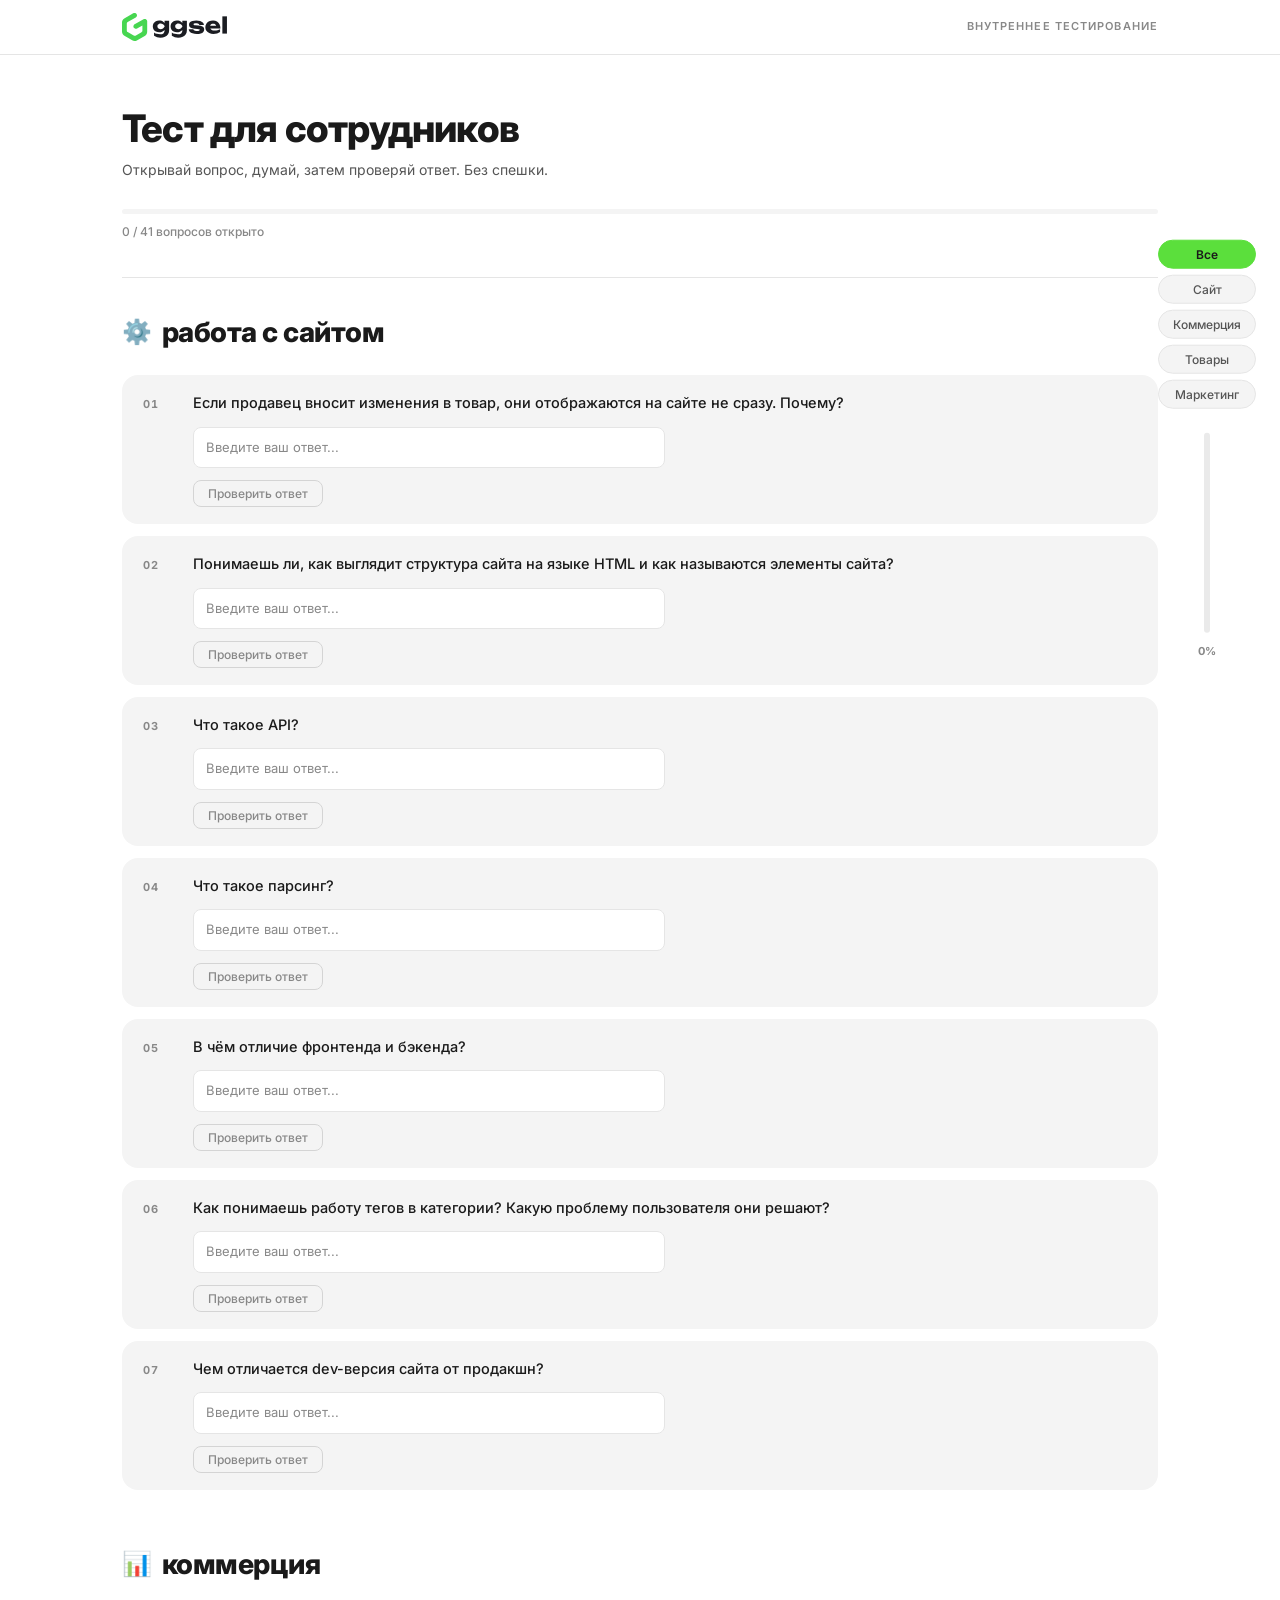
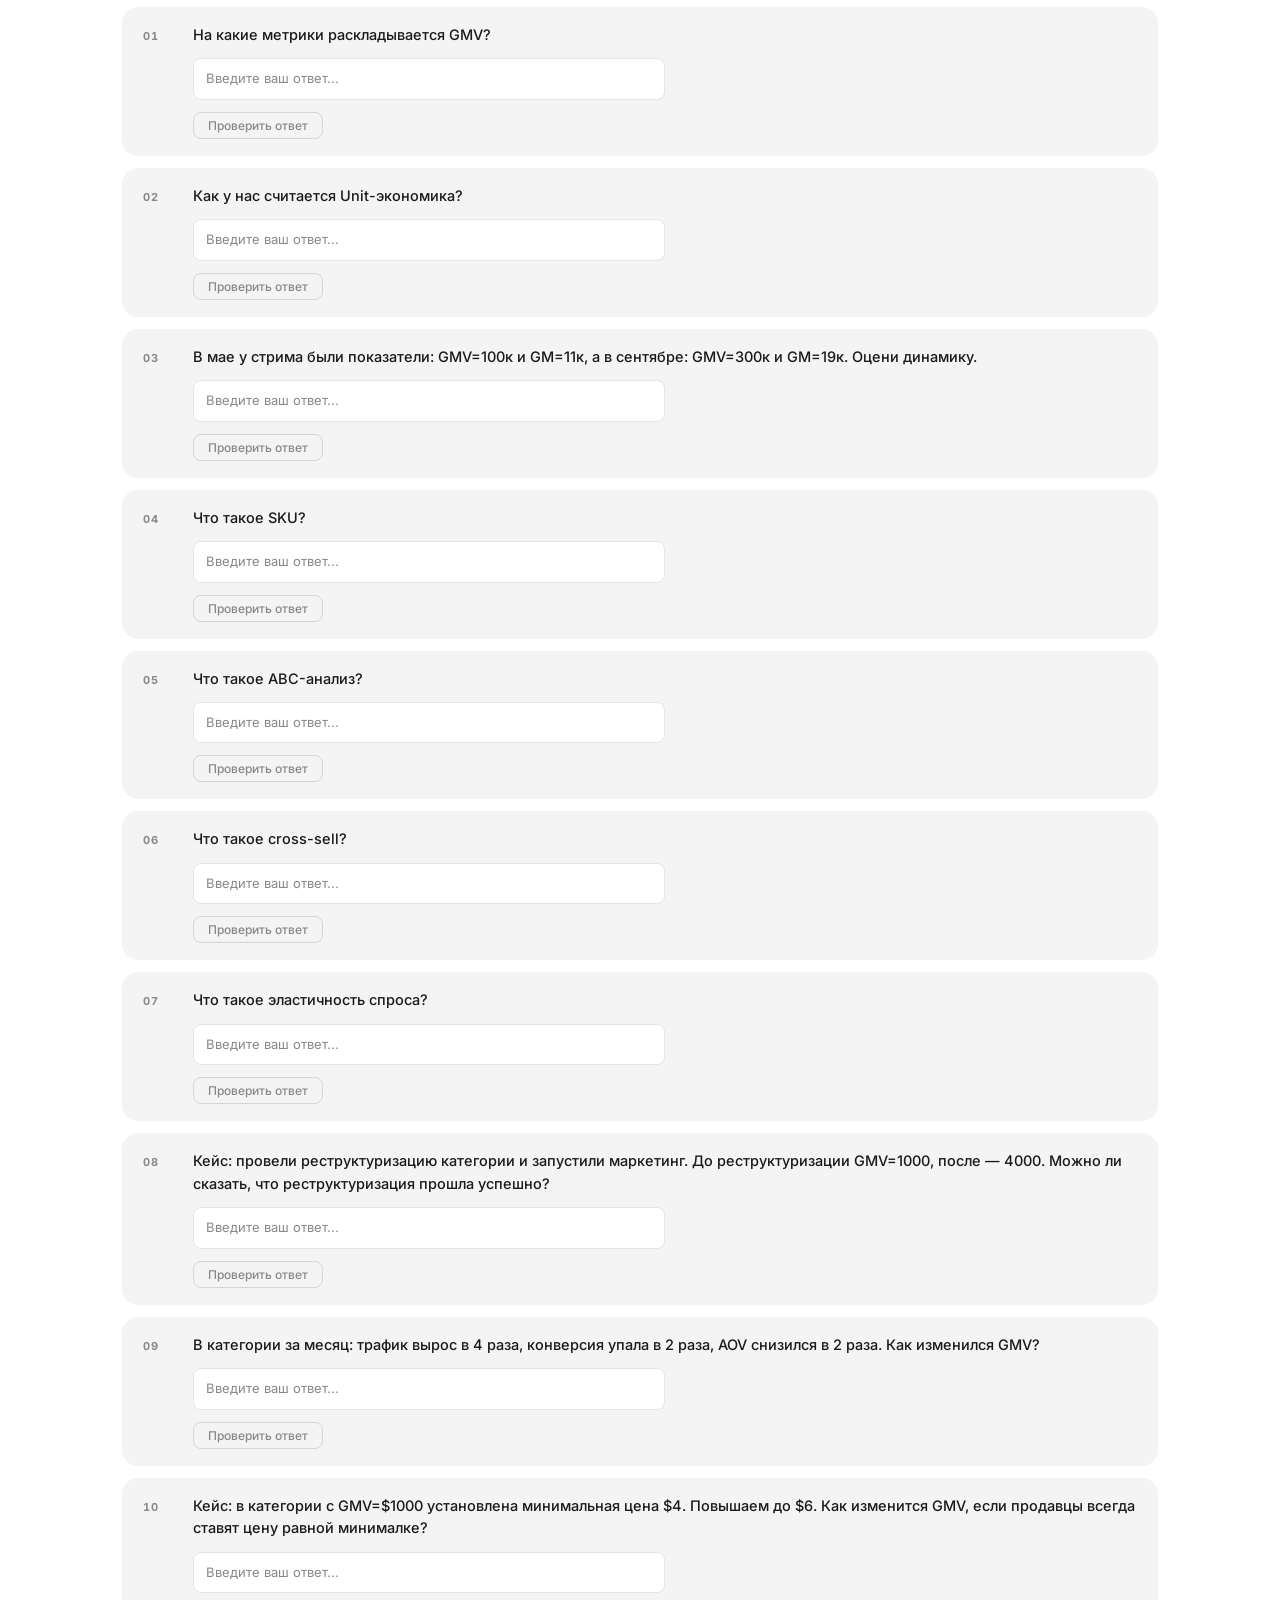
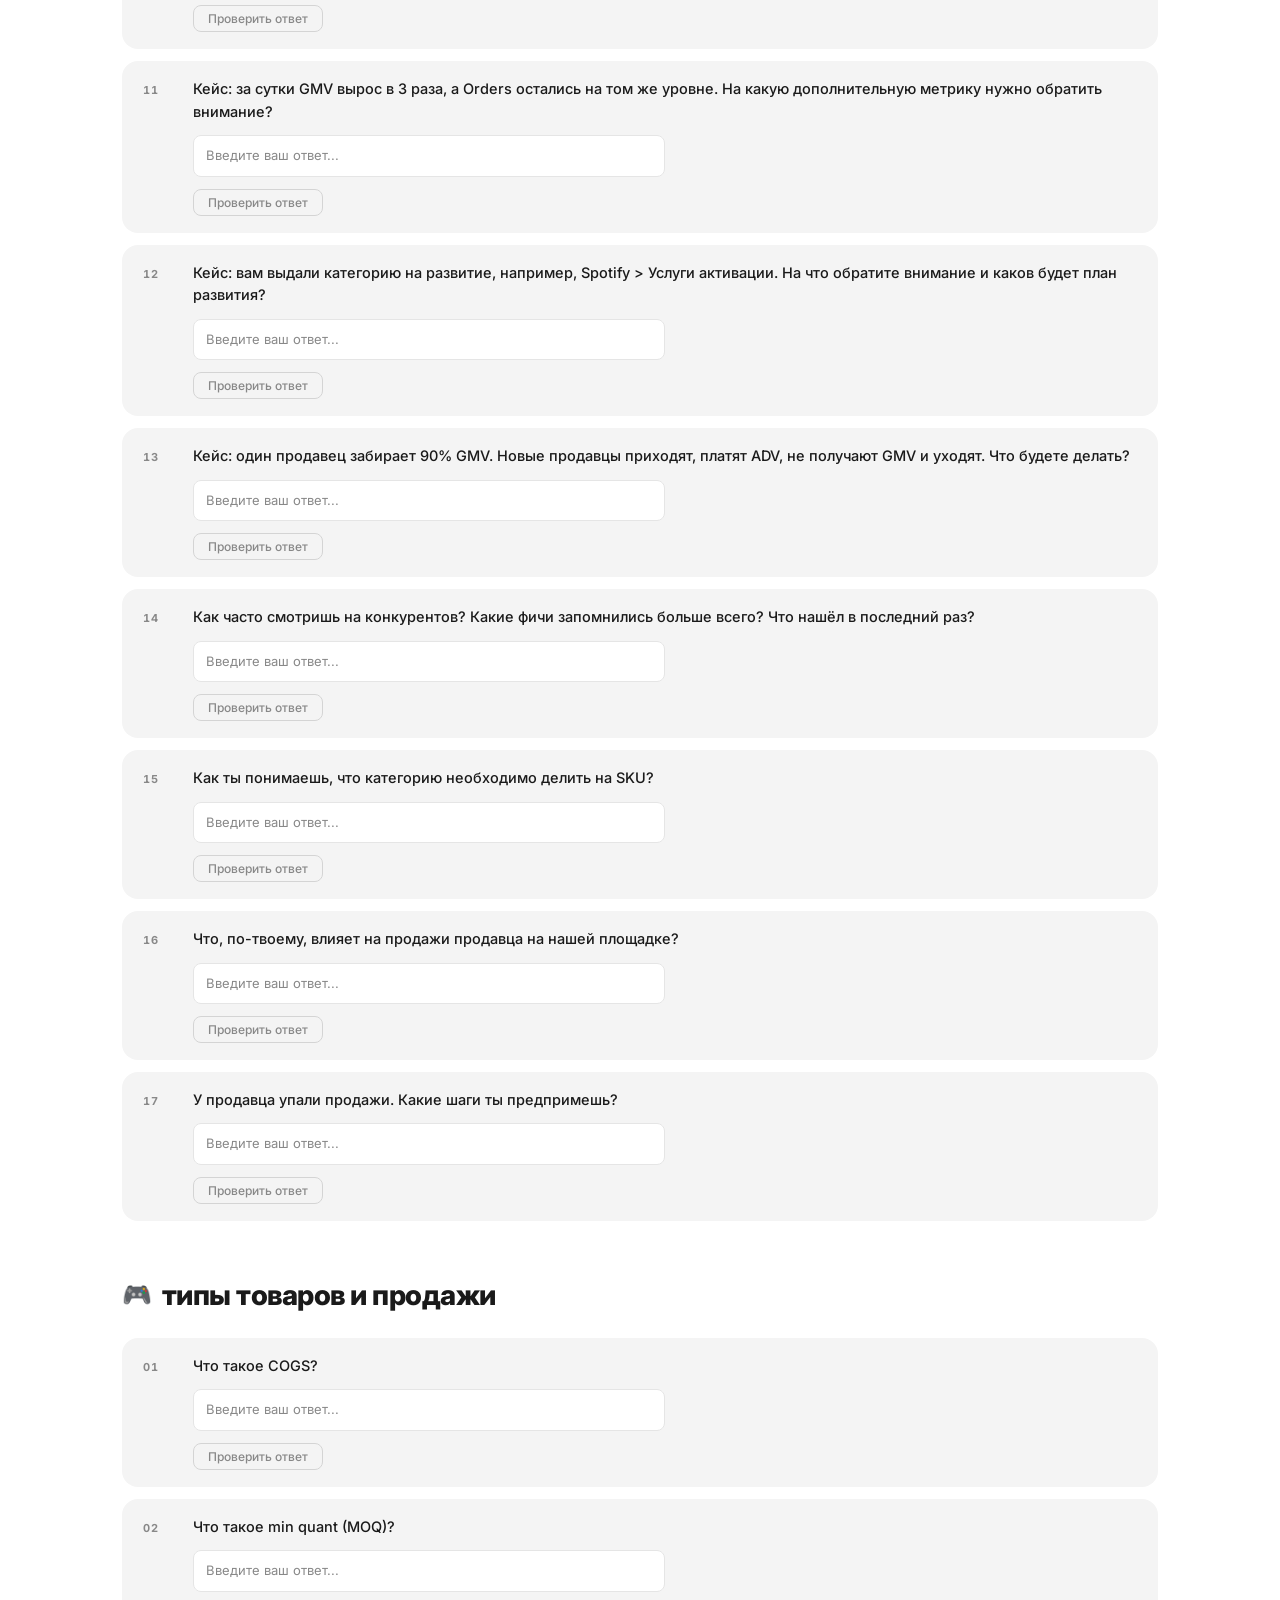
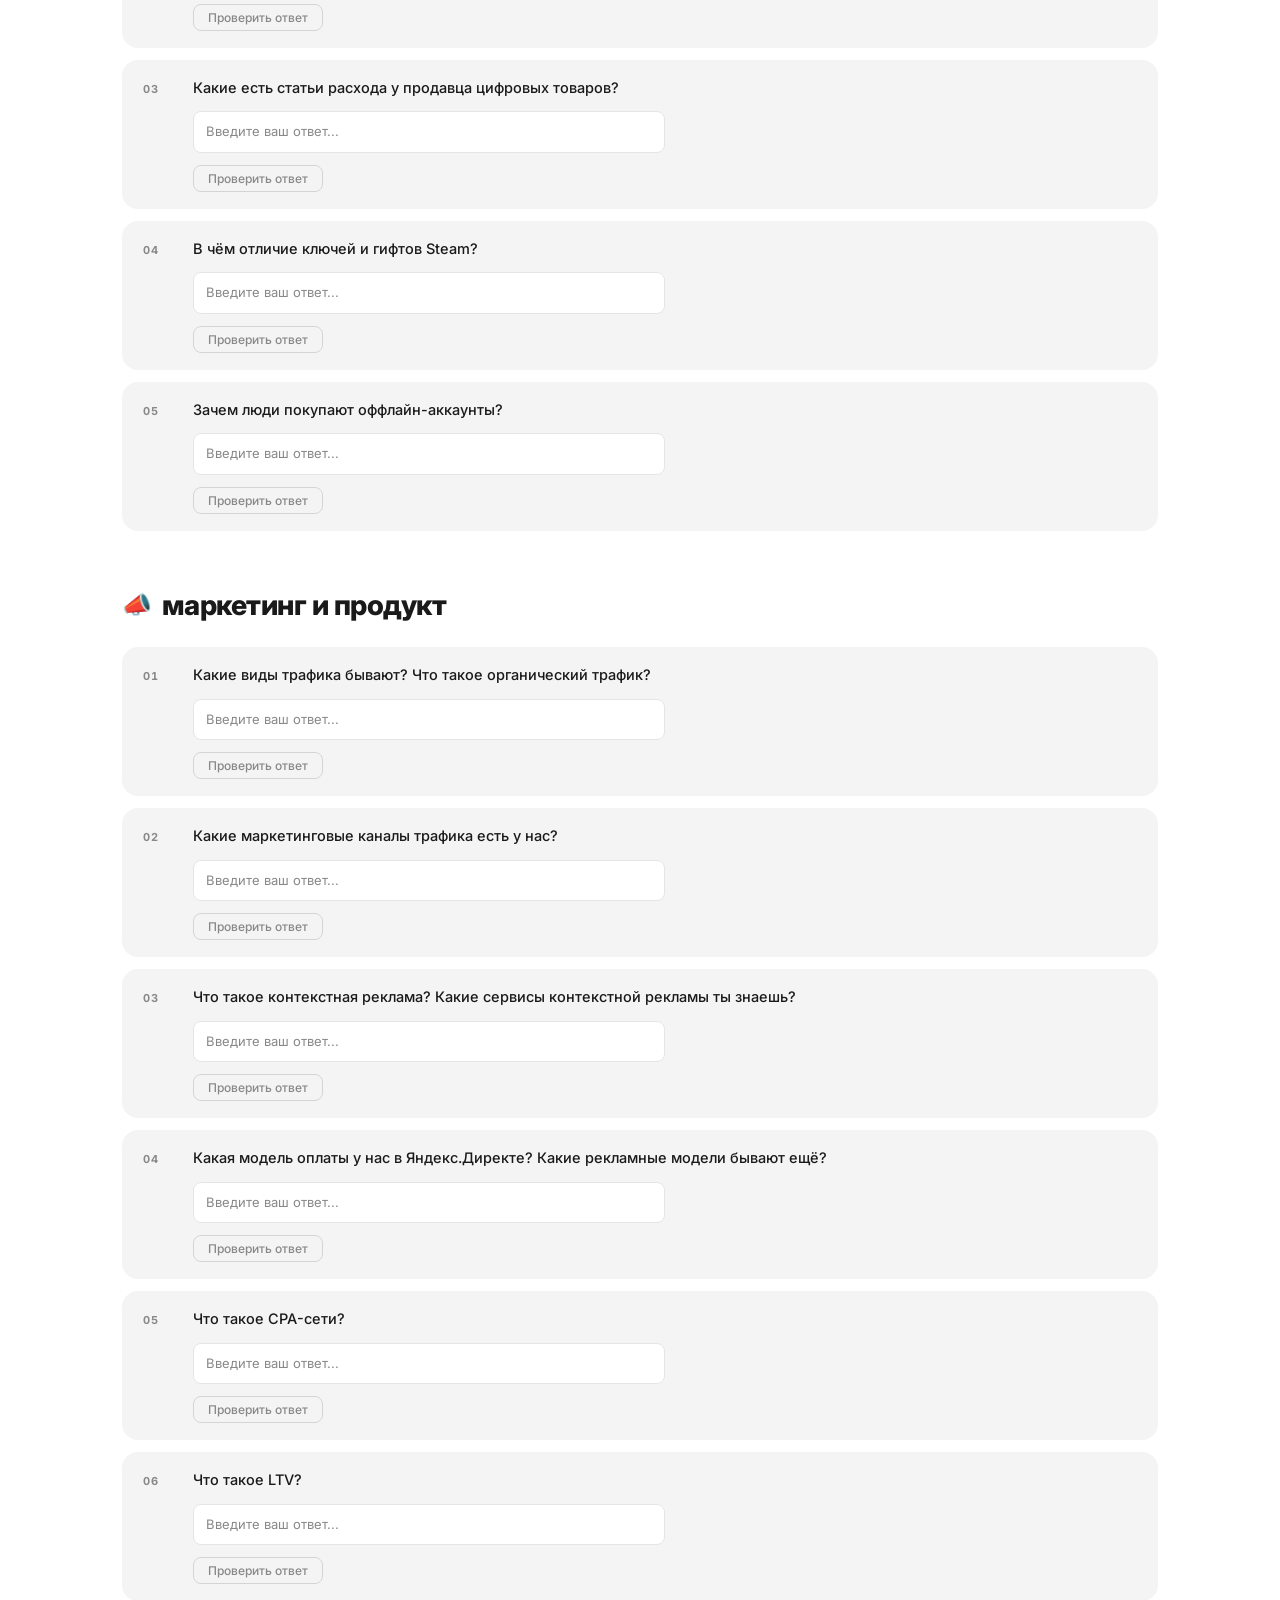
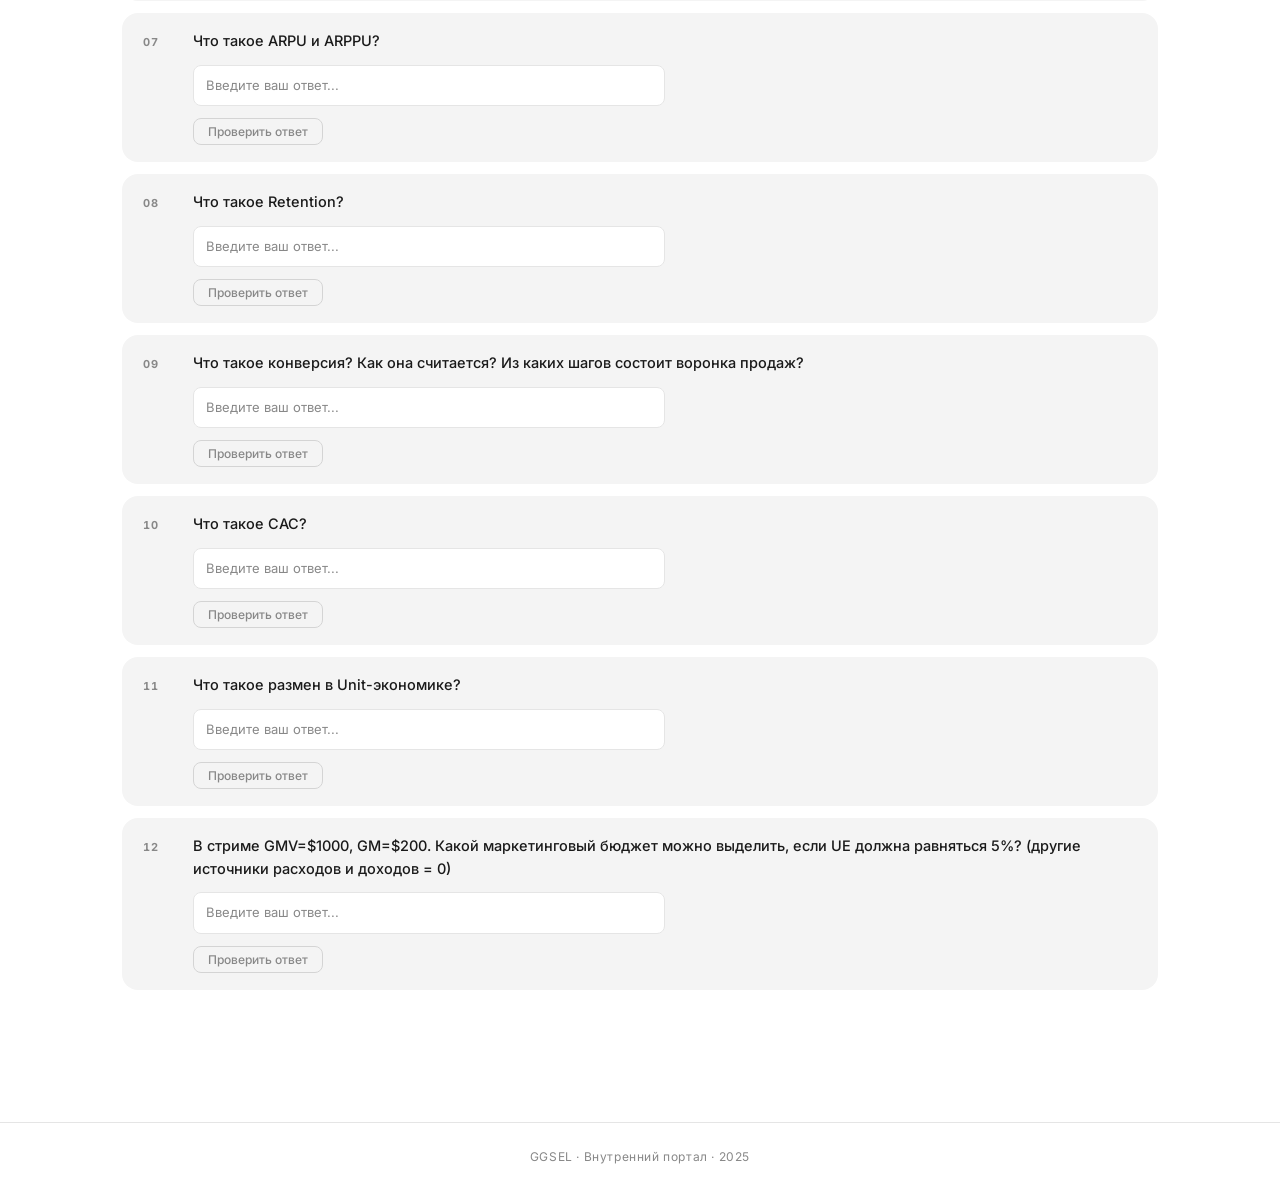
==== index.html @ d3e9d36c "Initial commit: GGSEL employee quiz site Co-Authored-By: Claude Opus 4.6 <noreply@anthropic.com>" ====
<!DOCTYPE html>
<html lang="ru">
<head>
  <meta charset="UTF-8" />
  <meta name="viewport" content="width=device-width, initial-scale=1.0" />
  <title>GGSEL — Тест для сотрудников</title>
  <link rel="stylesheet" href="style.css" />
</head>
<body>

  <header class="site-header">
    <div class="header-inner">
      <a class="logo" href="/"><img src="logo-ggsel.svg" alt="GGSEL" height="28" /></a>
      <div class="header-meta">Внутреннее тестирование</div>
    </div>
  </header>

  <main class="container">

    <section class="hero">
      <h1>Тест для сотрудников</h1>
      <p class="hero-sub">Открывай вопрос, думай, затем проверяй ответ. Без спешки.</p>
      <div class="progress-bar-wrap">
        <div class="progress-bar" id="progressBar"></div>
      </div>
      <div class="progress-label" id="progressLabel">0 / 0 вопросов открыто</div>
    </section>

    <!-- Навигация перенесена в боковую панель -->

    <!-- Раздел: Работа с сайтом -->
    <section class="question-section" data-section="web">
      <h2 class="section-title"><span class="section-icon">⚙️</span> Работа с сайтом</h2>
      <div class="questions-grid">

        <div class="card" data-section="web">
          <div class="card-number">01</div>
          <div class="card-body">
            <p class="question-text">Если продавец вносит изменения в товар, они отображаются на сайте не сразу. Почему?</p>
            <div class="answer-block hidden">
              <p class="answer-placeholder">✏️ Ответ ещё не добавлен</p>
            </div>
            <button class="toggle-btn">Проверить ответ</button>
          </div>
        </div>

        <div class="card" data-section="web">
          <div class="card-number">02</div>
          <div class="card-body">
            <p class="question-text">Понимаешь ли, как выглядит структура сайта на языке HTML и как называются элементы сайта?</p>
            <div class="answer-block hidden">
              <p class="answer-placeholder">✏️ Ответ ещё не добавлен</p>
            </div>
            <button class="toggle-btn">Проверить ответ</button>
          </div>
        </div>

        <div class="card" data-section="web">
          <div class="card-number">03</div>
          <div class="card-body">
            <p class="question-text">Что такое API?</p>
            <div class="answer-block hidden">
              <p class="answer-placeholder">✏️ Ответ ещё не добавлен</p>
            </div>
            <button class="toggle-btn">Проверить ответ</button>
          </div>
        </div>

        <div class="card" data-section="web">
          <div class="card-number">04</div>
          <div class="card-body">
            <p class="question-text">Что такое парсинг?</p>
            <div class="answer-block hidden">
              <p class="answer-placeholder">✏️ Ответ ещё не добавлен</p>
            </div>
            <button class="toggle-btn">Проверить ответ</button>
          </div>
        </div>

        <div class="card" data-section="web">
          <div class="card-number">05</div>
          <div class="card-body">
            <p class="question-text">В чём отличие фронтенда и бэкенда?</p>
            <div class="answer-block hidden">
              <p class="answer-placeholder">✏️ Ответ ещё не добавлен</p>
            </div>
            <button class="toggle-btn">Проверить ответ</button>
          </div>
        </div>

        <div class="card" data-section="web">
          <div class="card-number">06</div>
          <div class="card-body">
            <p class="question-text">Как понимаешь работу тегов в категории? Какую проблему пользователя они решают?</p>
            <div class="answer-block hidden">
              <p class="answer-placeholder">✏️ Ответ ещё не добавлен</p>
            </div>
            <button class="toggle-btn">Проверить ответ</button>
          </div>
        </div>

        <div class="card" data-section="web">
          <div class="card-number">07</div>
          <div class="card-body">
            <p class="question-text">Чем отличается dev-версия сайта от продакшн?</p>
            <div class="answer-block hidden">
              <p class="answer-placeholder">✏️ Ответ ещё не добавлен</p>
            </div>
            <button class="toggle-btn">Проверить ответ</button>
          </div>
        </div>

      </div>
    </section>

    <!-- Раздел: Коммерция -->
    <section class="question-section" data-section="commerce">
      <h2 class="section-title"><span class="section-icon">📊</span> Коммерция</h2>
      <div class="questions-grid">

        <div class="card" data-section="commerce">
          <div class="card-number">01</div>
          <div class="card-body">
            <p class="question-text">На какие метрики раскладывается GMV?</p>
            <div class="answer-block hidden"><p class="answer-placeholder">✏️ Ответ ещё не добавлен</p></div>
            <button class="toggle-btn">Проверить ответ</button>
          </div>
        </div>

        <div class="card" data-section="commerce">
          <div class="card-number">02</div>
          <div class="card-body">
            <p class="question-text">Как у нас считается Unit-экономика?</p>
            <div class="answer-block hidden"><p class="answer-placeholder">✏️ Ответ ещё не добавлен</p></div>
            <button class="toggle-btn">Проверить ответ</button>
          </div>
        </div>

        <div class="card" data-section="commerce">
          <div class="card-number">03</div>
          <div class="card-body">
            <p class="question-text">В мае у стрима были показатели: GMV=100к и GM=11к, а в сентябре: GMV=300к и GM=19к. Оцени динамику.</p>
            <div class="answer-block hidden"><p class="answer-placeholder">✏️ Ответ ещё не добавлен</p></div>
            <button class="toggle-btn">Проверить ответ</button>
          </div>
        </div>

        <div class="card" data-section="commerce">
          <div class="card-number">04</div>
          <div class="card-body">
            <p class="question-text">Что такое SKU?</p>
            <div class="answer-block hidden"><p class="answer-placeholder">✏️ Ответ ещё не добавлен</p></div>
            <button class="toggle-btn">Проверить ответ</button>
          </div>
        </div>

        <div class="card" data-section="commerce">
          <div class="card-number">05</div>
          <div class="card-body">
            <p class="question-text">Что такое ABC-анализ?</p>
            <div class="answer-block hidden"><p class="answer-placeholder">✏️ Ответ ещё не добавлен</p></div>
            <button class="toggle-btn">Проверить ответ</button>
          </div>
        </div>

        <div class="card" data-section="commerce">
          <div class="card-number">06</div>
          <div class="card-body">
            <p class="question-text">Что такое cross-sell?</p>
            <div class="answer-block hidden"><p class="answer-placeholder">✏️ Ответ ещё не добавлен</p></div>
            <button class="toggle-btn">Проверить ответ</button>
          </div>
        </div>

        <div class="card" data-section="commerce">
          <div class="card-number">07</div>
          <div class="card-body">
            <p class="question-text">Что такое эластичность спроса?</p>
            <div class="answer-block hidden"><p class="answer-placeholder">✏️ Ответ ещё не добавлен</p></div>
            <button class="toggle-btn">Проверить ответ</button>
          </div>
        </div>

        <div class="card" data-section="commerce">
          <div class="card-number">08</div>
          <div class="card-body">
            <p class="question-text">Кейс: провели реструктуризацию категории и запустили маркетинг. До реструктуризации GMV=1000, после — 4000. Можно ли сказать, что реструктуризация прошла успешно?</p>
            <div class="answer-block hidden"><p class="answer-placeholder">✏️ Ответ ещё не добавлен</p></div>
            <button class="toggle-btn">Проверить ответ</button>
          </div>
        </div>

        <div class="card" data-section="commerce">
          <div class="card-number">09</div>
          <div class="card-body">
            <p class="question-text">В категории за месяц: трафик вырос в 4 раза, конверсия упала в 2 раза, AOV снизился в 2 раза. Как изменился GMV?</p>
            <div class="answer-block hidden"><p class="answer-placeholder">✏️ Ответ ещё не добавлен</p></div>
            <button class="toggle-btn">Проверить ответ</button>
          </div>
        </div>

        <div class="card" data-section="commerce">
          <div class="card-number">10</div>
          <div class="card-body">
            <p class="question-text">Кейс: в категории с GMV=$1000 установлена минимальная цена $4. Повышаем до $6. Как изменится GMV, если продавцы всегда ставят цену равной минималке?</p>
            <div class="answer-block hidden"><p class="answer-placeholder">✏️ Ответ ещё не добавлен</p></div>
            <button class="toggle-btn">Проверить ответ</button>
          </div>
        </div>

        <div class="card" data-section="commerce">
          <div class="card-number">11</div>
          <div class="card-body">
            <p class="question-text">Кейс: за сутки GMV вырос в 3 раза, а Orders остались на том же уровне. На какую дополнительную метрику нужно обратить внимание?</p>
            <div class="answer-block hidden"><p class="answer-placeholder">✏️ Ответ ещё не добавлен</p></div>
            <button class="toggle-btn">Проверить ответ</button>
          </div>
        </div>

        <div class="card" data-section="commerce">
          <div class="card-number">12</div>
          <div class="card-body">
            <p class="question-text">Кейс: вам выдали категорию на развитие, например, Spotify > Услуги активации. На что обратите внимание и каков будет план развития?</p>
            <div class="answer-block hidden"><p class="answer-placeholder">✏️ Ответ ещё не добавлен</p></div>
            <button class="toggle-btn">Проверить ответ</button>
          </div>
        </div>

        <div class="card" data-section="commerce">
          <div class="card-number">13</div>
          <div class="card-body">
            <p class="question-text">Кейс: один продавец забирает 90% GMV. Новые продавцы приходят, платят ADV, не получают GMV и уходят. Что будете делать?</p>
            <div class="answer-block hidden"><p class="answer-placeholder">✏️ Ответ ещё не добавлен</p></div>
            <button class="toggle-btn">Проверить ответ</button>
          </div>
        </div>

        <div class="card" data-section="commerce">
          <div class="card-number">14</div>
          <div class="card-body">
            <p class="question-text">Как часто смотришь на конкурентов? Какие фичи запомнились больше всего? Что нашёл в последний раз?</p>
            <div class="answer-block hidden"><p class="answer-placeholder">✏️ Ответ ещё не добавлен</p></div>
            <button class="toggle-btn">Проверить ответ</button>
          </div>
        </div>

        <div class="card" data-section="commerce">
          <div class="card-number">15</div>
          <div class="card-body">
            <p class="question-text">Как ты понимаешь, что категорию необходимо делить на SKU?</p>
            <div class="answer-block hidden"><p class="answer-placeholder">✏️ Ответ ещё не добавлен</p></div>
            <button class="toggle-btn">Проверить ответ</button>
          </div>
        </div>

        <div class="card" data-section="commerce">
          <div class="card-number">16</div>
          <div class="card-body">
            <p class="question-text">Что, по-твоему, влияет на продажи продавца на нашей площадке?</p>
            <div class="answer-block hidden"><p class="answer-placeholder">✏️ Ответ ещё не добавлен</p></div>
            <button class="toggle-btn">Проверить ответ</button>
          </div>
        </div>

        <div class="card" data-section="commerce">
          <div class="card-number">17</div>
          <div class="card-body">
            <p class="question-text">У продавца упали продажи. Какие шаги ты предпримешь?</p>
            <div class="answer-block hidden"><p class="answer-placeholder">✏️ Ответ ещё не добавлен</p></div>
            <button class="toggle-btn">Проверить ответ</button>
          </div>
        </div>

      </div>
    </section>

    <!-- Раздел: Типы товаров -->
    <section class="question-section" data-section="goods">
      <h2 class="section-title"><span class="section-icon">🎮</span> Типы товаров и продажи</h2>
      <div class="questions-grid">

        <div class="card" data-section="goods">
          <div class="card-number">01</div>
          <div class="card-body">
            <p class="question-text">Что такое COGS?</p>
            <div class="answer-block hidden"><p class="answer-placeholder">✏️ Ответ ещё не добавлен</p></div>
            <button class="toggle-btn">Проверить ответ</button>
          </div>
        </div>

        <div class="card" data-section="goods">
          <div class="card-number">02</div>
          <div class="card-body">
            <p class="question-text">Что такое min quant (MOQ)?</p>
            <div class="answer-block hidden"><p class="answer-placeholder">✏️ Ответ ещё не добавлен</p></div>
            <button class="toggle-btn">Проверить ответ</button>
          </div>
        </div>

        <div class="card" data-section="goods">
          <div class="card-number">03</div>
          <div class="card-body">
            <p class="question-text">Какие есть статьи расхода у продавца цифровых товаров?</p>
            <div class="answer-block hidden"><p class="answer-placeholder">✏️ Ответ ещё не добавлен</p></div>
            <button class="toggle-btn">Проверить ответ</button>
          </div>
        </div>

        <div class="card" data-section="goods">
          <div class="card-number">04</div>
          <div class="card-body">
            <p class="question-text">В чём отличие ключей и гифтов Steam?</p>
            <div class="answer-block hidden"><p class="answer-placeholder">✏️ Ответ ещё не добавлен</p></div>
            <button class="toggle-btn">Проверить ответ</button>
          </div>
        </div>

        <div class="card" data-section="goods">
          <div class="card-number">05</div>
          <div class="card-body">
            <p class="question-text">Зачем люди покупают оффлайн-аккаунты?</p>
            <div class="answer-block hidden"><p class="answer-placeholder">✏️ Ответ ещё не добавлен</p></div>
            <button class="toggle-btn">Проверить ответ</button>
          </div>
        </div>

      </div>
    </section>

    <!-- Раздел: Маркетинг -->
    <section class="question-section" data-section="marketing">
      <h2 class="section-title"><span class="section-icon">📣</span> Маркетинг и продукт</h2>
      <div class="questions-grid">

        <div class="card" data-section="marketing">
          <div class="card-number">01</div>
          <div class="card-body">
            <p class="question-text">Какие виды трафика бывают? Что такое органический трафик?</p>
            <div class="answer-block hidden"><p class="answer-placeholder">✏️ Ответ ещё не добавлен</p></div>
            <button class="toggle-btn">Проверить ответ</button>
          </div>
        </div>

        <div class="card" data-section="marketing">
          <div class="card-number">02</div>
          <div class="card-body">
            <p class="question-text">Какие маркетинговые каналы трафика есть у нас?</p>
            <div class="answer-block hidden"><p class="answer-placeholder">✏️ Ответ ещё не добавлен</p></div>
            <button class="toggle-btn">Проверить ответ</button>
          </div>
        </div>

        <div class="card" data-section="marketing">
          <div class="card-number">03</div>
          <div class="card-body">
            <p class="question-text">Что такое контекстная реклама? Какие сервисы контекстной рекламы ты знаешь?</p>
            <div class="answer-block hidden"><p class="answer-placeholder">✏️ Ответ ещё не добавлен</p></div>
            <button class="toggle-btn">Проверить ответ</button>
          </div>
        </div>

        <div class="card" data-section="marketing">
          <div class="card-number">04</div>
          <div class="card-body">
            <p class="question-text">Какая модель оплаты у нас в Яндекс.Директе? Какие рекламные модели бывают ещё?</p>
            <div class="answer-block hidden"><p class="answer-placeholder">✏️ Ответ ещё не добавлен</p></div>
            <button class="toggle-btn">Проверить ответ</button>
          </div>
        </div>

        <div class="card" data-section="marketing">
          <div class="card-number">05</div>
          <div class="card-body">
            <p class="question-text">Что такое CPA-сети?</p>
            <div class="answer-block hidden"><p class="answer-placeholder">✏️ Ответ ещё не добавлен</p></div>
            <button class="toggle-btn">Проверить ответ</button>
          </div>
        </div>

        <div class="card" data-section="marketing">
          <div class="card-number">06</div>
          <div class="card-body">
            <p class="question-text">Что такое LTV?</p>
            <div class="answer-block hidden"><p class="answer-placeholder">✏️ Ответ ещё не добавлен</p></div>
            <button class="toggle-btn">Проверить ответ</button>
          </div>
        </div>

        <div class="card" data-section="marketing">
          <div class="card-number">07</div>
          <div class="card-body">
            <p class="question-text">Что такое ARPU и ARPPU?</p>
            <div class="answer-block hidden"><p class="answer-placeholder">✏️ Ответ ещё не добавлен</p></div>
            <button class="toggle-btn">Проверить ответ</button>
          </div>
        </div>

        <div class="card" data-section="marketing">
          <div class="card-number">08</div>
          <div class="card-body">
            <p class="question-text">Что такое Retention?</p>
            <div class="answer-block hidden"><p class="answer-placeholder">✏️ Ответ ещё не добавлен</p></div>
            <button class="toggle-btn">Проверить ответ</button>
          </div>
        </div>

        <div class="card" data-section="marketing">
          <div class="card-number">09</div>
          <div class="card-body">
            <p class="question-text">Что такое конверсия? Как она считается? Из каких шагов состоит воронка продаж?</p>
            <div class="answer-block hidden"><p class="answer-placeholder">✏️ Ответ ещё не добавлен</p></div>
            <button class="toggle-btn">Проверить ответ</button>
          </div>
        </div>

        <div class="card" data-section="marketing">
          <div class="card-number">10</div>
          <div class="card-body">
            <p class="question-text">Что такое CAC?</p>
            <div class="answer-block hidden"><p class="answer-placeholder">✏️ Ответ ещё не добавлен</p></div>
            <button class="toggle-btn">Проверить ответ</button>
          </div>
        </div>

        <div class="card" data-section="marketing">
          <div class="card-number">11</div>
          <div class="card-body">
            <p class="question-text">Что такое размен в Unit-экономике?</p>
            <div class="answer-block hidden"><p class="answer-placeholder">✏️ Ответ ещё не добавлен</p></div>
            <button class="toggle-btn">Проверить ответ</button>
          </div>
        </div>

        <div class="card" data-section="marketing">
          <div class="card-number">12</div>
          <div class="card-body">
            <p class="question-text">В стриме GMV=$1000, GM=$200. Какой маркетинговый бюджет можно выделить, если UE должна равняться 5%? (другие источники расходов и доходов = 0)</p>
            <div class="answer-block hidden"><p class="answer-placeholder">✏️ Ответ ещё не добавлен</p></div>
            <button class="toggle-btn">Проверить ответ</button>
          </div>
        </div>

      </div>
    </section>

  </main>

  <footer class="site-footer">
    <p>GGSEL · Внутренний портал · 2025</p>
  </footer>

  <aside class="side-panel">
    <nav class="side-nav" id="filterNav">
      <button class="filter-btn active" data-filter="all">Все</button>
      <button class="filter-btn" data-filter="web">Сайт</button>
      <button class="filter-btn" data-filter="commerce">Коммерция</button>
      <button class="filter-btn" data-filter="goods">Товары</button>
      <button class="filter-btn" data-filter="marketing">Маркетинг</button>
    </nav>
    <div class="side-progress">
      <div class="side-progress-track">
        <div class="side-progress-fill" id="sideProgressBar"></div>
      </div>
      <div class="side-progress-label" id="sideProgressLabel">0%</div>
    </div>
  </aside>

  <script src="script.js"></script>
</body>
</html>
---- style.css ----
/* ===========================
   CSS-переменные — айдентика GGSEL (светлая тема)
   =========================== */
@import url('https://fonts.googleapis.com/css2?family=Inter:wght@400;500;600;700;800&display=swap');

:root {
  --bg:          #ffffff;
  --surface:     #f4f4f4;
  --surface-2:   #eaeaea;
  --border:      #e5e5e5;
  --border-2:    #d4d4d4;
  --accent:      #5bdf3c;
  --accent-hover:#4bcf2e;
  --accent-dim:  rgba(91, 223, 60, 0.08);
  --accent-glow: rgba(91, 223, 60, 0.18);
  --text:        #1a1a1a;
  --text-muted:  #888888;
  --text-dim:    #555555;
  --radius:      16px;
  --radius-sm:   8px;
  --transition:  0.18s ease;
}

*, *::before, *::after { box-sizing: border-box; margin: 0; padding: 0; }
html { scroll-behavior: smooth; }

body {
  background-color: var(--bg);
  color: var(--text);
  font-family: 'Inter', sans-serif;
  font-size: 15px;
  line-height: 1.6;
  min-height: 100vh;
}

.site-header {
  position: sticky;
  top: 0;
  z-index: 100;
  background: rgba(255, 255, 255, 0.92);
  backdrop-filter: blur(14px);
  border-bottom: 1px solid var(--border);
  padding: 13px 0;
}

.header-inner {
  max-width: 1100px;
  margin: 0 auto;
  padding: 0 32px;
  display: flex;
  align-items: center;
  justify-content: space-between;
}

.logo {
  display: flex;
  align-items: center;
}
.logo img {
  display: block;
  height: 28px;
  width: auto;
}

.header-meta {
  font-size: 11px;
  font-weight: 600;
  letter-spacing: 0.1em;
  text-transform: uppercase;
  color: var(--text-muted);
}

.container {
  max-width: 1100px;
  margin: 0 auto;
  padding: 0 32px 80px;
}

.hero {
  padding: 52px 0 36px;
  border-bottom: 1px solid var(--border);
  margin-bottom: 32px;
}

.hero h1 {
  font-weight: 800;
  font-size: clamp(26px, 4.5vw, 38px);
  letter-spacing: -0.8px;
  line-height: 1.15;
  color: var(--text);
  margin-bottom: 8px;
}

.hero-sub {
  color: var(--text-dim);
  font-size: 14px;
  margin-bottom: 28px;
}

.progress-bar-wrap {
  background: var(--surface);
  border-radius: 99px;
  height: 5px;
  overflow: hidden;
  margin-bottom: 8px;
}

.progress-bar {
  height: 100%;
  background: var(--accent);
  border-radius: 99px;
  width: 0%;
  transition: width 0.4s cubic-bezier(.4,0,.2,1);
}

.progress-label {
  font-size: 12px;
  color: var(--text-muted);
  font-weight: 500;
}

/* --- Боковая панель (навигация + прогресс) --- */
.side-panel {
  position: fixed;
  right: 24px;
  top: 50%;
  transform: translateY(-50%);
  display: flex;
  flex-direction: column;
  align-items: center;
  gap: 24px;
  z-index: 90;
}

.side-nav {
  display: flex;
  flex-direction: column;
  gap: 6px;
}

.filter-btn {
  background: var(--surface);
  border: 1px solid var(--border);
  color: var(--text-dim);
  font-family: 'Inter', sans-serif;
  font-weight: 500;
  font-size: 12px;
  padding: 6px 14px;
  border-radius: 99px;
  cursor: pointer;
  transition: all var(--transition);
  white-space: nowrap;
  text-align: center;
}

.filter-btn:hover {
  border-color: var(--border-2);
  color: var(--text);
  background: var(--surface-2);
}

.filter-btn.active {
  background: var(--accent);
  border-color: var(--accent);
  color: #1a1a1a;
  font-weight: 600;
}

.question-section { margin-bottom: 52px; }
.question-section.hidden { display: none; }

.section-title {
  font-size: 28px;
  font-weight: 800;
  letter-spacing: -0.5px;
  text-transform: lowercase;
  color: var(--text);
  margin-bottom: 20px;
  display: flex;
  align-items: center;
  gap: 10px;
}

.section-icon { font-size: 24px; }

.questions-grid {
  display: grid;
  grid-template-columns: 1fr;
  gap: 12px;
}

.card {
  background: var(--surface);
  border: 1px solid transparent;
  border-radius: var(--radius);
  display: flex;
  flex-direction: row;
  overflow: hidden;
  transition: border-color var(--transition), background var(--transition), box-shadow var(--transition);
  animation: fadeIn 0.25s ease both;
}

.card:hover {
  border-color: var(--border-2);
  background: var(--surface-2);
}

.card.is-open {
  border-color: var(--accent);
  background: var(--surface-2);
  box-shadow: 0 0 0 1px var(--accent);
}

.card-number {
  font-size: 11px;
  font-weight: 700;
  color: var(--text-muted);
  letter-spacing: 0.06em;
  padding: 20px 14px 20px 20px;
  min-width: 50px;
  display: flex;
  align-items: flex-start;
  transition: color var(--transition);
  font-variant-numeric: tabular-nums;
}

.card.is-open .card-number { color: var(--accent-hover); }

.card-body {
  padding: 16px 20px;
  flex: 1;
  display: flex;
  flex-direction: column;
  gap: 12px;
}

.question-text {
  color: var(--text);
  font-size: 14.5px;
  font-weight: 500;
  line-height: 1.55;
}

.answer-block {
  background: var(--accent-dim);
  border-left: 2px solid var(--accent);
  border-radius: 0 var(--radius-sm) var(--radius-sm) 0;
  padding: 12px 14px;
  font-size: 14px;
  color: var(--text-dim);
  animation: slideDown 0.18s ease;
}

.answer-block.hidden { display: none; }

.answer-placeholder {
  color: var(--text-muted);
  font-style: italic;
  font-size: 13px;
}

.user-answer {
  width: 50%;
  background: var(--bg);
  border: 1px solid var(--border);
  border-radius: var(--radius-sm);
  padding: 10px 12px;
  font-family: 'Inter', sans-serif;
  font-size: 13px;
  line-height: 1.5;
  color: var(--text);
  transition: border-color var(--transition);
}

.user-answer::placeholder {
  color: var(--text-muted);
}

.user-answer:focus {
  outline: none;
  border-color: var(--accent);
}

.toggle-btn {
  align-self: flex-start;
  background: transparent;
  border: 1px solid var(--border-2);
  color: var(--text-muted);
  font-family: 'Inter', sans-serif;
  font-weight: 500;
  font-size: 12px;
  padding: 5px 14px;
  border-radius: var(--radius-sm);
  cursor: pointer;
  transition: all var(--transition);
  margin-top: auto;
}

.toggle-btn:hover {
  border-color: var(--accent);
  color: var(--accent-hover);
  background: var(--accent-dim);
}

.card.is-open .toggle-btn {
  background: var(--accent-dim);
  border-color: var(--accent);
  color: var(--accent-hover);
}

.site-footer {
  text-align: center;
  padding: 24px;
  border-top: 1px solid var(--border);
  color: var(--text-muted);
  font-size: 12px;
  letter-spacing: 0.05em;
}

.side-progress {
  display: flex;
  flex-direction: column;
  align-items: center;
  gap: 10px;
}

.side-progress-track {
  width: 6px;
  height: 200px;
  background: var(--surface-2);
  border-radius: 99px;
  overflow: hidden;
  display: flex;
  flex-direction: column;
  justify-content: flex-end;
}

.side-progress-fill {
  width: 100%;
  height: 0%;
  background: var(--accent);
  border-radius: 99px;
  transition: height 0.4s cubic-bezier(.4,0,.2,1);
}

.side-progress-label {
  font-size: 11px;
  font-weight: 700;
  color: var(--text-muted);
  white-space: nowrap;
}

@keyframes fadeIn {
  from { opacity: 0; transform: translateY(5px); }
  to   { opacity: 1; transform: translateY(0); }
}

@keyframes slideDown {
  from { opacity: 0; transform: translateY(-3px); }
  to   { opacity: 1; transform: translateY(0); }
}

@media (max-width: 600px) {
  .side-panel { display: none; }
  .card-number { padding: 16px 16px 0 16px; }
  .card-body   { padding: 6px 16px 16px; }
  .hero h1     { font-size: 24px; }
  .section-title { font-size: 22px; }
}
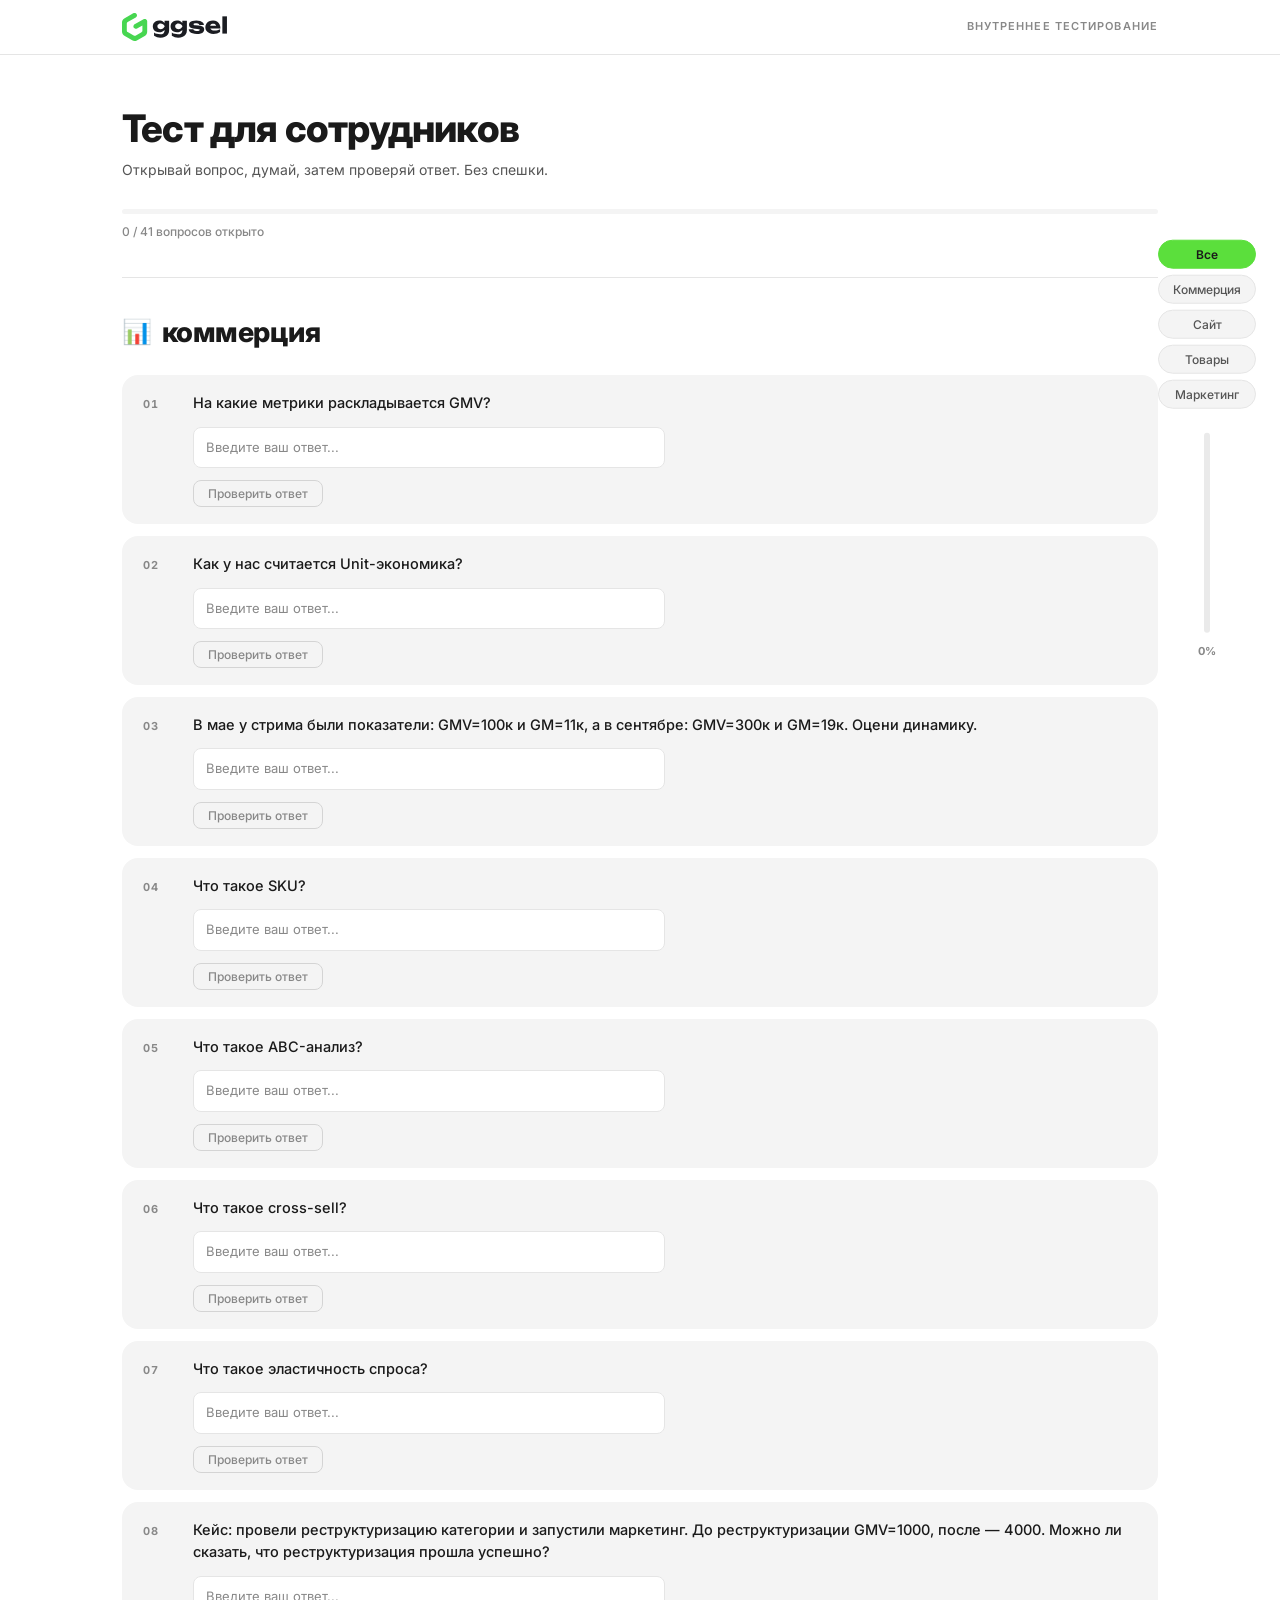
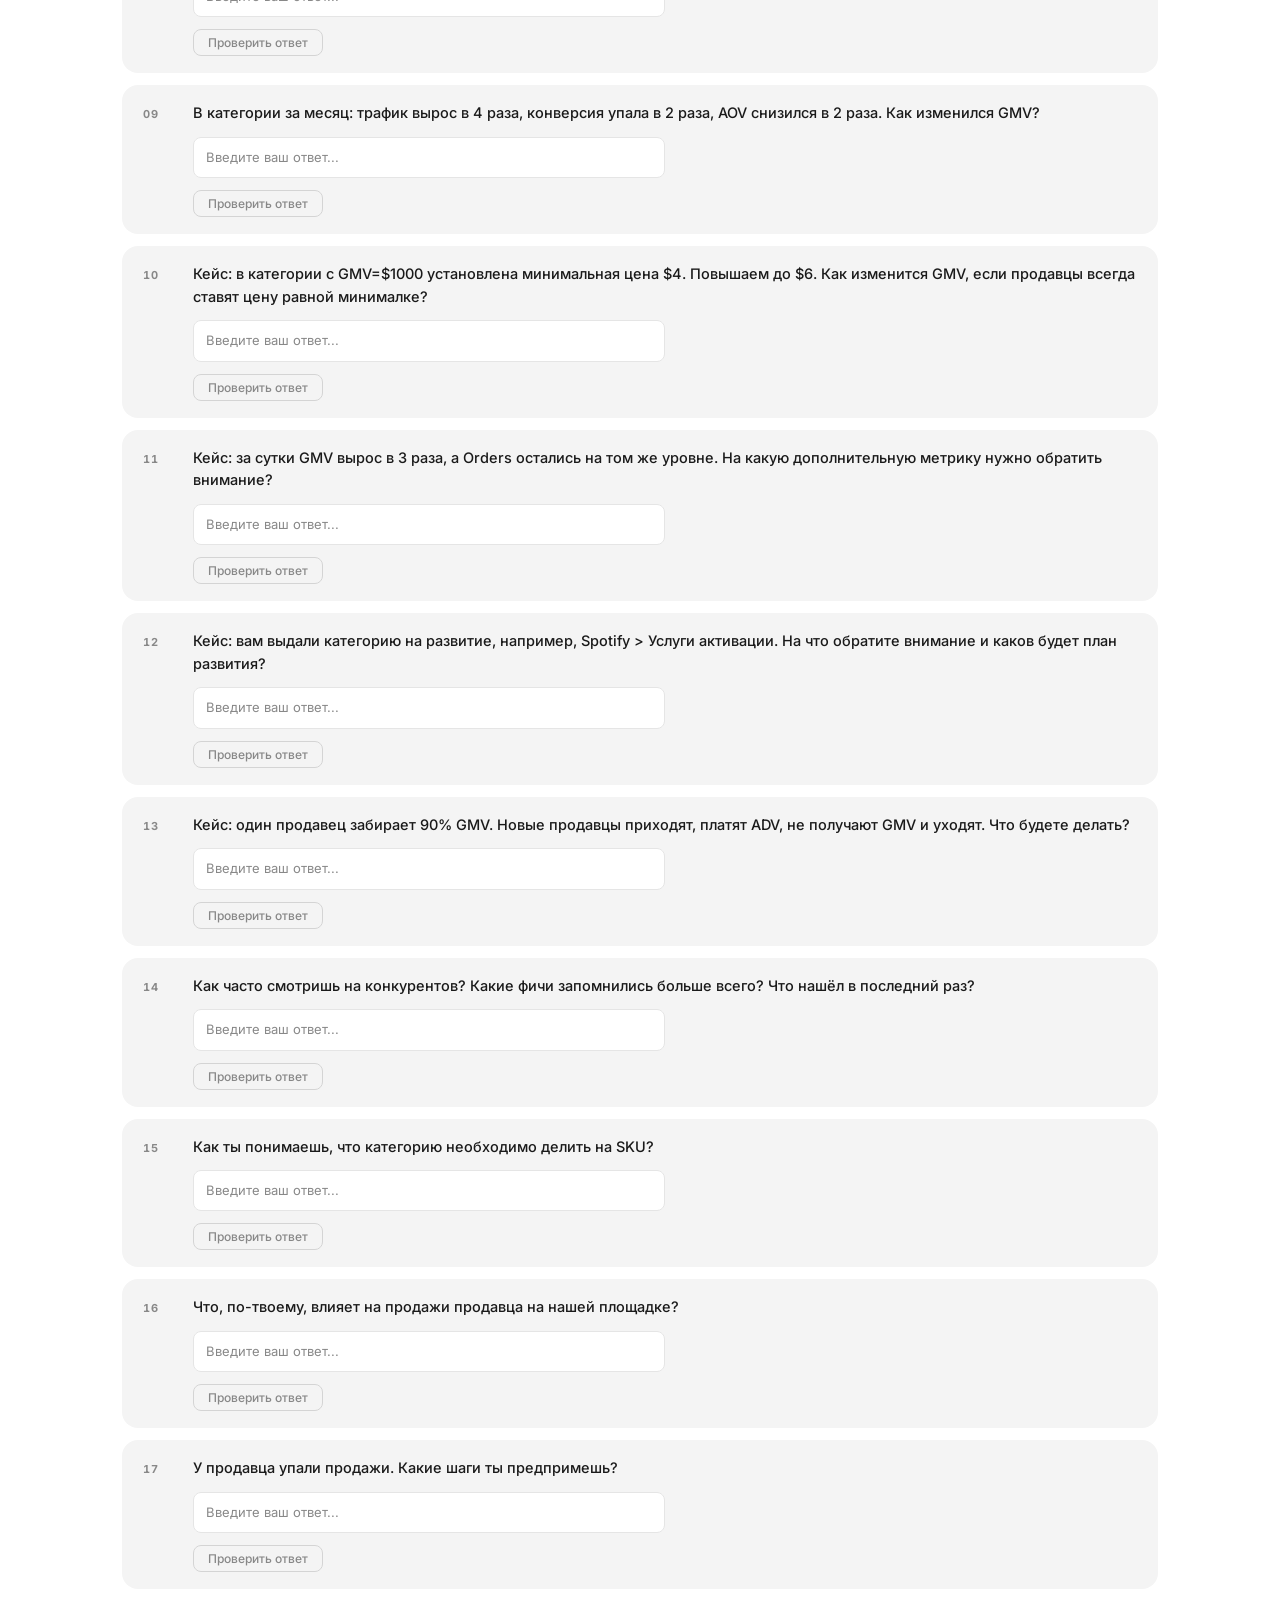
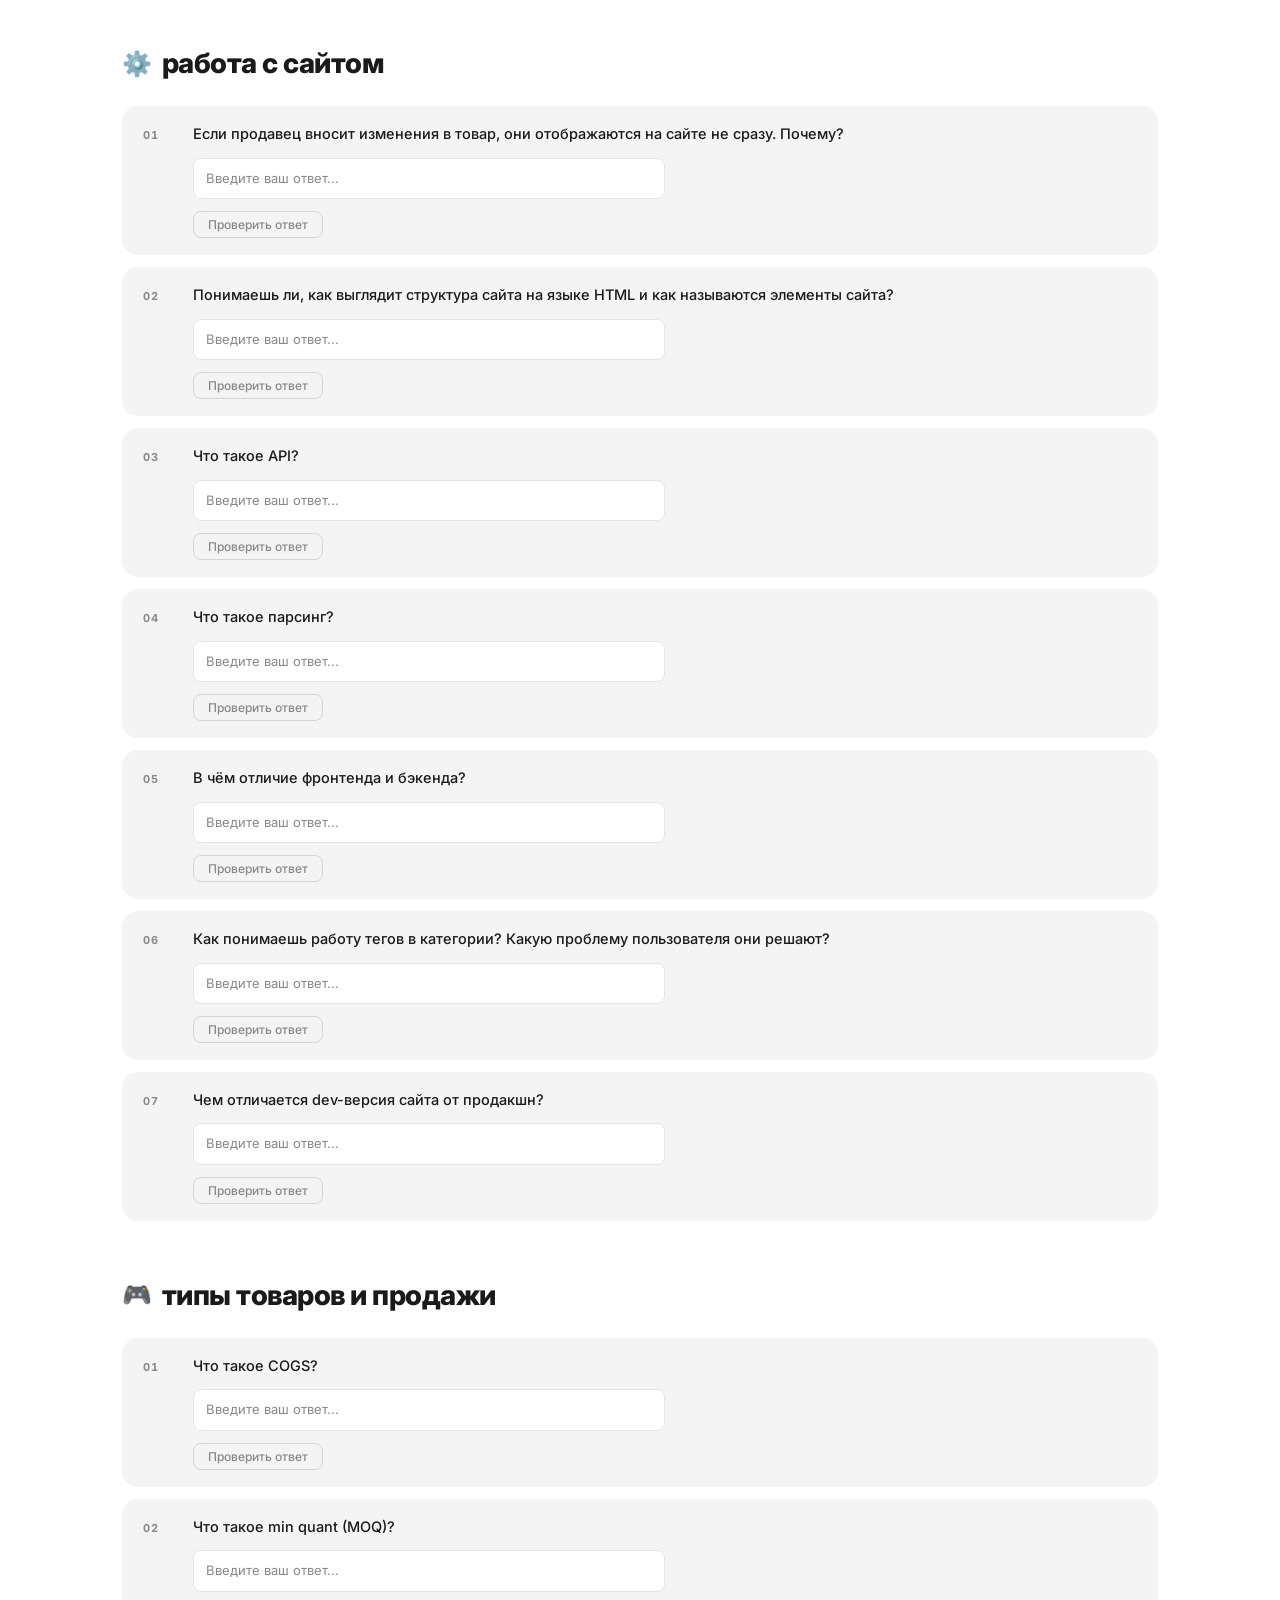
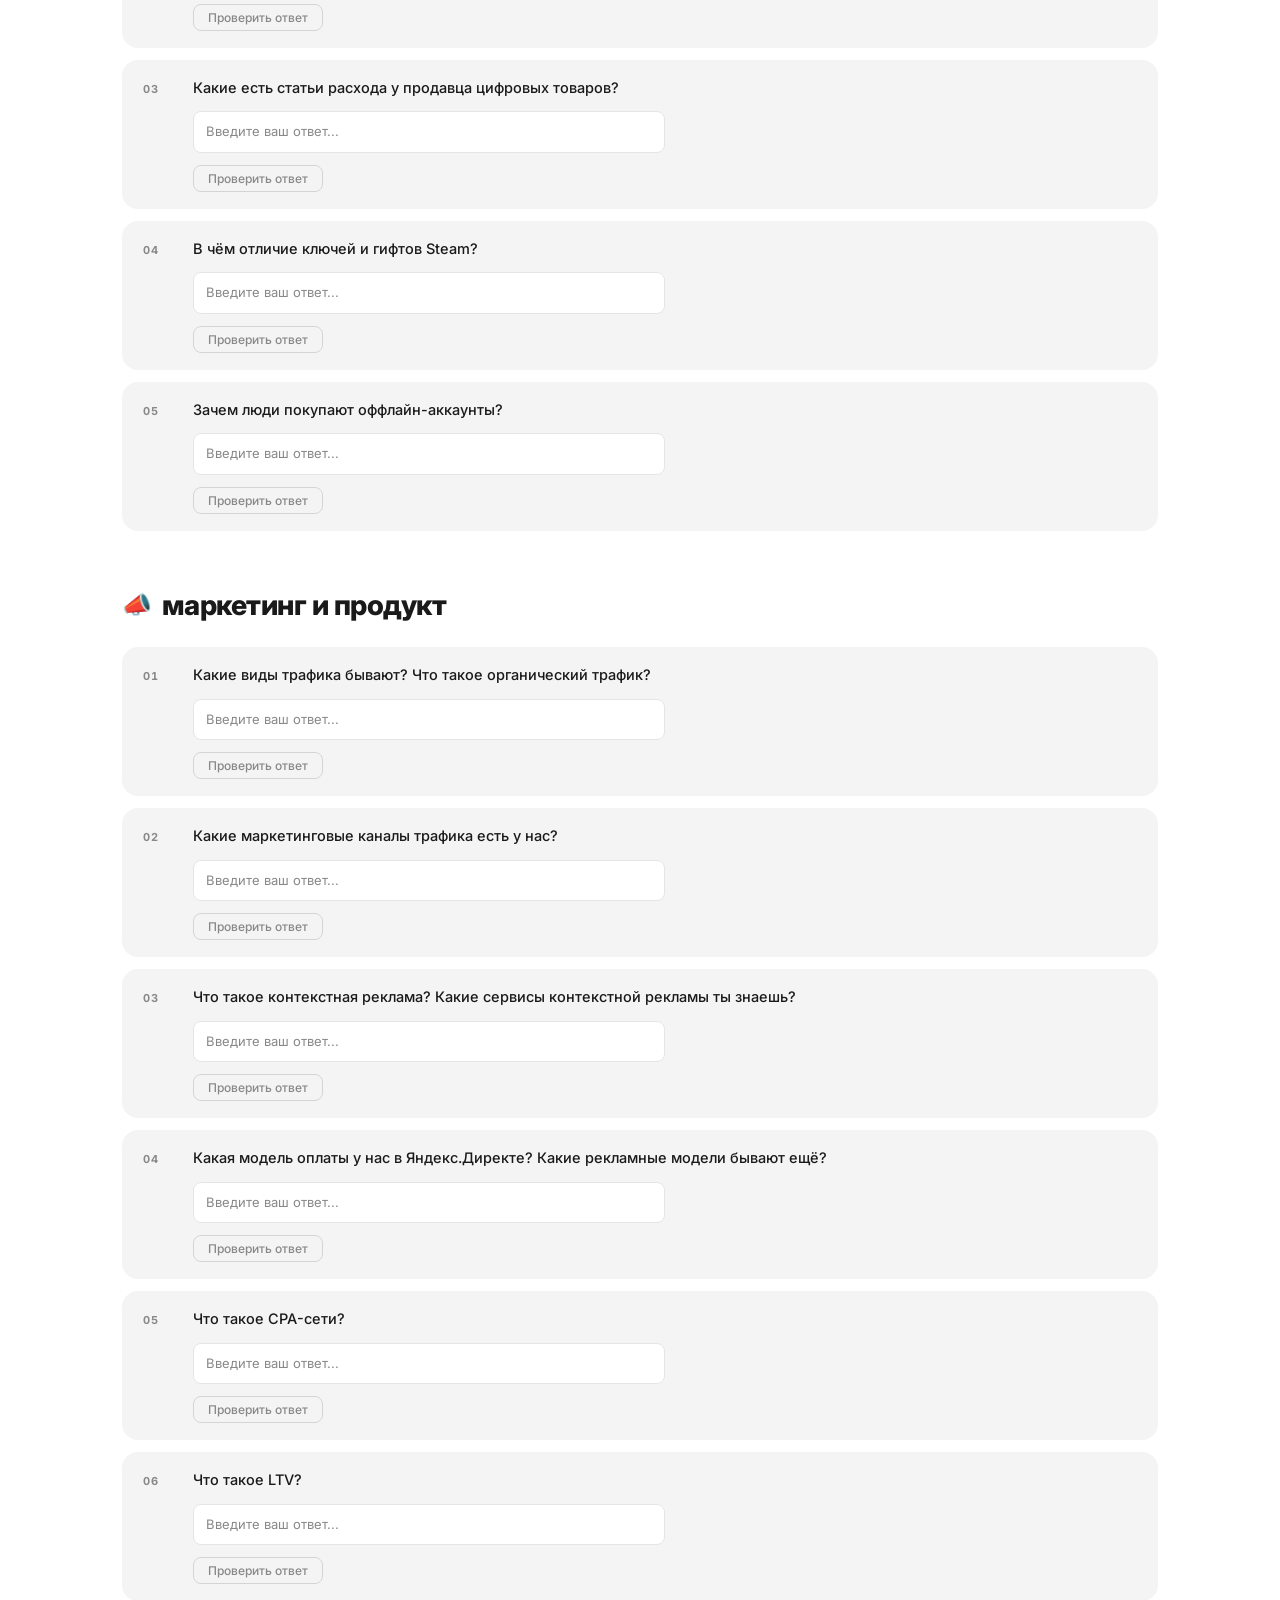
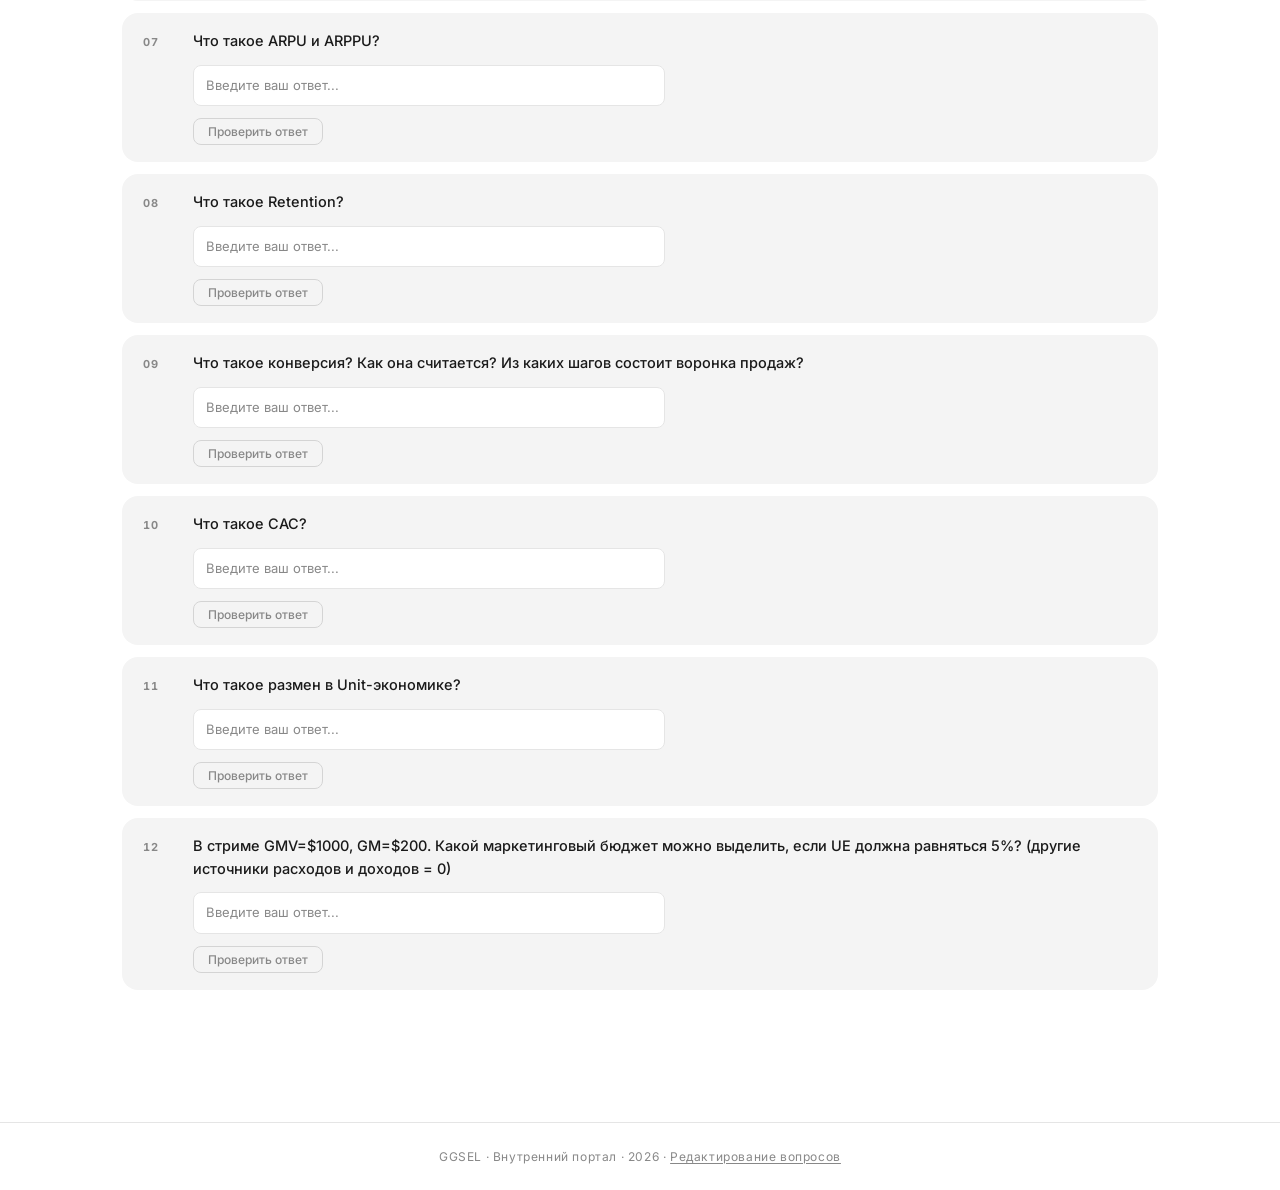
==== commit a92675ae: "Добавлены data/questions.json, рендер теста из JSON и локальная админка Made-with: Cursor" ====
--- a/index.html
+++ b/index.html
@@ -26,437 +26,17 @@
       <div class="progress-label" id="progressLabel">0 / 0 вопросов открыто</div>
     </section>
 
-    <!-- Навигация перенесена в боковую панель -->
-
-    <!-- Раздел: Работа с сайтом -->
-    <section class="question-section" data-section="web">
-      <h2 class="section-title"><span class="section-icon">⚙️</span> Работа с сайтом</h2>
-      <div class="questions-grid">
-
-        <div class="card" data-section="web">
-          <div class="card-number">01</div>
-          <div class="card-body">
-            <p class="question-text">Если продавец вносит изменения в товар, они отображаются на сайте не сразу. Почему?</p>
-            <div class="answer-block hidden">
-              <p class="answer-placeholder">✏️ Ответ ещё не добавлен</p>
-            </div>
-            <button class="toggle-btn">Проверить ответ</button>
-          </div>
-        </div>
-
-        <div class="card" data-section="web">
-          <div class="card-number">02</div>
-          <div class="card-body">
-            <p class="question-text">Понимаешь ли, как выглядит структура сайта на языке HTML и как называются элементы сайта?</p>
-            <div class="answer-block hidden">
-              <p class="answer-placeholder">✏️ Ответ ещё не добавлен</p>
-            </div>
-            <button class="toggle-btn">Проверить ответ</button>
-          </div>
-        </div>
-
-        <div class="card" data-section="web">
-          <div class="card-number">03</div>
-          <div class="card-body">
-            <p class="question-text">Что такое API?</p>
-            <div class="answer-block hidden">
-              <p class="answer-placeholder">✏️ Ответ ещё не добавлен</p>
-            </div>
-            <button class="toggle-btn">Проверить ответ</button>
-          </div>
-        </div>
-
-        <div class="card" data-section="web">
-          <div class="card-number">04</div>
-          <div class="card-body">
-            <p class="question-text">Что такое парсинг?</p>
-            <div class="answer-block hidden">
-              <p class="answer-placeholder">✏️ Ответ ещё не добавлен</p>
-            </div>
-            <button class="toggle-btn">Проверить ответ</button>
-          </div>
-        </div>
-
-        <div class="card" data-section="web">
-          <div class="card-number">05</div>
-          <div class="card-body">
-            <p class="question-text">В чём отличие фронтенда и бэкенда?</p>
-            <div class="answer-block hidden">
-              <p class="answer-placeholder">✏️ Ответ ещё не добавлен</p>
-            </div>
-            <button class="toggle-btn">Проверить ответ</button>
-          </div>
-        </div>
-
-        <div class="card" data-section="web">
-          <div class="card-number">06</div>
-          <div class="card-body">
-            <p class="question-text">Как понимаешь работу тегов в категории? Какую проблему пользователя они решают?</p>
-            <div class="answer-block hidden">
-              <p class="answer-placeholder">✏️ Ответ ещё не добавлен</p>
-            </div>
-            <button class="toggle-btn">Проверить ответ</button>
-          </div>
-        </div>
-
-        <div class="card" data-section="web">
-          <div class="card-number">07</div>
-          <div class="card-body">
-            <p class="question-text">Чем отличается dev-версия сайта от продакшн?</p>
-            <div class="answer-block hidden">
-              <p class="answer-placeholder">✏️ Ответ ещё не добавлен</p>
-            </div>
-            <button class="toggle-btn">Проверить ответ</button>
-          </div>
-        </div>
-
-      </div>
-    </section>
-
-    <!-- Раздел: Коммерция -->
-    <section class="question-section" data-section="commerce">
-      <h2 class="section-title"><span class="section-icon">📊</span> Коммерция</h2>
-      <div class="questions-grid">
-
-        <div class="card" data-section="commerce">
-          <div class="card-number">01</div>
-          <div class="card-body">
-            <p class="question-text">На какие метрики раскладывается GMV?</p>
-            <div class="answer-block hidden"><p class="answer-placeholder">✏️ Ответ ещё не добавлен</p></div>
-            <button class="toggle-btn">Проверить ответ</button>
-          </div>
-        </div>
-
-        <div class="card" data-section="commerce">
-          <div class="card-number">02</div>
-          <div class="card-body">
-            <p class="question-text">Как у нас считается Unit-экономика?</p>
-            <div class="answer-block hidden"><p class="answer-placeholder">✏️ Ответ ещё не добавлен</p></div>
-            <button class="toggle-btn">Проверить ответ</button>
-          </div>
-        </div>
-
-        <div class="card" data-section="commerce">
-          <div class="card-number">03</div>
-          <div class="card-body">
-            <p class="question-text">В мае у стрима были показатели: GMV=100к и GM=11к, а в сентябре: GMV=300к и GM=19к. Оцени динамику.</p>
-            <div class="answer-block hidden"><p class="answer-placeholder">✏️ Ответ ещё не добавлен</p></div>
-            <button class="toggle-btn">Проверить ответ</button>
-          </div>
-        </div>
-
-        <div class="card" data-section="commerce">
-          <div class="card-number">04</div>
-          <div class="card-body">
-            <p class="question-text">Что такое SKU?</p>
-            <div class="answer-block hidden"><p class="answer-placeholder">✏️ Ответ ещё не добавлен</p></div>
-            <button class="toggle-btn">Проверить ответ</button>
-          </div>
-        </div>
-
-        <div class="card" data-section="commerce">
-          <div class="card-number">05</div>
-          <div class="card-body">
-            <p class="question-text">Что такое ABC-анализ?</p>
-            <div class="answer-block hidden"><p class="answer-placeholder">✏️ Ответ ещё не добавлен</p></div>
-            <button class="toggle-btn">Проверить ответ</button>
-          </div>
-        </div>
-
-        <div class="card" data-section="commerce">
-          <div class="card-number">06</div>
-          <div class="card-body">
-            <p class="question-text">Что такое cross-sell?</p>
-            <div class="answer-block hidden"><p class="answer-placeholder">✏️ Ответ ещё не добавлен</p></div>
-            <button class="toggle-btn">Проверить ответ</button>
-          </div>
-        </div>
-
-        <div class="card" data-section="commerce">
-          <div class="card-number">07</div>
-          <div class="card-body">
-            <p class="question-text">Что такое эластичность спроса?</p>
-            <div class="answer-block hidden"><p class="answer-placeholder">✏️ Ответ ещё не добавлен</p></div>
-            <button class="toggle-btn">Проверить ответ</button>
-          </div>
-        </div>
-
-        <div class="card" data-section="commerce">
-          <div class="card-number">08</div>
-          <div class="card-body">
-            <p class="question-text">Кейс: провели реструктуризацию категории и запустили маркетинг. До реструктуризации GMV=1000, после — 4000. Можно ли сказать, что реструктуризация прошла успешно?</p>
-            <div class="answer-block hidden"><p class="answer-placeholder">✏️ Ответ ещё не добавлен</p></div>
-            <button class="toggle-btn">Проверить ответ</button>
-          </div>
-        </div>
-
-        <div class="card" data-section="commerce">
-          <div class="card-number">09</div>
-          <div class="card-body">
-            <p class="question-text">В категории за месяц: трафик вырос в 4 раза, конверсия упала в 2 раза, AOV снизился в 2 раза. Как изменился GMV?</p>
-            <div class="answer-block hidden"><p class="answer-placeholder">✏️ Ответ ещё не добавлен</p></div>
-            <button class="toggle-btn">Проверить ответ</button>
-          </div>
-        </div>
-
-        <div class="card" data-section="commerce">
-          <div class="card-number">10</div>
-          <div class="card-body">
-            <p class="question-text">Кейс: в категории с GMV=$1000 установлена минимальная цена $4. Повышаем до $6. Как изменится GMV, если продавцы всегда ставят цену равной минималке?</p>
-            <div class="answer-block hidden"><p class="answer-placeholder">✏️ Ответ ещё не добавлен</p></div>
-            <button class="toggle-btn">Проверить ответ</button>
-          </div>
-        </div>
-
-        <div class="card" data-section="commerce">
-          <div class="card-number">11</div>
-          <div class="card-body">
-            <p class="question-text">Кейс: за сутки GMV вырос в 3 раза, а Orders остались на том же уровне. На какую дополнительную метрику нужно обратить внимание?</p>
-            <div class="answer-block hidden"><p class="answer-placeholder">✏️ Ответ ещё не добавлен</p></div>
-            <button class="toggle-btn">Проверить ответ</button>
-          </div>
-        </div>
-
-        <div class="card" data-section="commerce">
-          <div class="card-number">12</div>
-          <div class="card-body">
-            <p class="question-text">Кейс: вам выдали категорию на развитие, например, Spotify > Услуги активации. На что обратите внимание и каков будет план развития?</p>
-            <div class="answer-block hidden"><p class="answer-placeholder">✏️ Ответ ещё не добавлен</p></div>
-            <button class="toggle-btn">Проверить ответ</button>
-          </div>
-        </div>
-
-        <div class="card" data-section="commerce">
-          <div class="card-number">13</div>
-          <div class="card-body">
-            <p class="question-text">Кейс: один продавец забирает 90% GMV. Новые продавцы приходят, платят ADV, не получают GMV и уходят. Что будете делать?</p>
-            <div class="answer-block hidden"><p class="answer-placeholder">✏️ Ответ ещё не добавлен</p></div>
-            <button class="toggle-btn">Проверить ответ</button>
-          </div>
-        </div>
-
-        <div class="card" data-section="commerce">
-          <div class="card-number">14</div>
-          <div class="card-body">
-            <p class="question-text">Как часто смотришь на конкурентов? Какие фичи запомнились больше всего? Что нашёл в последний раз?</p>
-            <div class="answer-block hidden"><p class="answer-placeholder">✏️ Ответ ещё не добавлен</p></div>
-            <button class="toggle-btn">Проверить ответ</button>
-          </div>
-        </div>
-
-        <div class="card" data-section="commerce">
-          <div class="card-number">15</div>
-          <div class="card-body">
-            <p class="question-text">Как ты понимаешь, что категорию необходимо делить на SKU?</p>
-            <div class="answer-block hidden"><p class="answer-placeholder">✏️ Ответ ещё не добавлен</p></div>
-            <button class="toggle-btn">Проверить ответ</button>
-          </div>
-        </div>
-
-        <div class="card" data-section="commerce">
-          <div class="card-number">16</div>
-          <div class="card-body">
-            <p class="question-text">Что, по-твоему, влияет на продажи продавца на нашей площадке?</p>
-            <div class="answer-block hidden"><p class="answer-placeholder">✏️ Ответ ещё не добавлен</p></div>
-            <button class="toggle-btn">Проверить ответ</button>
-          </div>
-        </div>
-
-        <div class="card" data-section="commerce">
-          <div class="card-number">17</div>
-          <div class="card-body">
-            <p class="question-text">У продавца упали продажи. Какие шаги ты предпримешь?</p>
-            <div class="answer-block hidden"><p class="answer-placeholder">✏️ Ответ ещё не добавлен</p></div>
-            <button class="toggle-btn">Проверить ответ</button>
-          </div>
-        </div>
-
-      </div>
-    </section>
-
-    <!-- Раздел: Типы товаров -->
-    <section class="question-section" data-section="goods">
-      <h2 class="section-title"><span class="section-icon">🎮</span> Типы товаров и продажи</h2>
-      <div class="questions-grid">
-
-        <div class="card" data-section="goods">
-          <div class="card-number">01</div>
-          <div class="card-body">
-            <p class="question-text">Что такое COGS?</p>
-            <div class="answer-block hidden"><p class="answer-placeholder">✏️ Ответ ещё не добавлен</p></div>
-            <button class="toggle-btn">Проверить ответ</button>
-          </div>
-        </div>
-
-        <div class="card" data-section="goods">
-          <div class="card-number">02</div>
-          <div class="card-body">
-            <p class="question-text">Что такое min quant (MOQ)?</p>
-            <div class="answer-block hidden"><p class="answer-placeholder">✏️ Ответ ещё не добавлен</p></div>
-            <button class="toggle-btn">Проверить ответ</button>
-          </div>
-        </div>
-
-        <div class="card" data-section="goods">
-          <div class="card-number">03</div>
-          <div class="card-body">
-            <p class="question-text">Какие есть статьи расхода у продавца цифровых товаров?</p>
-            <div class="answer-block hidden"><p class="answer-placeholder">✏️ Ответ ещё не добавлен</p></div>
-            <button class="toggle-btn">Проверить ответ</button>
-          </div>
-        </div>
-
-        <div class="card" data-section="goods">
-          <div class="card-number">04</div>
-          <div class="card-body">
-            <p class="question-text">В чём отличие ключей и гифтов Steam?</p>
-            <div class="answer-block hidden"><p class="answer-placeholder">✏️ Ответ ещё не добавлен</p></div>
-            <button class="toggle-btn">Проверить ответ</button>
-          </div>
-        </div>
-
-        <div class="card" data-section="goods">
-          <div class="card-number">05</div>
-          <div class="card-body">
-            <p class="question-text">Зачем люди покупают оффлайн-аккаунты?</p>
-            <div class="answer-block hidden"><p class="answer-placeholder">✏️ Ответ ещё не добавлен</p></div>
-            <button class="toggle-btn">Проверить ответ</button>
-          </div>
-        </div>
-
-      </div>
-    </section>
-
-    <!-- Раздел: Маркетинг -->
-    <section class="question-section" data-section="marketing">
-      <h2 class="section-title"><span class="section-icon">📣</span> Маркетинг и продукт</h2>
-      <div class="questions-grid">
-
-        <div class="card" data-section="marketing">
-          <div class="card-number">01</div>
-          <div class="card-body">
-            <p class="question-text">Какие виды трафика бывают? Что такое органический трафик?</p>
-            <div class="answer-block hidden"><p class="answer-placeholder">✏️ Ответ ещё не добавлен</p></div>
-            <button class="toggle-btn">Проверить ответ</button>
-          </div>
-        </div>
-
-        <div class="card" data-section="marketing">
-          <div class="card-number">02</div>
-          <div class="card-body">
-            <p class="question-text">Какие маркетинговые каналы трафика есть у нас?</p>
-            <div class="answer-block hidden"><p class="answer-placeholder">✏️ Ответ ещё не добавлен</p></div>
-            <button class="toggle-btn">Проверить ответ</button>
-          </div>
-        </div>
-
-        <div class="card" data-section="marketing">
-          <div class="card-number">03</div>
-          <div class="card-body">
-            <p class="question-text">Что такое контекстная реклама? Какие сервисы контекстной рекламы ты знаешь?</p>
-            <div class="answer-block hidden"><p class="answer-placeholder">✏️ Ответ ещё не добавлен</p></div>
-            <button class="toggle-btn">Проверить ответ</button>
-          </div>
-        </div>
-
-        <div class="card" data-section="marketing">
-          <div class="card-number">04</div>
-          <div class="card-body">
-            <p class="question-text">Какая модель оплаты у нас в Яндекс.Директе? Какие рекламные модели бывают ещё?</p>
-            <div class="answer-block hidden"><p class="answer-placeholder">✏️ Ответ ещё не добавлен</p></div>
-            <button class="toggle-btn">Проверить ответ</button>
-          </div>
-        </div>
-
-        <div class="card" data-section="marketing">
-          <div class="card-number">05</div>
-          <div class="card-body">
-            <p class="question-text">Что такое CPA-сети?</p>
-            <div class="answer-block hidden"><p class="answer-placeholder">✏️ Ответ ещё не добавлен</p></div>
-            <button class="toggle-btn">Проверить ответ</button>
-          </div>
-        </div>
-
-        <div class="card" data-section="marketing">
-          <div class="card-number">06</div>
-          <div class="card-body">
-            <p class="question-text">Что такое LTV?</p>
-            <div class="answer-block hidden"><p class="answer-placeholder">✏️ Ответ ещё не добавлен</p></div>
-            <button class="toggle-btn">Проверить ответ</button>
-          </div>
-        </div>
-
-        <div class="card" data-section="marketing">
-          <div class="card-number">07</div>
-          <div class="card-body">
-            <p class="question-text">Что такое ARPU и ARPPU?</p>
-            <div class="answer-block hidden"><p class="answer-placeholder">✏️ Ответ ещё не добавлен</p></div>
-            <button class="toggle-btn">Проверить ответ</button>
-          </div>
-        </div>
-
-        <div class="card" data-section="marketing">
-          <div class="card-number">08</div>
-          <div class="card-body">
-            <p class="question-text">Что такое Retention?</p>
-            <div class="answer-block hidden"><p class="answer-placeholder">✏️ Ответ ещё не добавлен</p></div>
-            <button class="toggle-btn">Проверить ответ</button>
-          </div>
-        </div>
-
-        <div class="card" data-section="marketing">
-          <div class="card-number">09</div>
-          <div class="card-body">
-            <p class="question-text">Что такое конверсия? Как она считается? Из каких шагов состоит воронка продаж?</p>
-            <div class="answer-block hidden"><p class="answer-placeholder">✏️ Ответ ещё не добавлен</p></div>
-            <button class="toggle-btn">Проверить ответ</button>
-          </div>
-        </div>
-
-        <div class="card" data-section="marketing">
-          <div class="card-number">10</div>
-          <div class="card-body">
-            <p class="question-text">Что такое CAC?</p>
-            <div class="answer-block hidden"><p class="answer-placeholder">✏️ Ответ ещё не добавлен</p></div>
-            <button class="toggle-btn">Проверить ответ</button>
-          </div>
-        </div>
-
-        <div class="card" data-section="marketing">
-          <div class="card-number">11</div>
-          <div class="card-body">
-            <p class="question-text">Что такое размен в Unit-экономике?</p>
-            <div class="answer-block hidden"><p class="answer-placeholder">✏️ Ответ ещё не добавлен</p></div>
-            <button class="toggle-btn">Проверить ответ</button>
-          </div>
-        </div>
-
-        <div class="card" data-section="marketing">
-          <div class="card-number">12</div>
-          <div class="card-body">
-            <p class="question-text">В стриме GMV=$1000, GM=$200. Какой маркетинговый бюджет можно выделить, если UE должна равняться 5%? (другие источники расходов и доходов = 0)</p>
-            <div class="answer-block hidden"><p class="answer-placeholder">✏️ Ответ ещё не добавлен</p></div>
-            <button class="toggle-btn">Проверить ответ</button>
-          </div>
-        </div>
-
-      </div>
-    </section>
+    <p id="quizError" class="quiz-error" hidden></p>
+    <div id="quizSections"></div>
 
   </main>
 
   <footer class="site-footer">
-    <p>GGSEL · Внутренний портал · 2025</p>
+    <p>GGSEL · Внутренний портал · 2026 · <a class="footer-link" href="admin.html">Редактирование вопросов</a></p>
   </footer>
 
   <aside class="side-panel">
-    <nav class="side-nav" id="filterNav">
-      <button class="filter-btn active" data-filter="all">Все</button>
-      <button class="filter-btn" data-filter="web">Сайт</button>
-      <button class="filter-btn" data-filter="commerce">Коммерция</button>
-      <button class="filter-btn" data-filter="goods">Товары</button>
-      <button class="filter-btn" data-filter="marketing">Маркетинг</button>
-    </nav>
+    <nav class="side-nav" id="filterNav"></nav>
     <div class="side-progress">
       <div class="side-progress-track">
         <div class="side-progress-fill" id="sideProgressBar"></div>
--- a/style.css
+++ b/style.css
@@ -259,6 +259,32 @@
   font-size: 13px;
 }
 
+.answer-text {
+  font-size: 14px;
+  color: var(--text-dim);
+  line-height: 1.55;
+}
+
+.quiz-error {
+  color: #b42318;
+  font-size: 14px;
+  padding: 16px;
+  background: #fef3f2;
+  border: 1px solid #fecdca;
+  border-radius: var(--radius-sm);
+  margin-bottom: 24px;
+}
+
+.footer-link {
+  color: inherit;
+  text-decoration: underline;
+  text-underline-offset: 2px;
+}
+
+.footer-link:hover {
+  color: var(--accent-hover);
+}
+
 .user-answer {
   width: 50%;
   background: var(--bg);
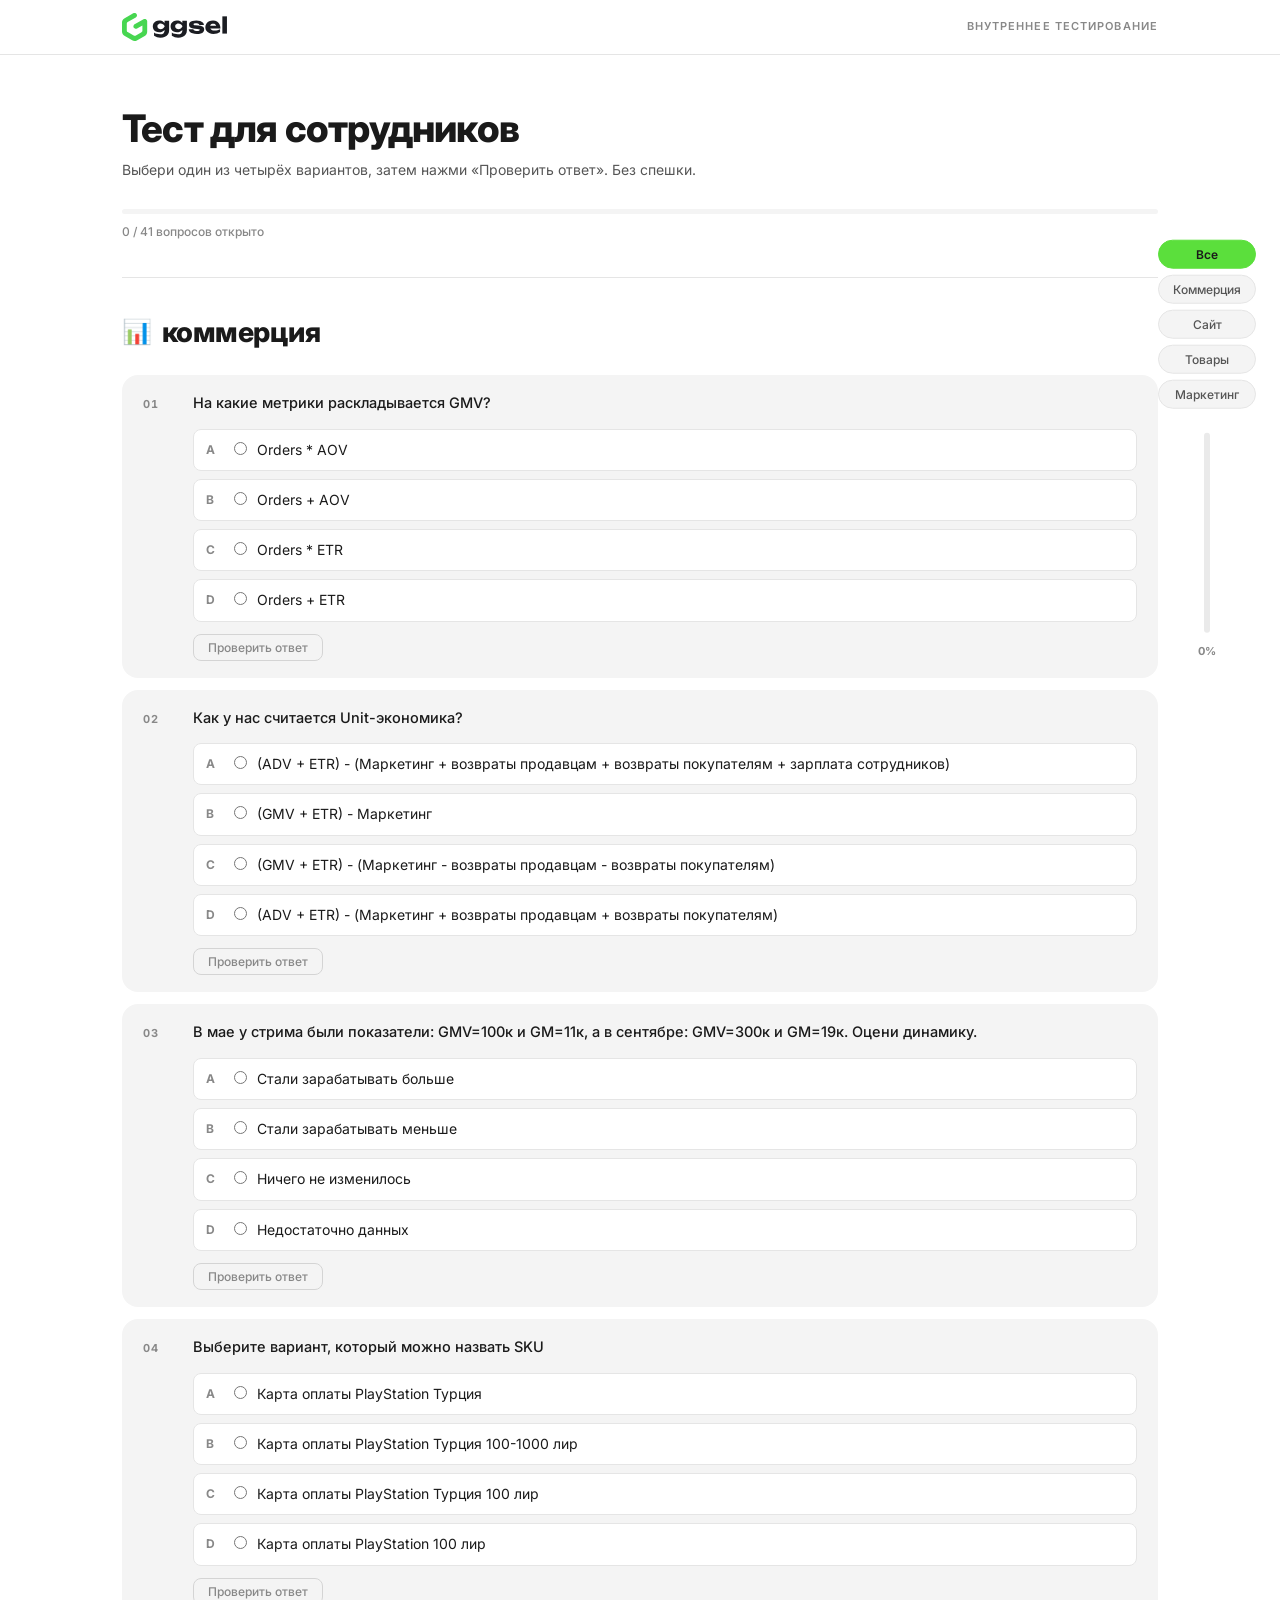
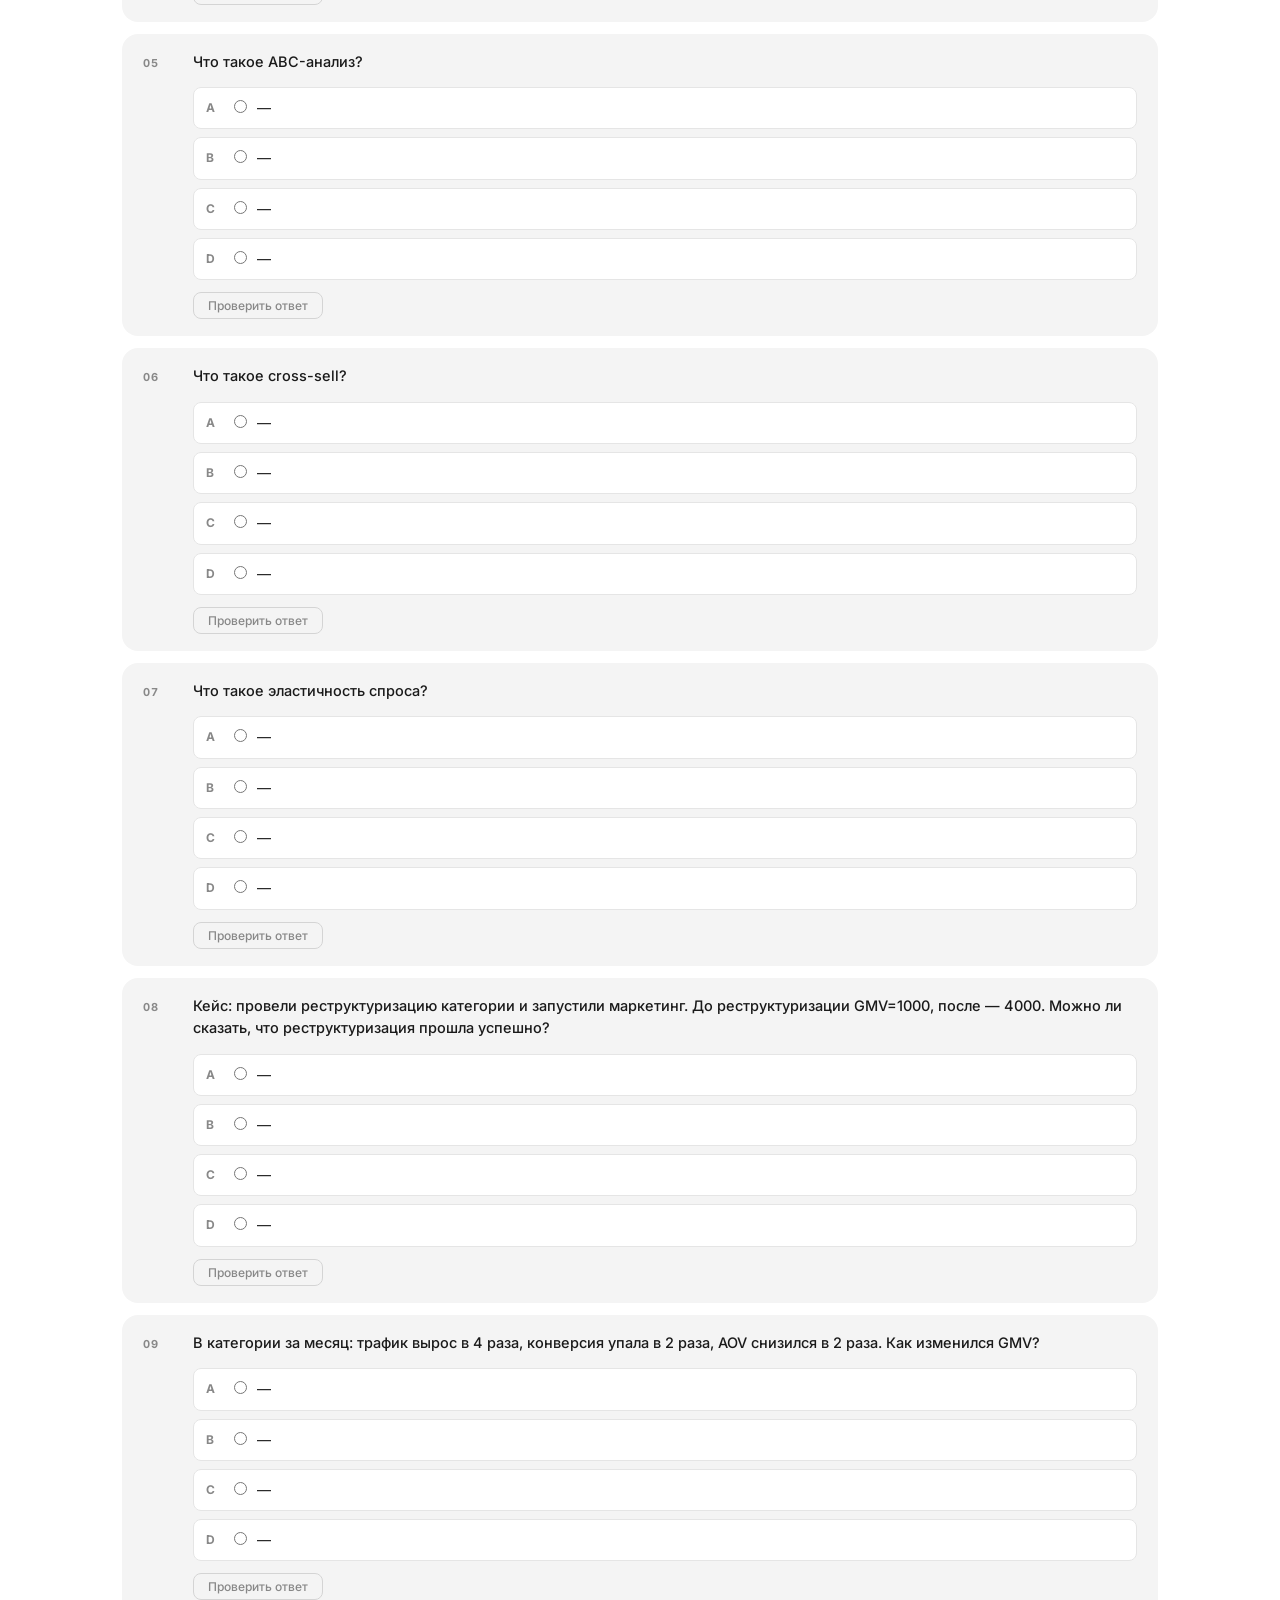
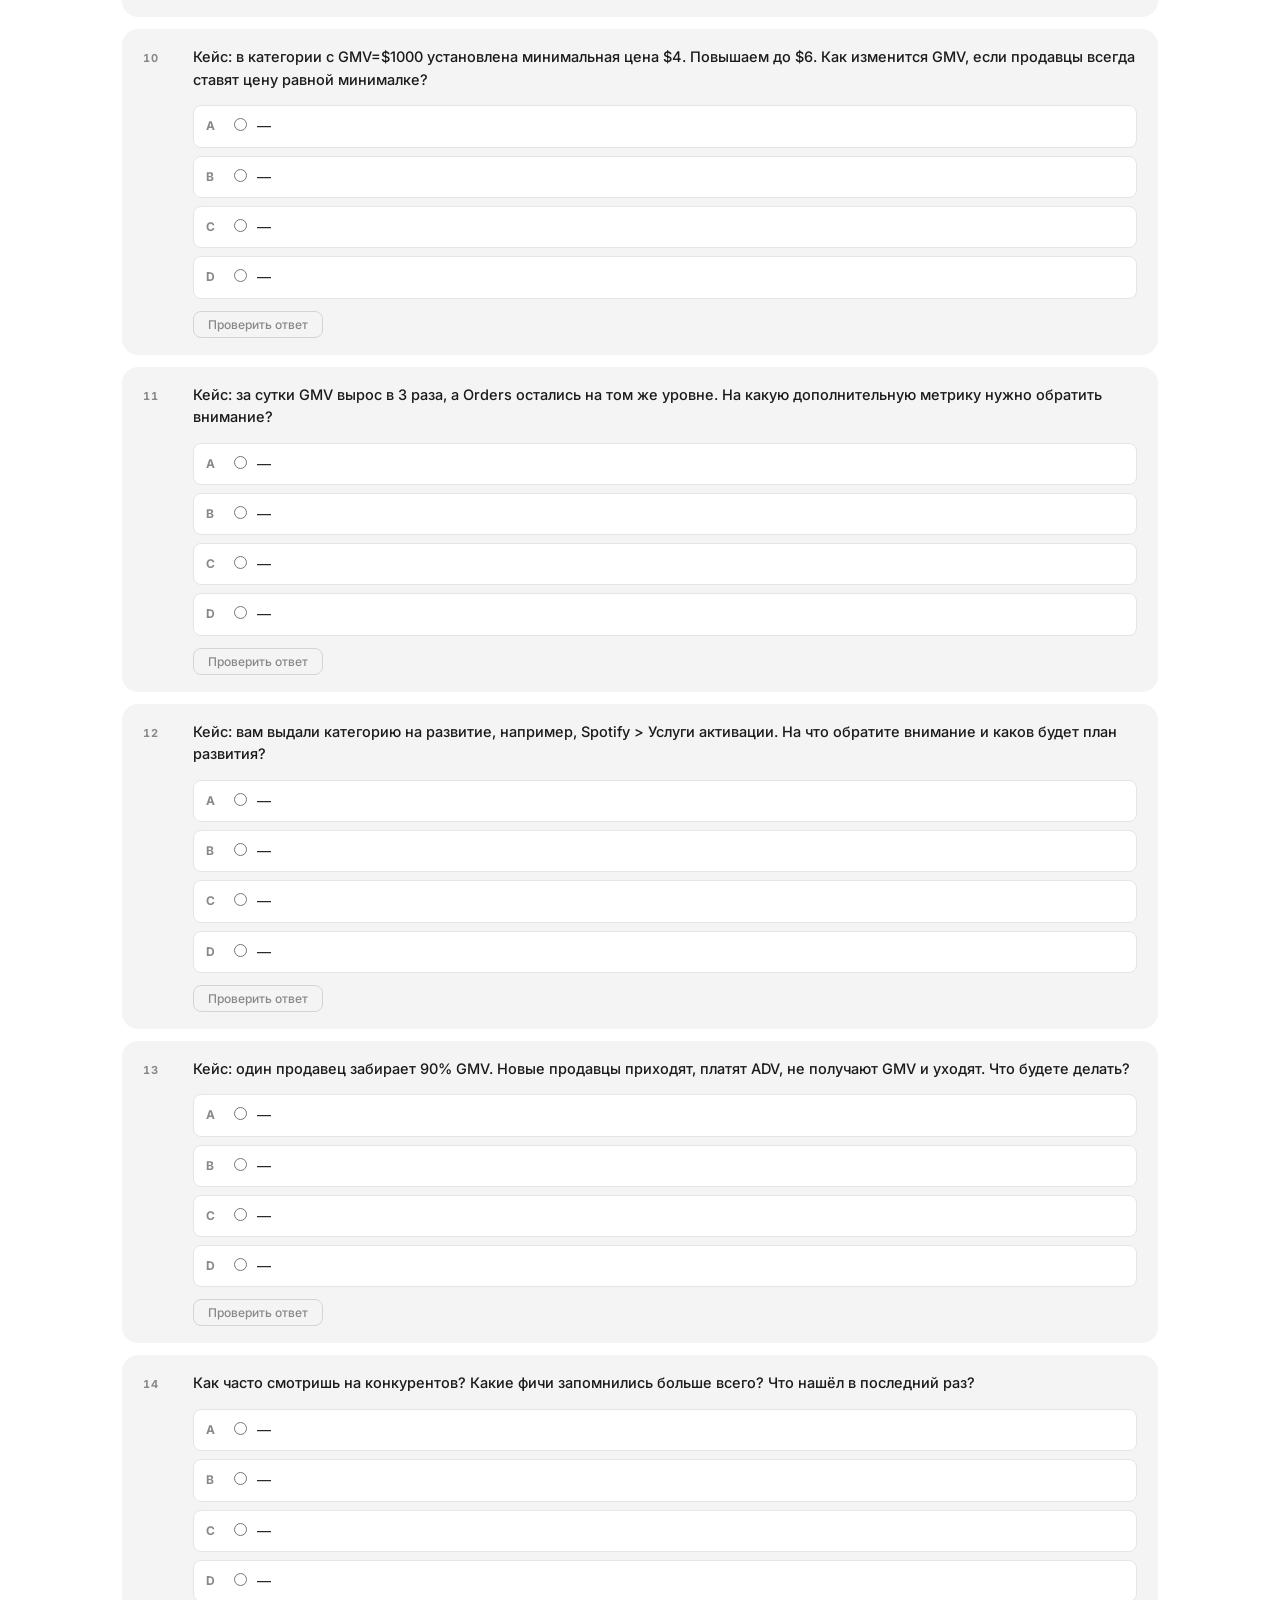
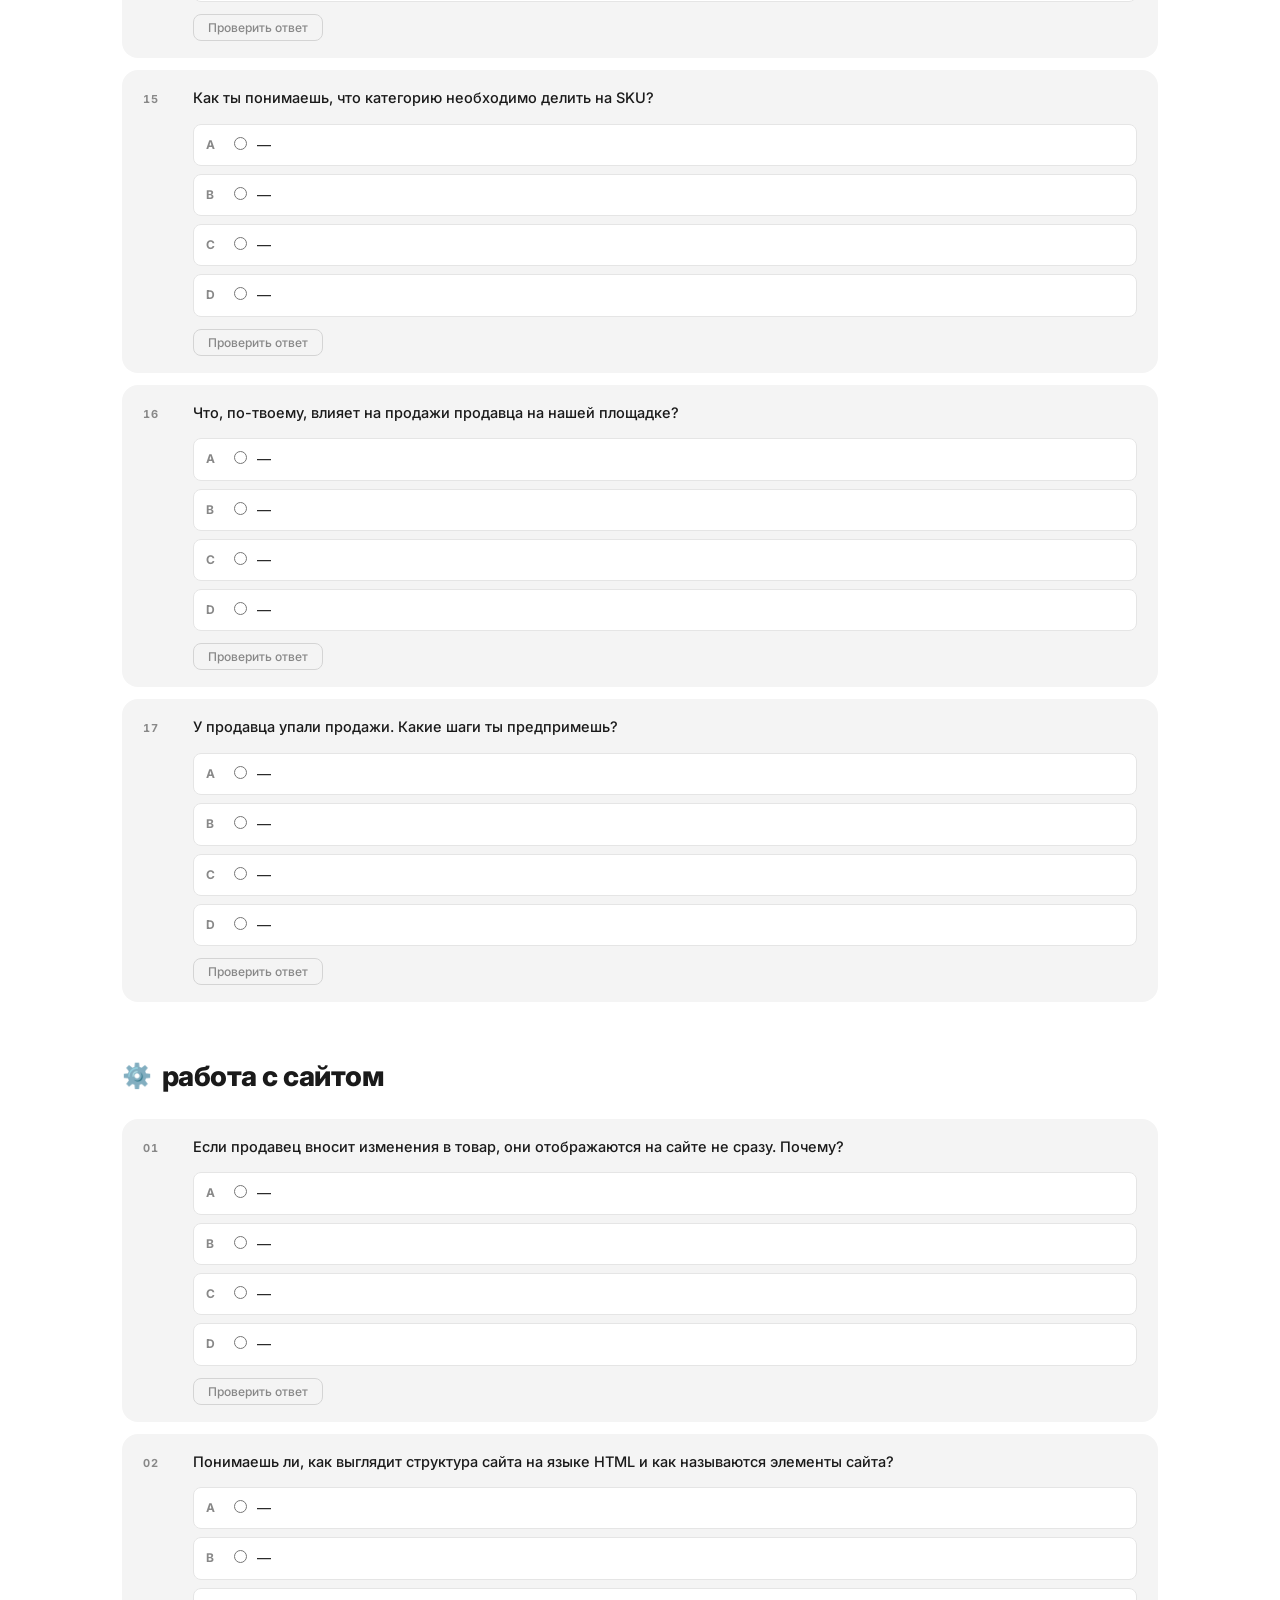
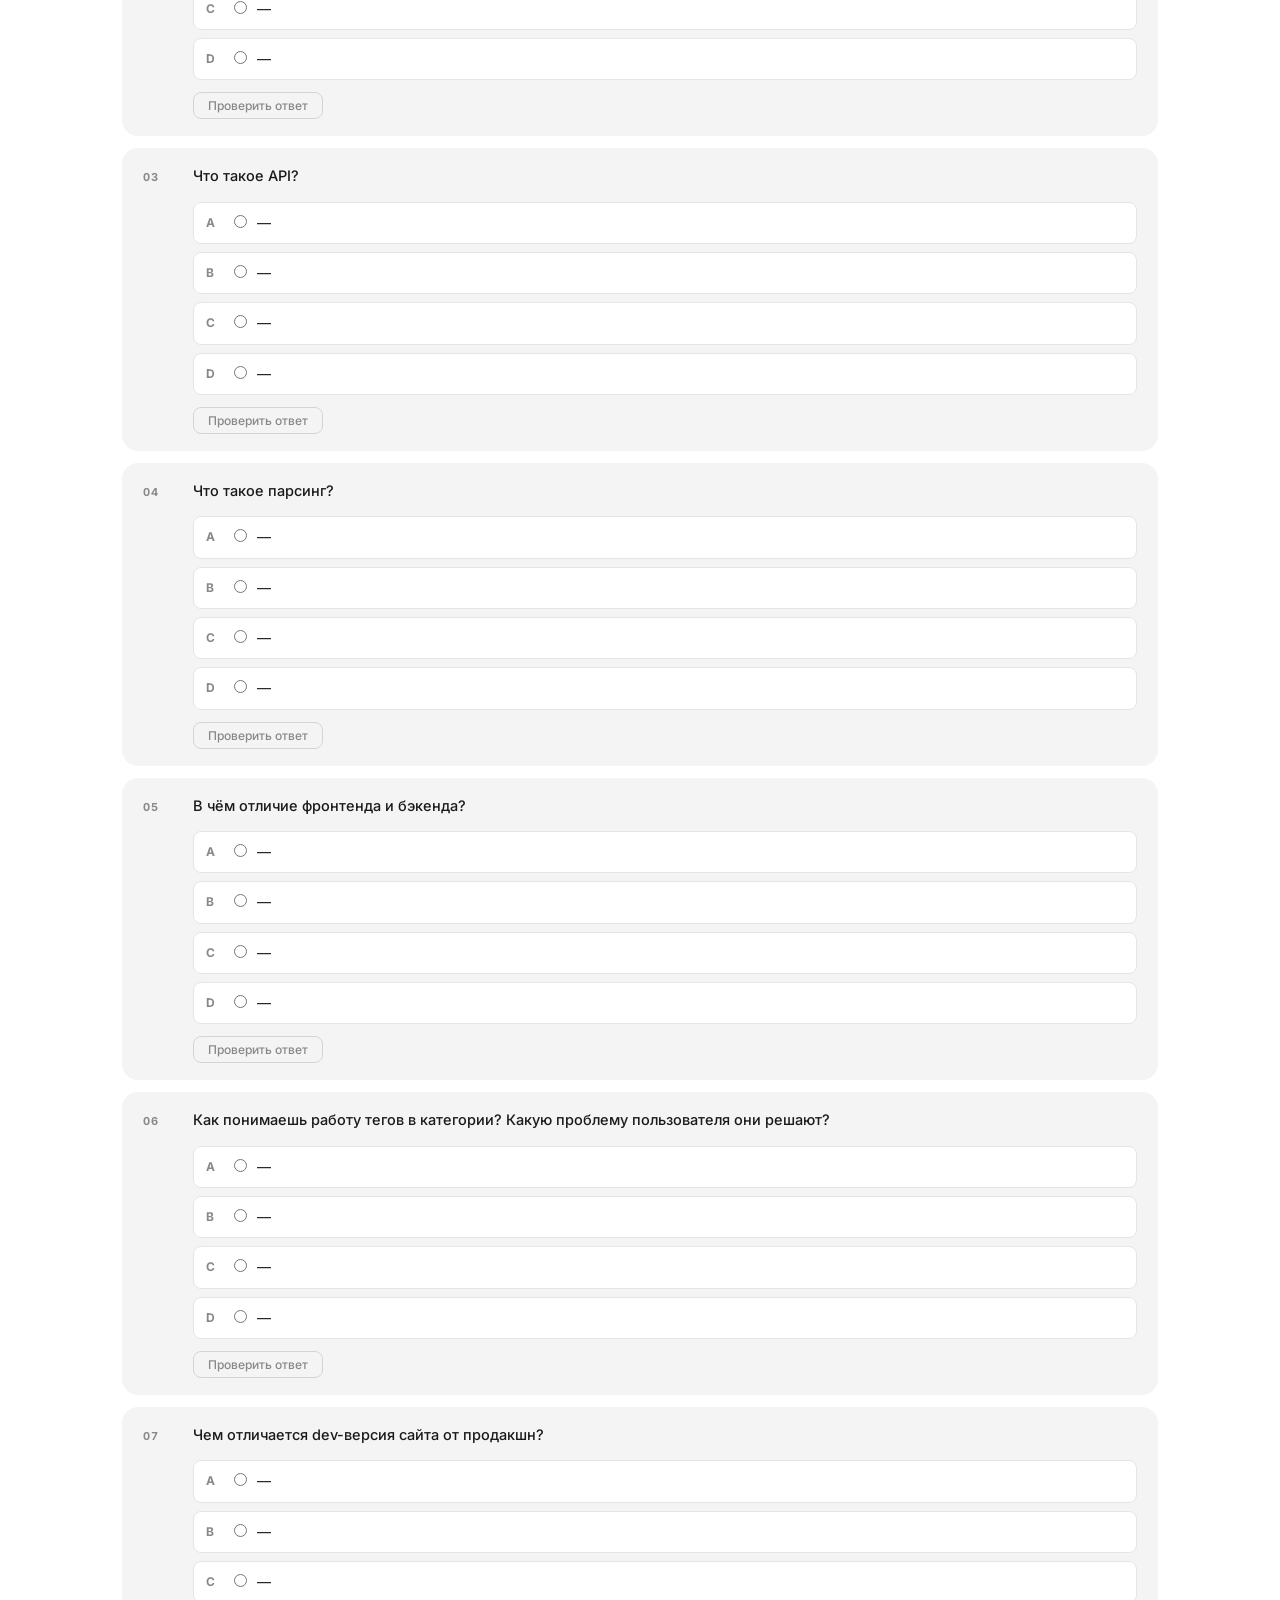
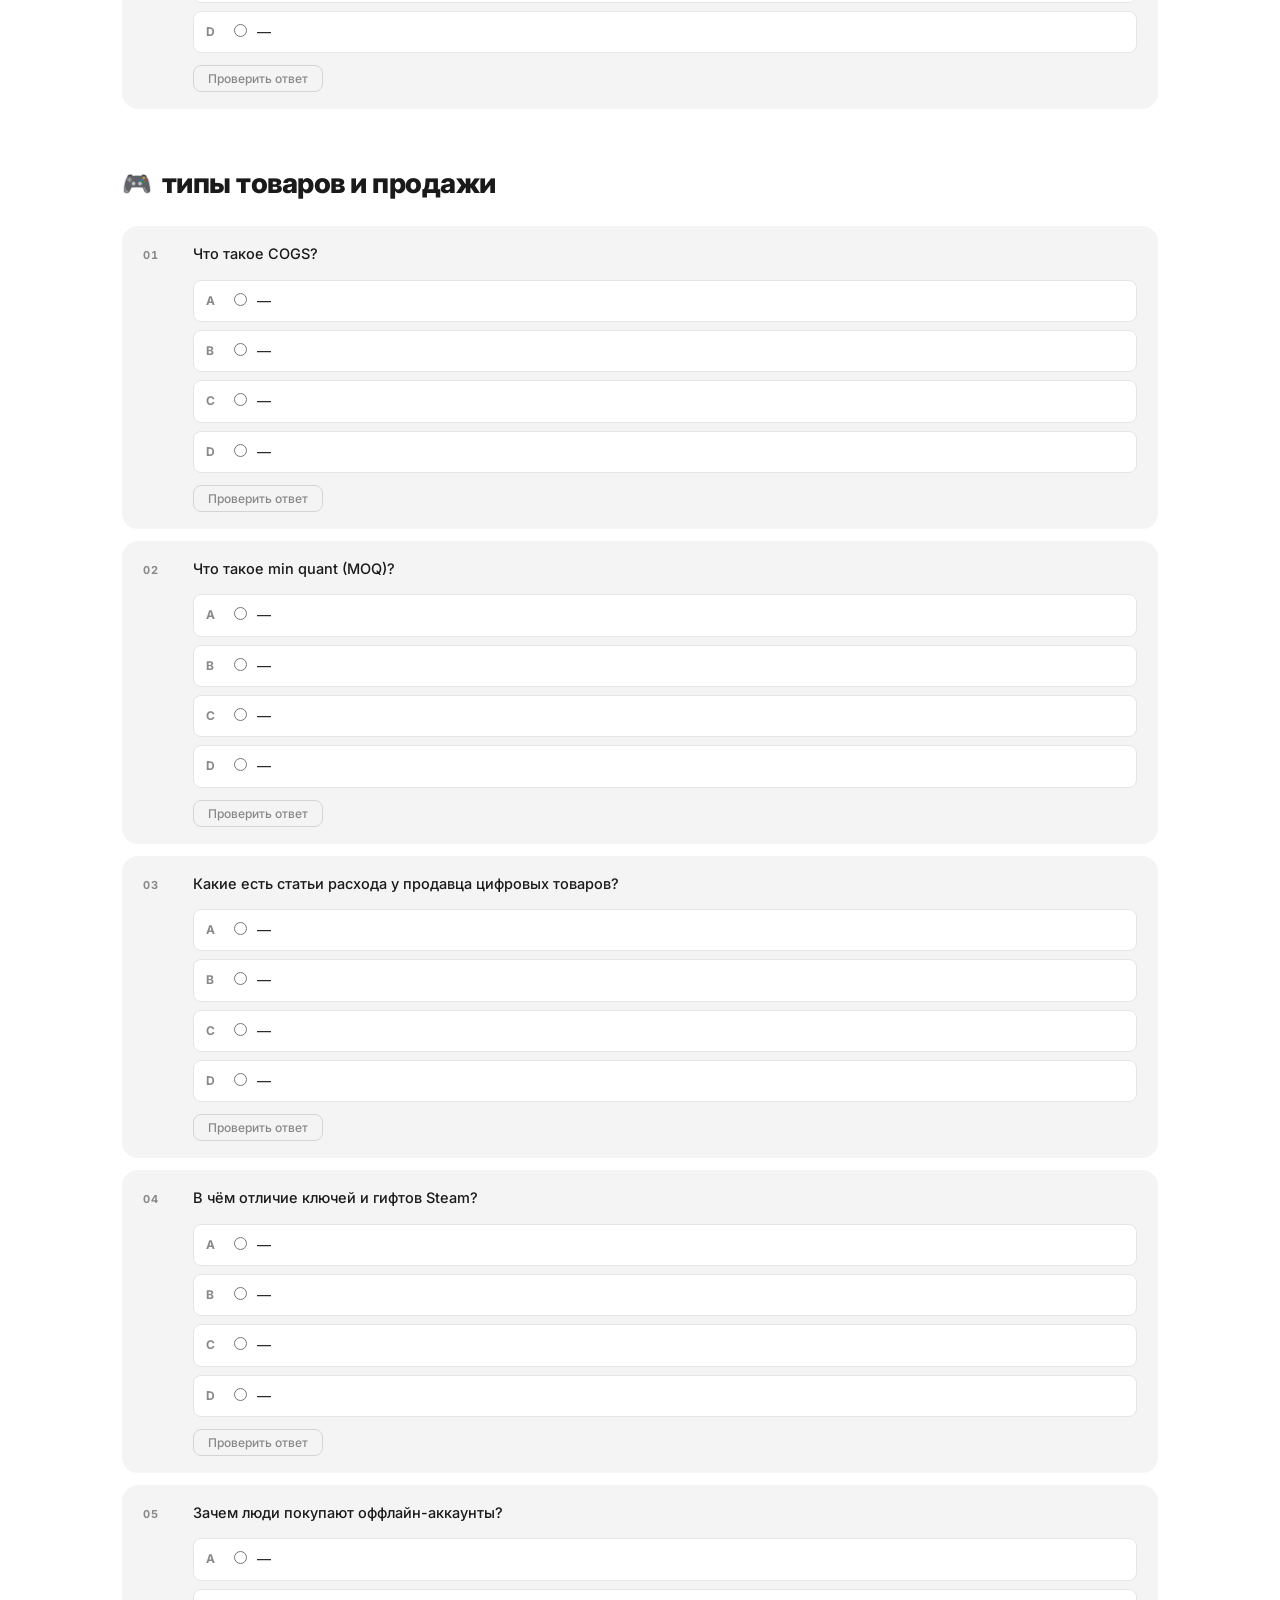
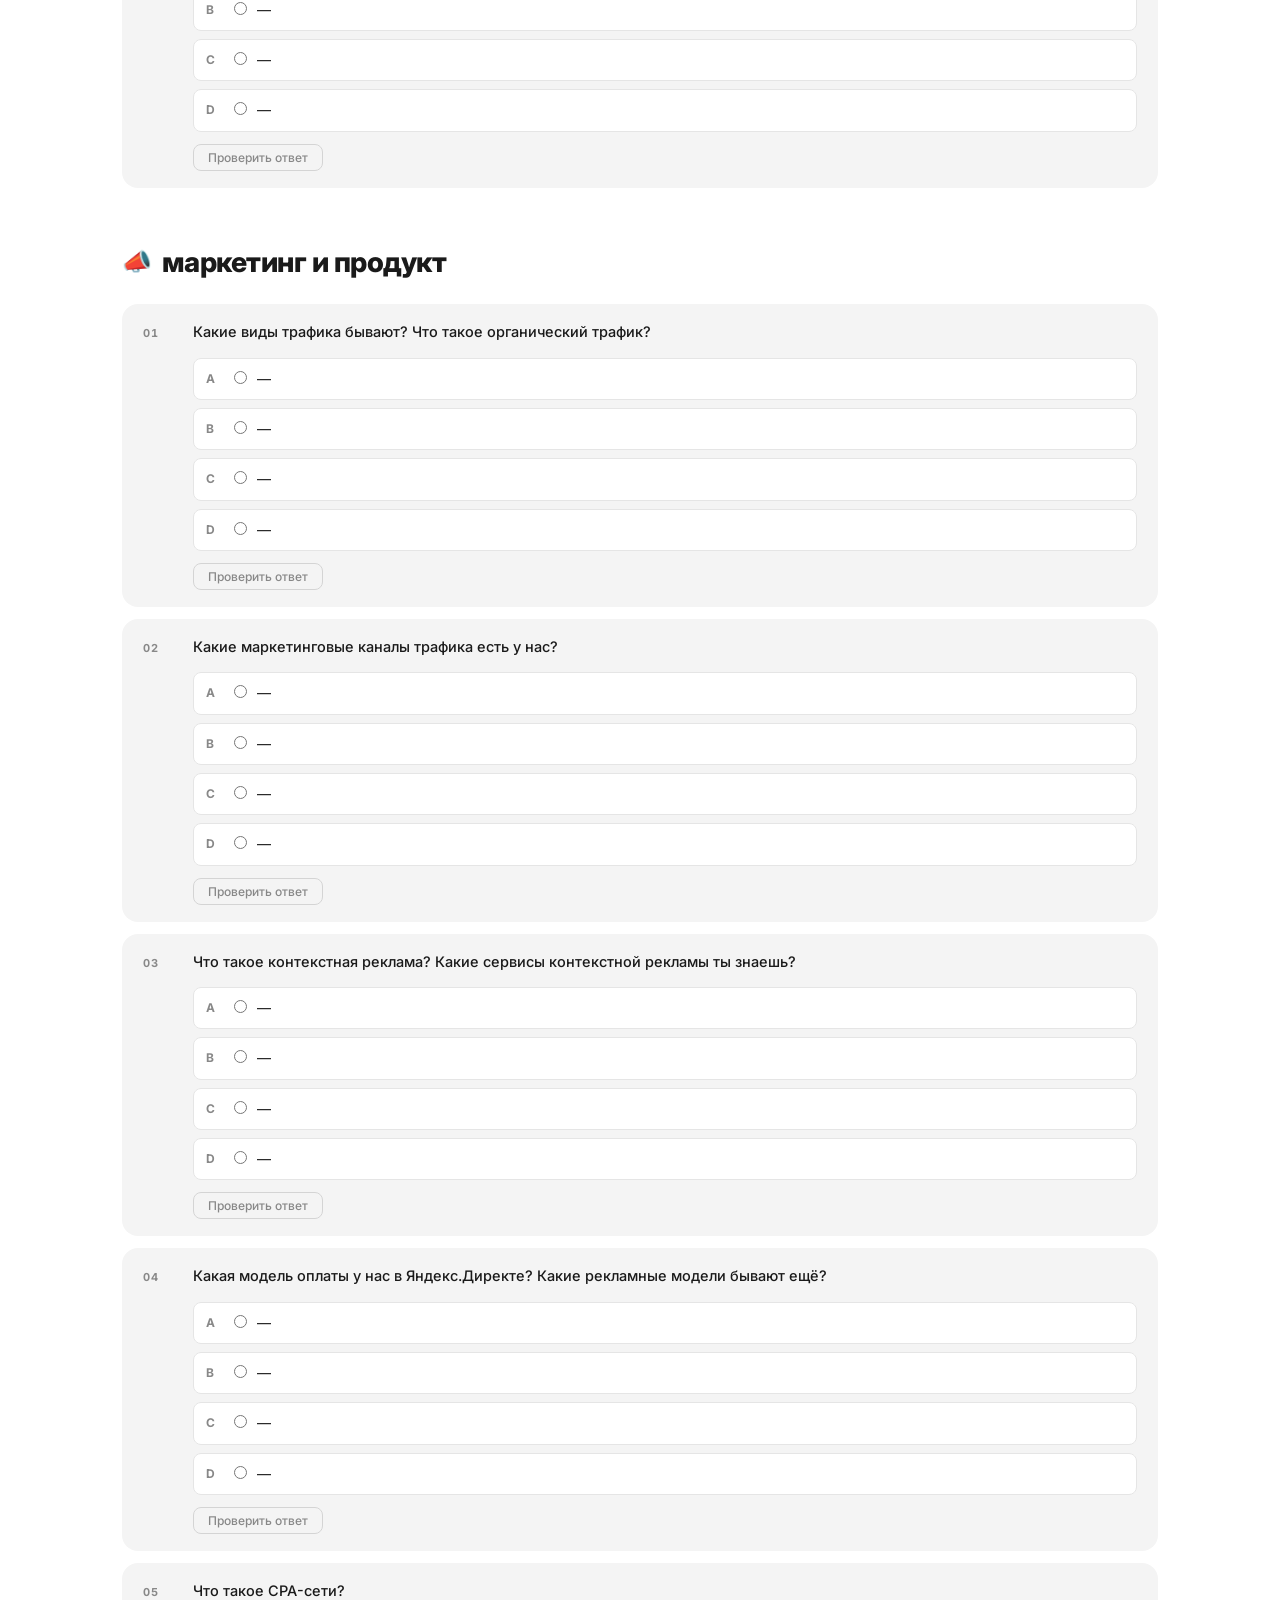
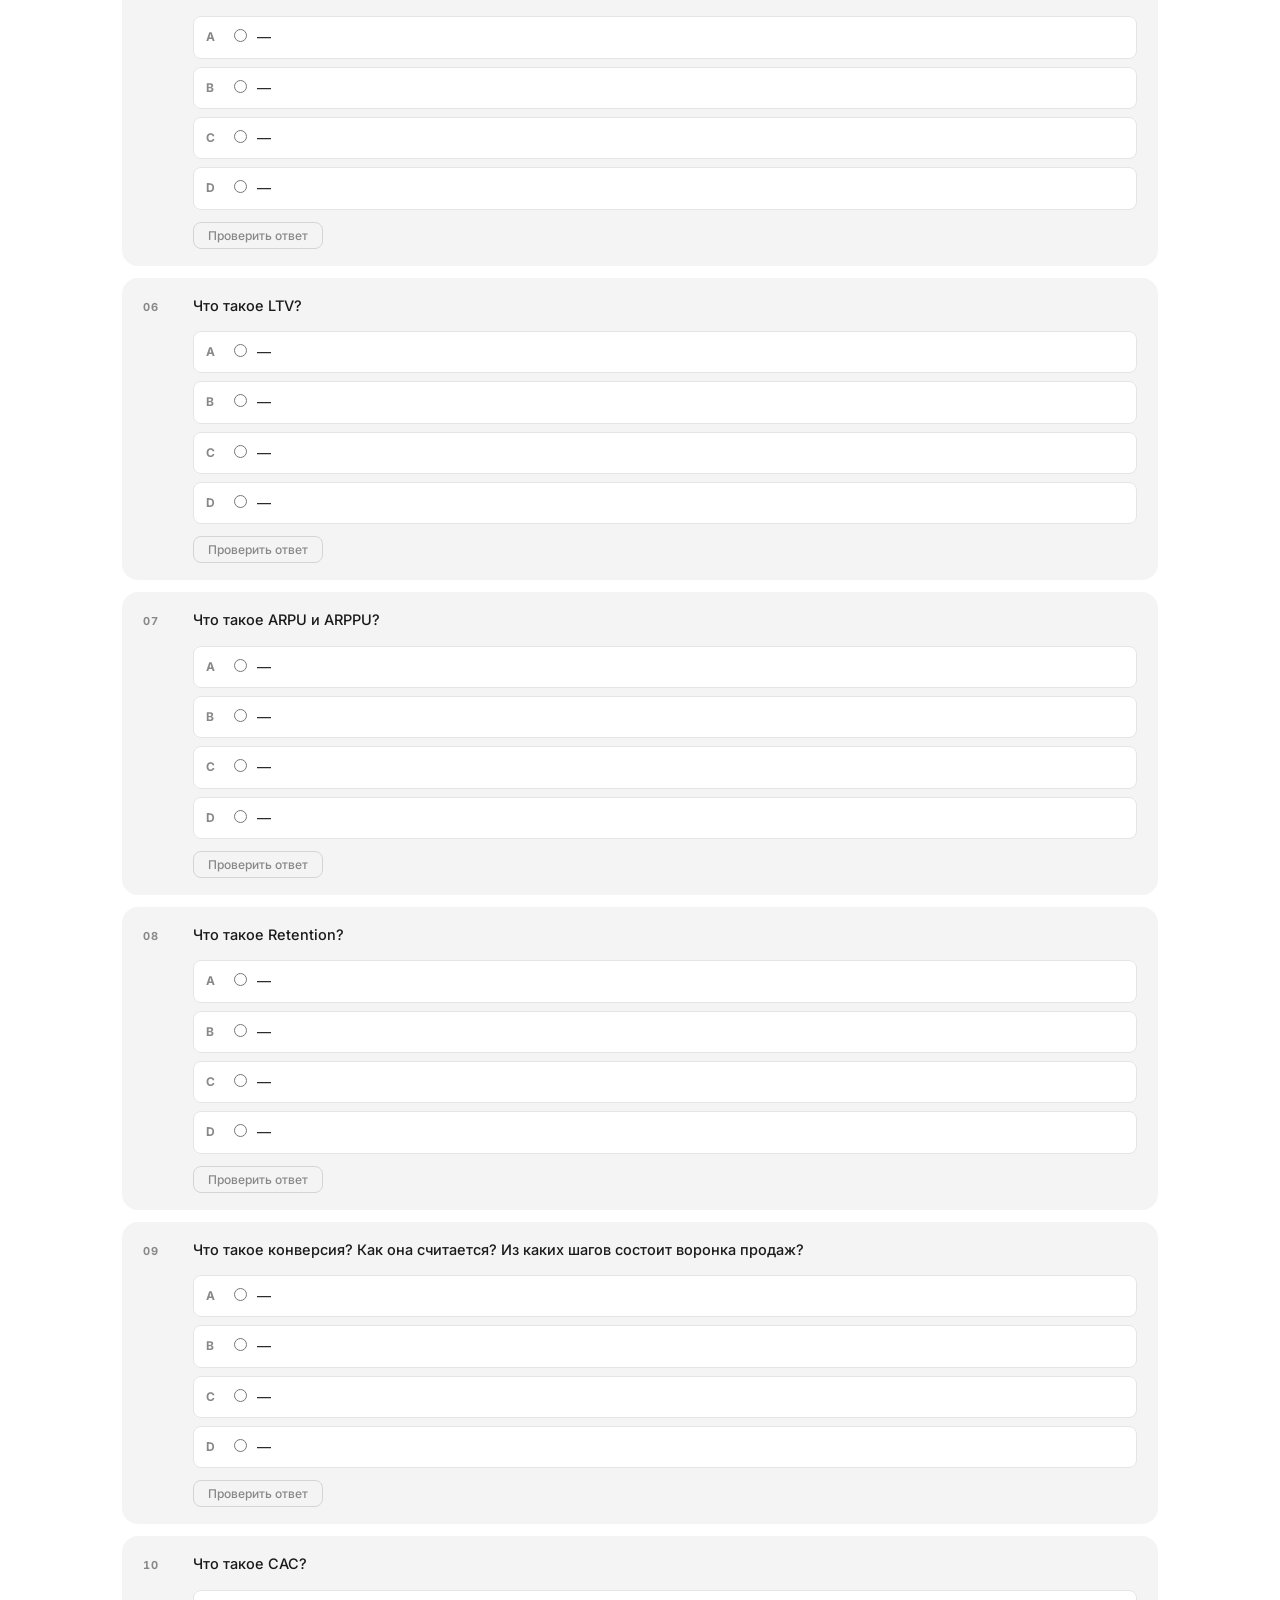
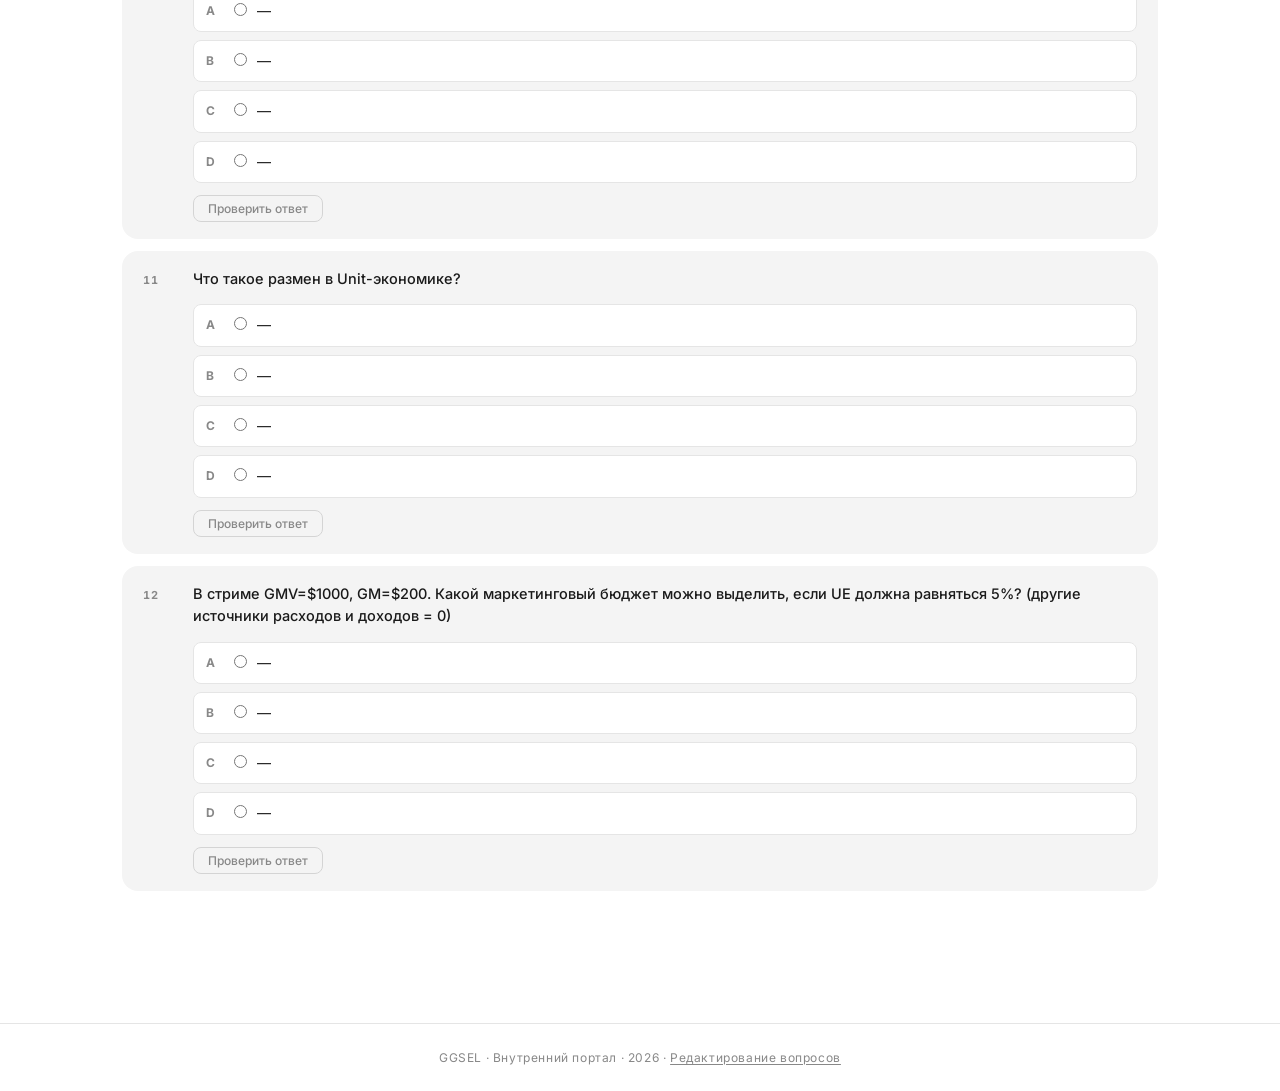
==== commit b960ed96: "Сделана MCQ-админка и отображение answer-объяснений Made-with: Cursor" ====
--- a/index.html
+++ b/index.html
@@ -19,7 +19,7 @@
 
     <section class="hero">
       <h1>Тест для сотрудников</h1>
-      <p class="hero-sub">Открывай вопрос, думай, затем проверяй ответ. Без спешки.</p>
+      <p class="hero-sub">Выбери один из четырёх вариантов, затем нажми «Проверить ответ». Без спешки.</p>
       <div class="progress-bar-wrap">
         <div class="progress-bar" id="progressBar"></div>
       </div>
--- a/style.css
+++ b/style.css
@@ -253,16 +253,79 @@
 
 .answer-block.hidden { display: none; }
 
-.answer-placeholder {
-  color: var(--text-muted);
-  font-style: italic;
+.mcq-feedback {
+  font-size: 14px;
+  font-weight: 600;
+  color: var(--text-dim);
+  margin: 0;
+}
+
+.mcq-explanation {
+  margin-top: 8px;
   font-size: 13px;
-}
-
-.answer-text {
-  font-size: 14px;
+  font-weight: 500;
   color: var(--text-dim);
   line-height: 1.55;
+}
+
+.quiz-options {
+  display: flex;
+  flex-direction: column;
+  gap: 8px;
+  margin-top: 2px;
+}
+
+.quiz-option {
+  display: flex;
+  align-items: flex-start;
+  gap: 10px;
+  padding: 10px 12px;
+  border: 1px solid var(--border);
+  border-radius: var(--radius-sm);
+  background: var(--bg);
+  cursor: pointer;
+  transition: border-color var(--transition), background var(--transition);
+}
+
+.quiz-option:hover {
+  border-color: var(--border-2);
+  background: var(--surface);
+}
+
+.quiz-option-letter {
+  flex-shrink: 0;
+  font-size: 12px;
+  font-weight: 700;
+  color: var(--text-muted);
+  min-width: 18px;
+}
+
+.quiz-option input[type="radio"] {
+  flex-shrink: 0;
+  margin: 2px 0 0 0;
+  accent-color: var(--accent);
+  cursor: pointer;
+}
+
+.quiz-option-text {
+  flex: 1;
+  font-size: 14px;
+  line-height: 1.45;
+  color: var(--text);
+}
+
+.card.is-open .quiz-option.is-correct-answer {
+  border-color: var(--accent);
+  background: var(--accent-dim);
+}
+
+.card.is-open .quiz-option.is-user-choice.is-wrong-choice {
+  border-color: #e07878;
+  background: #fef2f2;
+}
+
+.card.is-open .quiz-option.is-user-choice:not(.is-wrong-choice) {
+  border-color: var(--accent);
 }
 
 .quiz-error {
@@ -285,28 +348,6 @@
   color: var(--accent-hover);
 }
 
-.user-answer {
-  width: 50%;
-  background: var(--bg);
-  border: 1px solid var(--border);
-  border-radius: var(--radius-sm);
-  padding: 10px 12px;
-  font-family: 'Inter', sans-serif;
-  font-size: 13px;
-  line-height: 1.5;
-  color: var(--text);
-  transition: border-color var(--transition);
-}
-
-.user-answer::placeholder {
-  color: var(--text-muted);
-}
-
-.user-answer:focus {
-  outline: none;
-  border-color: var(--accent);
-}
-
 .toggle-btn {
   align-self: flex-start;
   background: transparent;
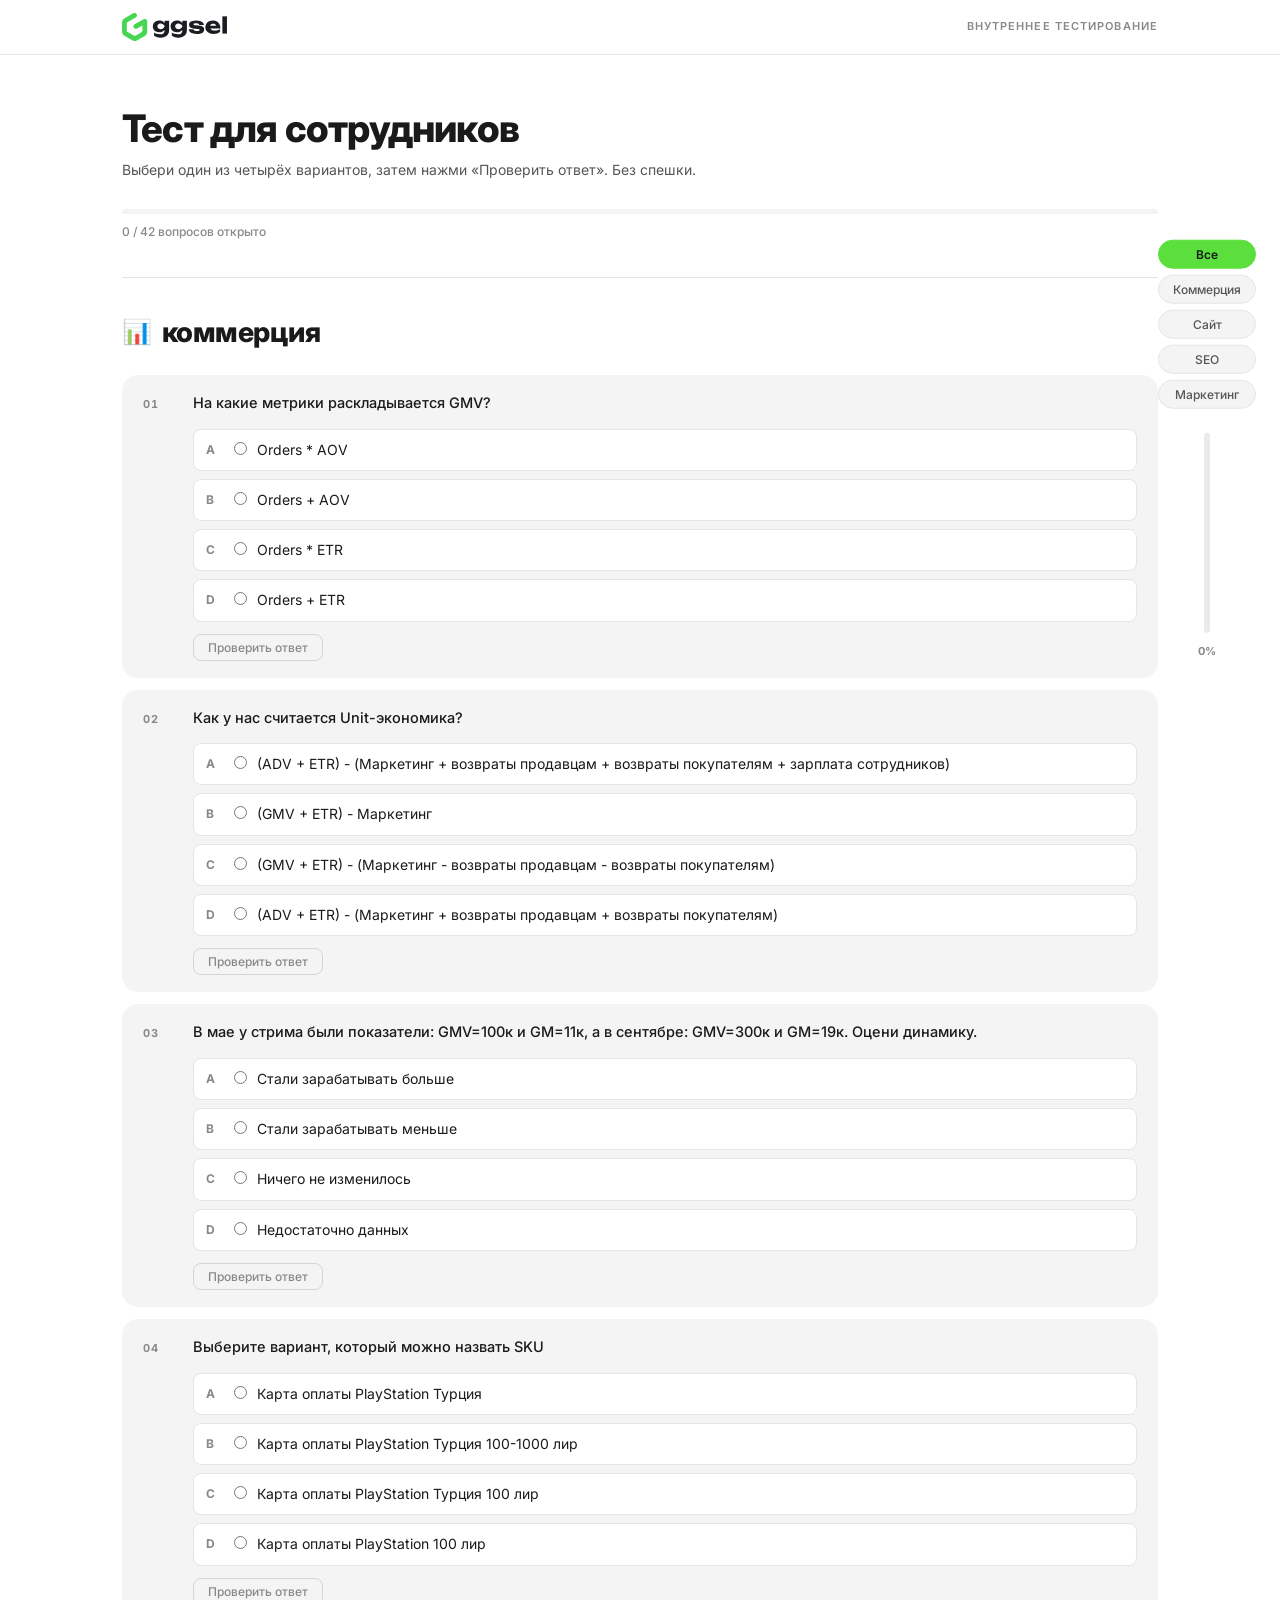
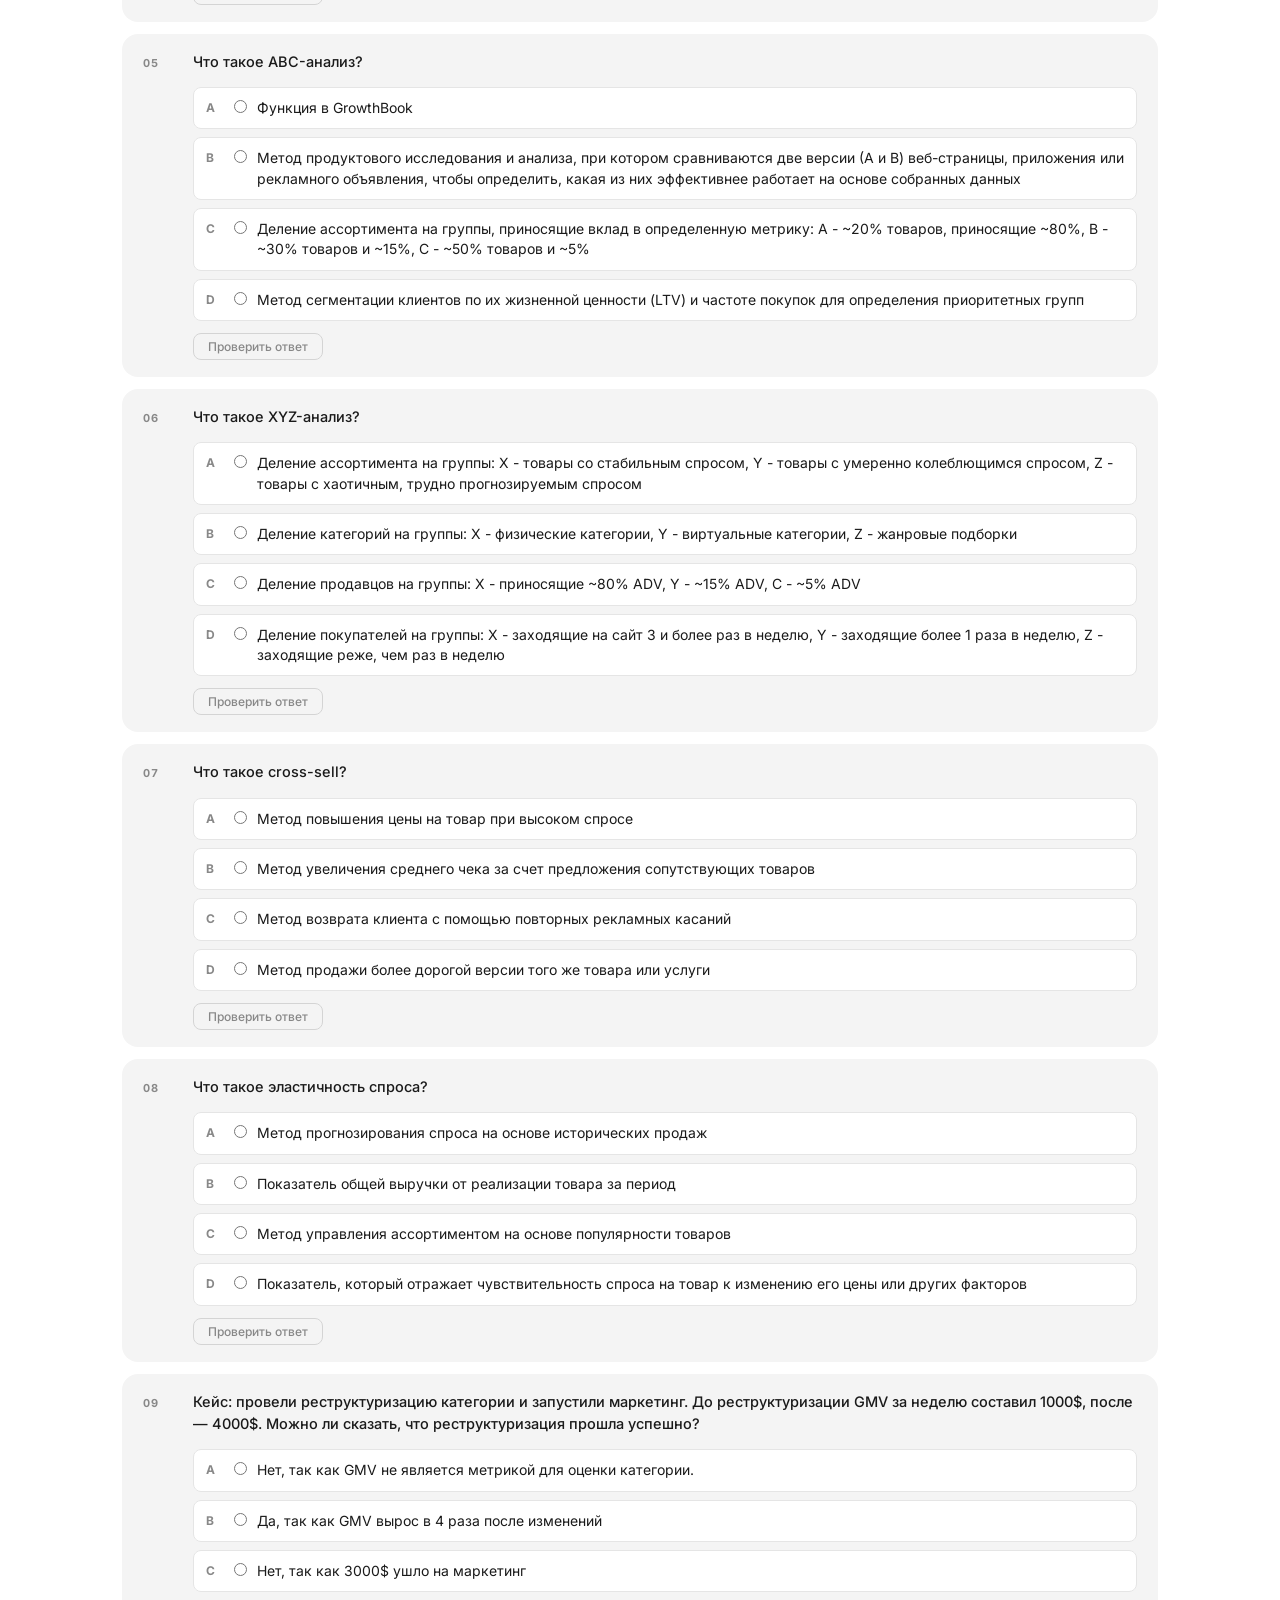
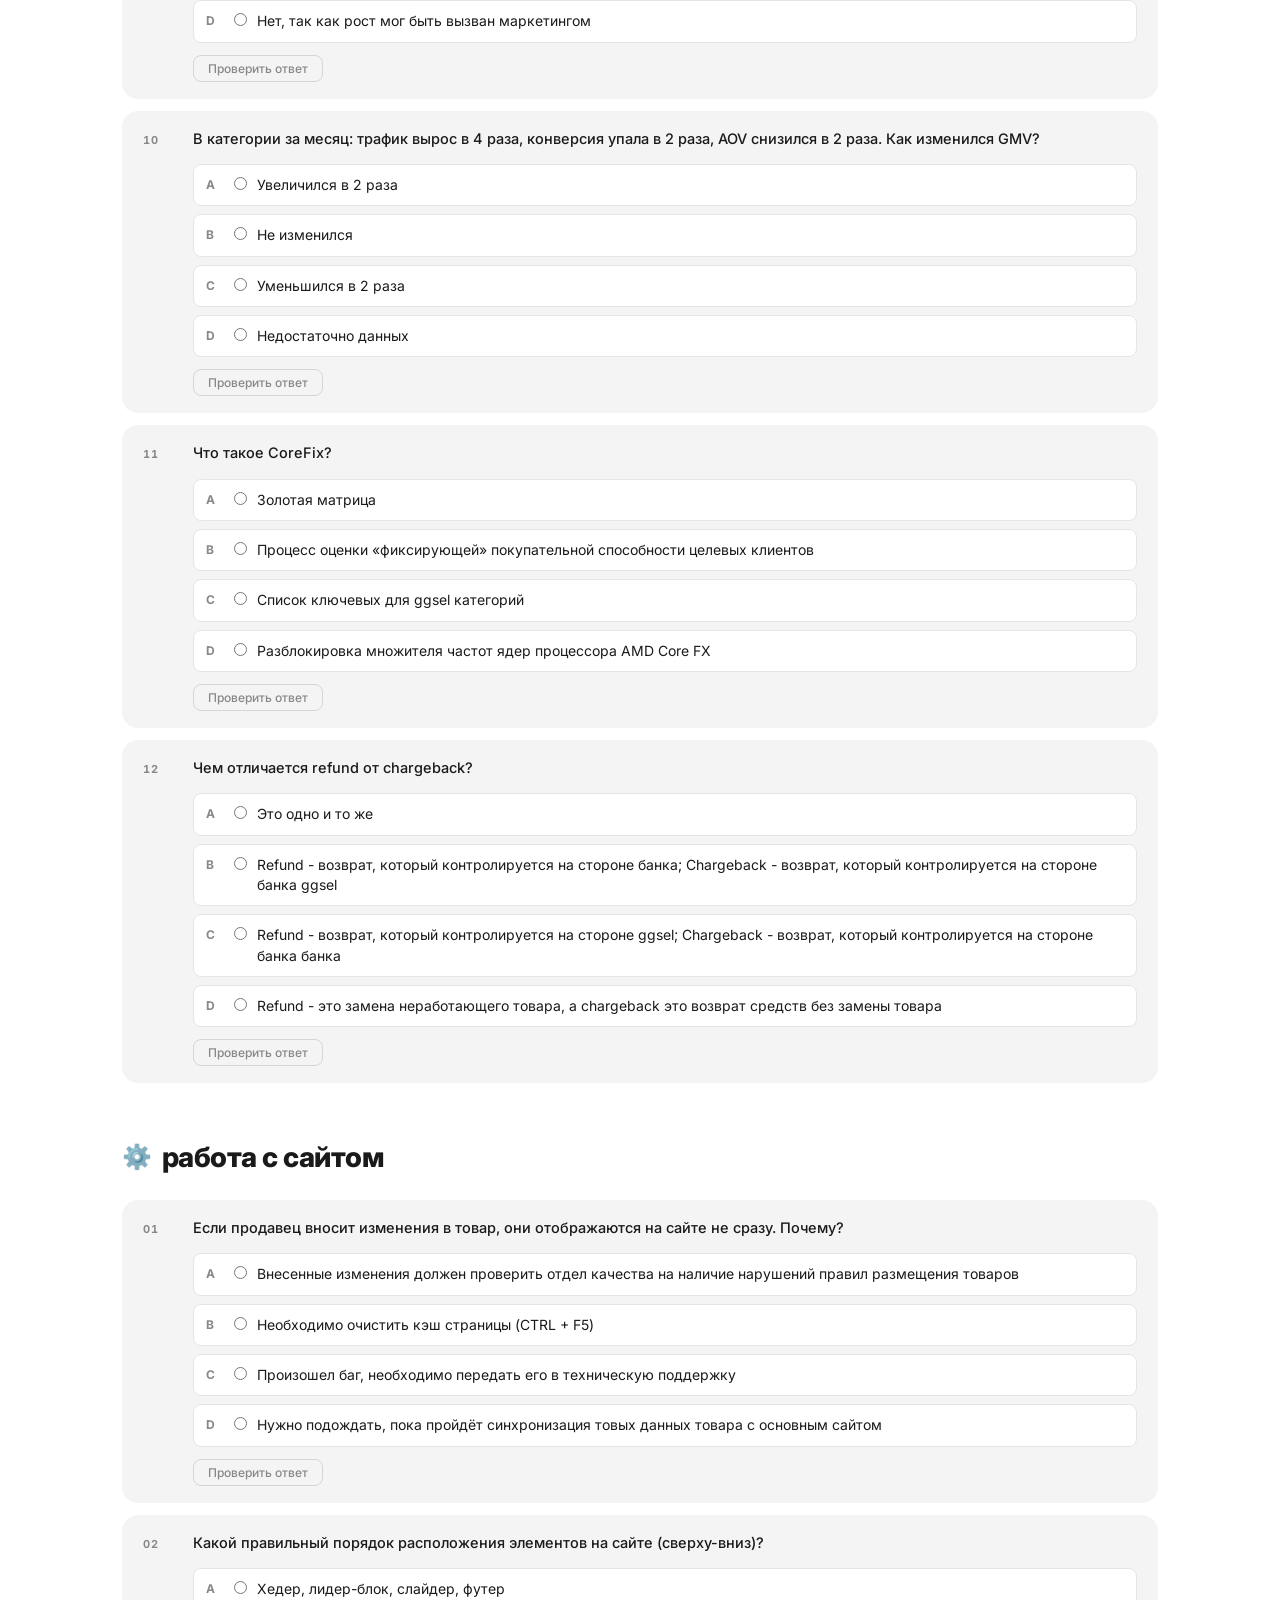
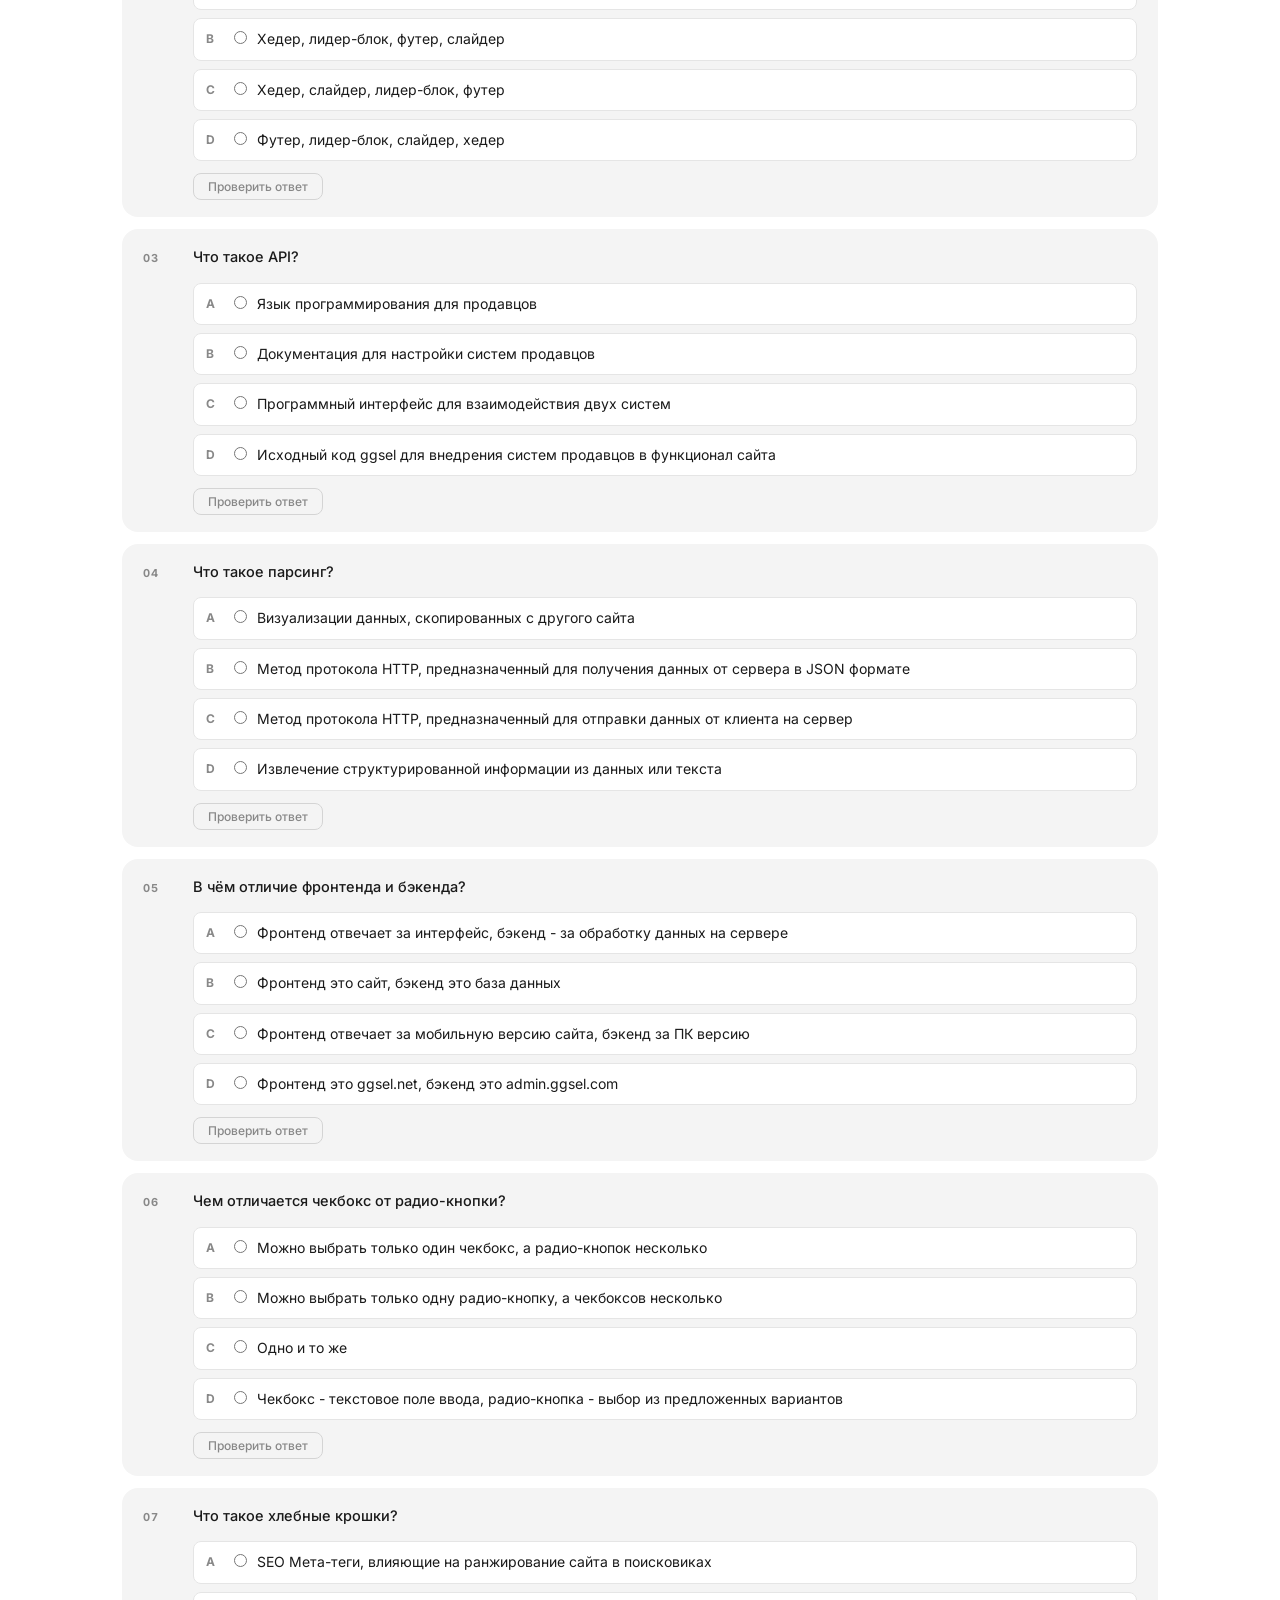
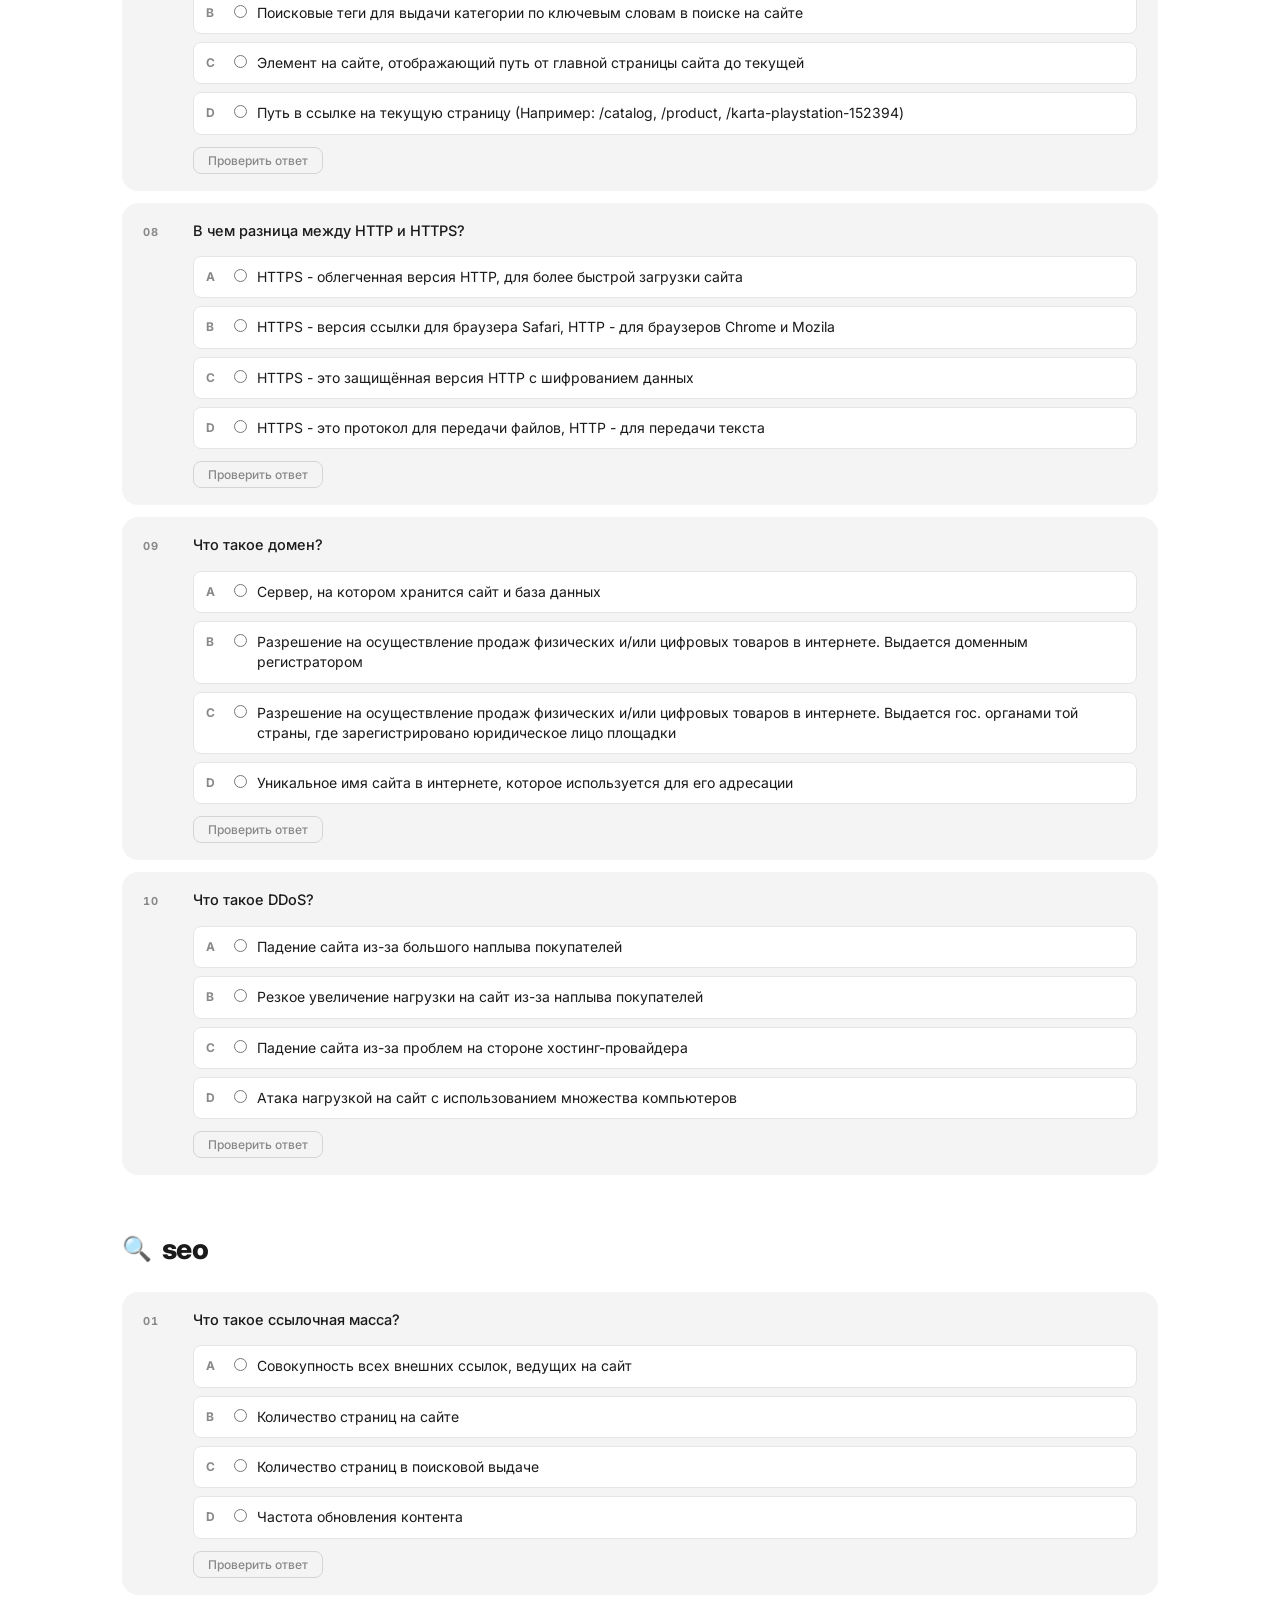
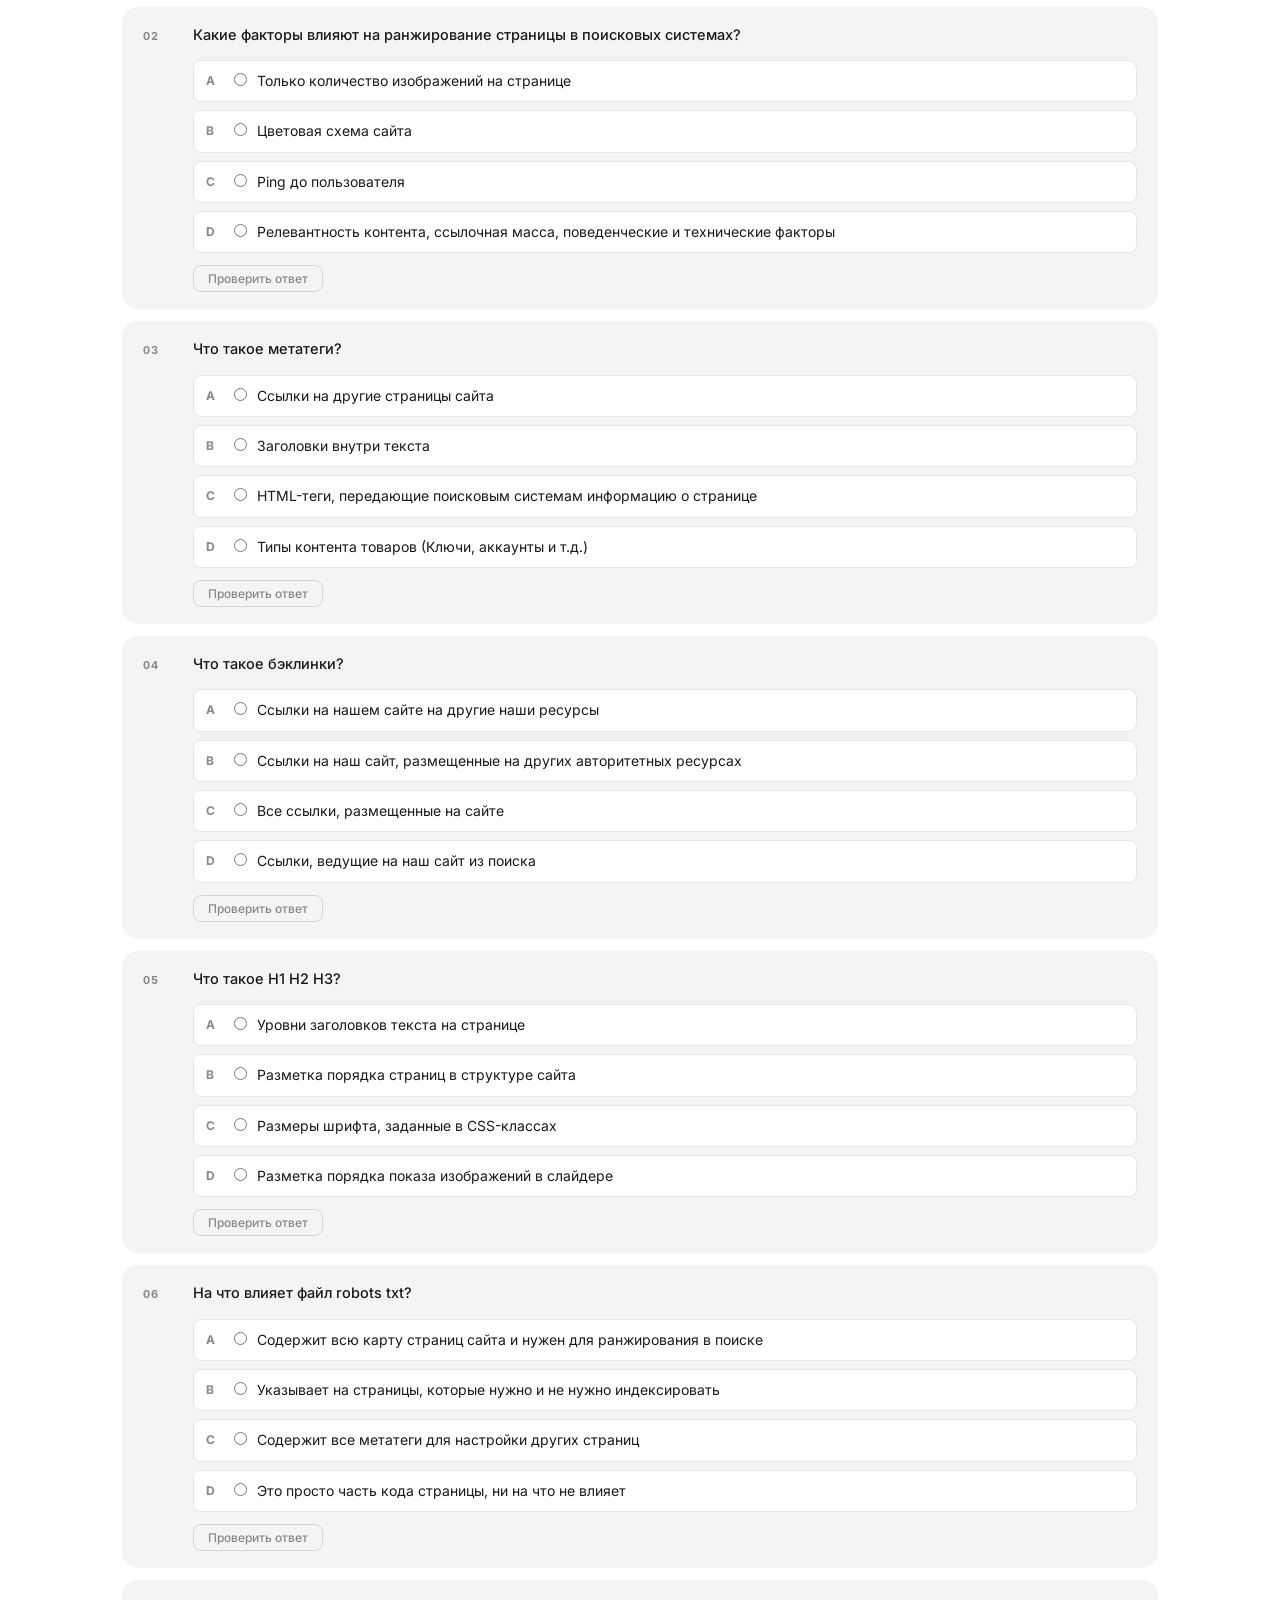
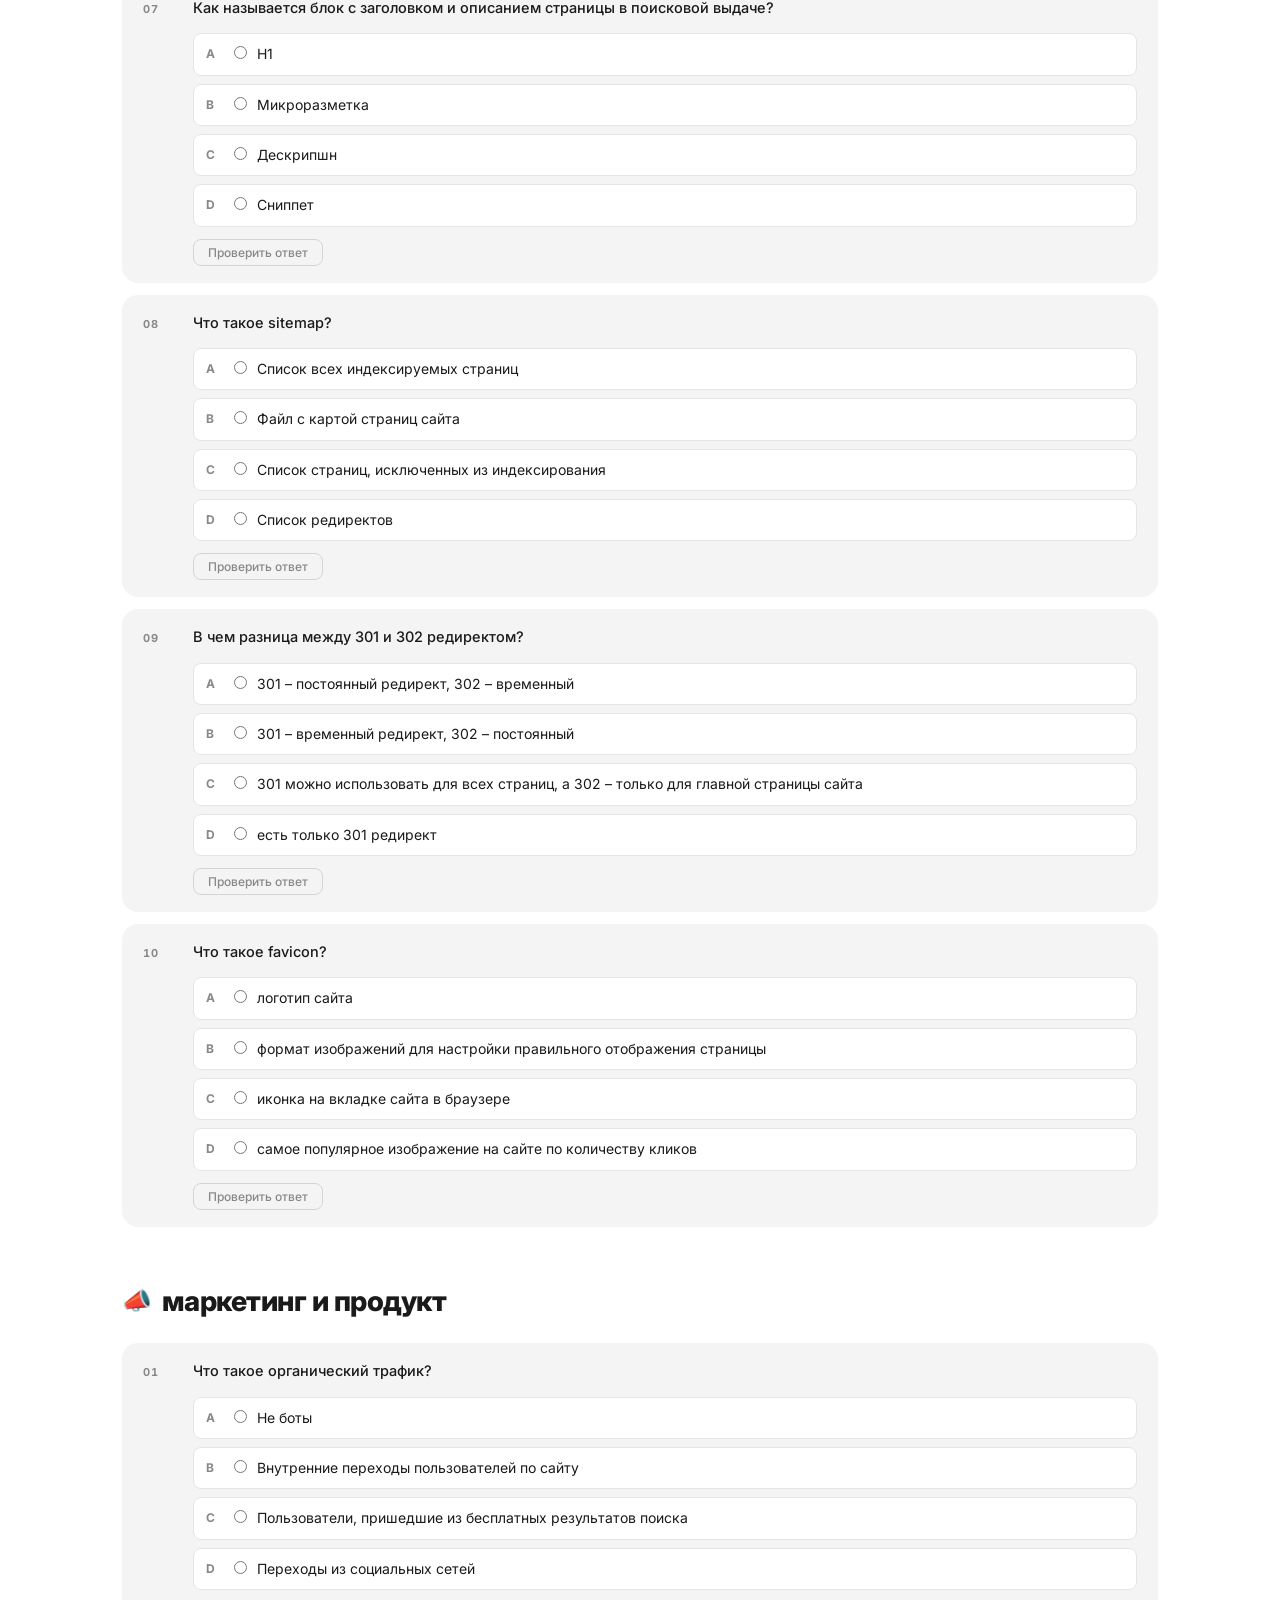
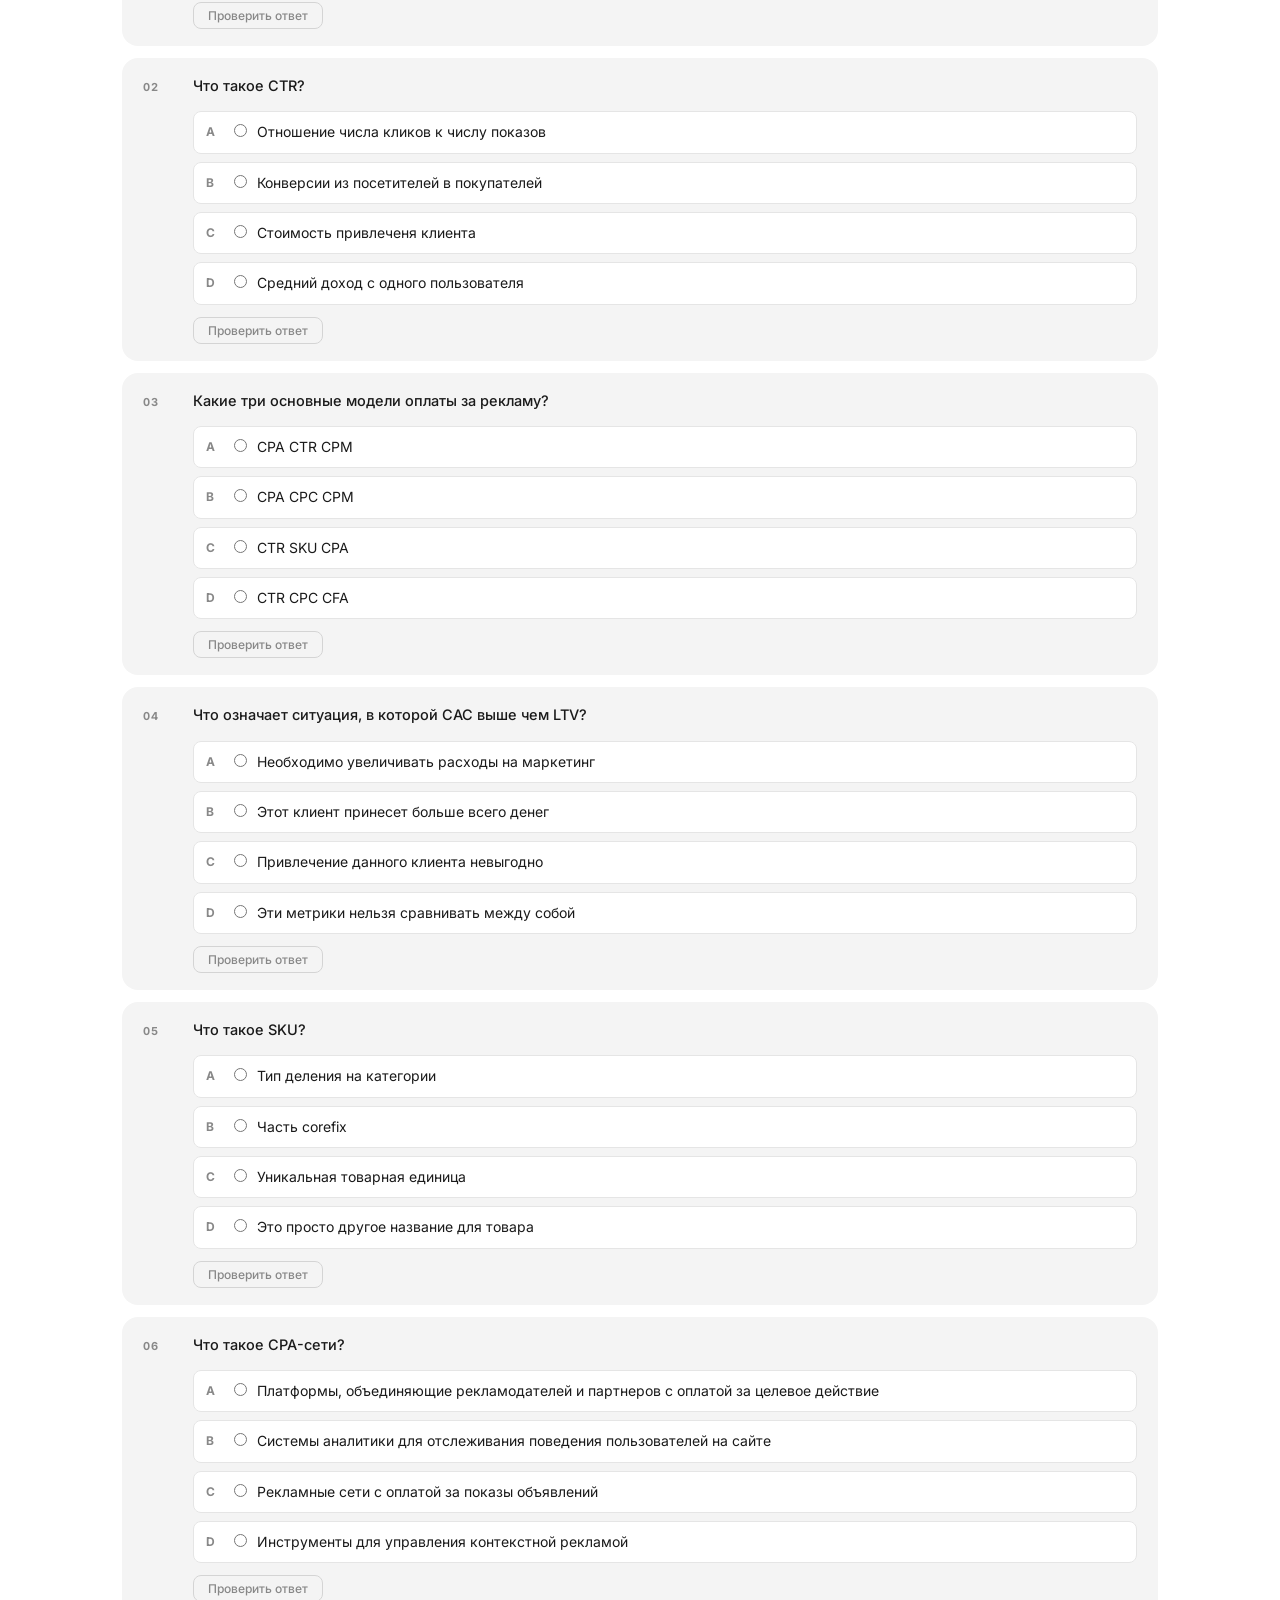
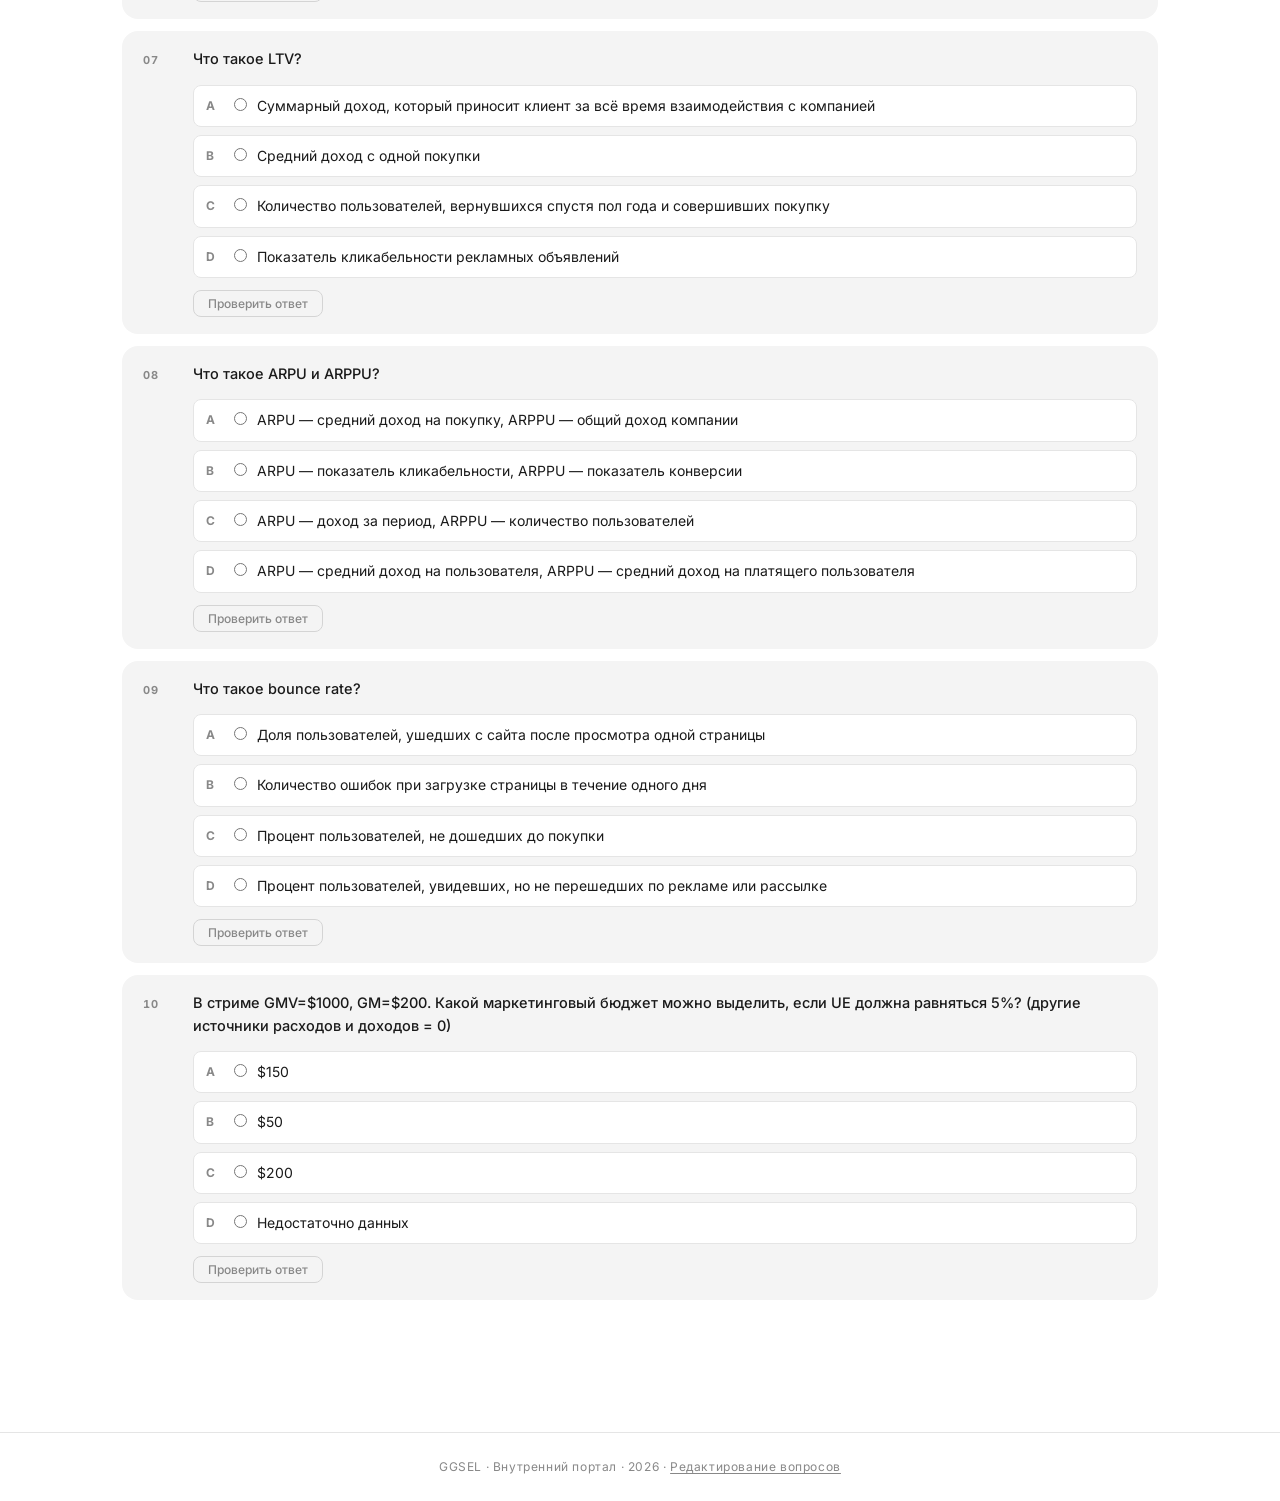
==== commit 251a425a: "добавлены красные прогресс-бары" ====
--- a/index.html
+++ b/index.html
@@ -21,9 +21,12 @@
       <h1>Тест для сотрудников</h1>
       <p class="hero-sub">Выбери один из четырёх вариантов, затем нажми «Проверить ответ». Без спешки.</p>
       <div class="progress-bar-wrap">
-        <div class="progress-bar" id="progressBar"></div>
+        <div class="progress-bar" id="progressBar">
+          <div class="progress-bar-line" id="progressBarCorrect"></div>
+          <div class="progress-bar-line red" id="progressBarIncorrect"></div>
+        </div>
       </div>
-      <div class="progress-label" id="progressLabel">0 / 0 вопросов открыто</div>
+      <div class="progress-label" id="progressLabel">0 / 0 отвечено • 0 ошибок</div>
     </section>
 
     <p id="quizError" class="quiz-error" hidden></p>
@@ -39,7 +42,10 @@
     <nav class="side-nav" id="filterNav"></nav>
     <div class="side-progress">
       <div class="side-progress-track">
-        <div class="side-progress-fill" id="sideProgressBar"></div>
+        <div class="side-progress-fill" id="sideProgressBar">
+          <div class="side-progress-fill-line red" id="sideProgressBarIncorrect"></div>
+          <div class="side-progress-fill-line" id="sideProgressBarCorrect"></div>
+        </div>
       </div>
       <div class="side-progress-label" id="sideProgressLabel">0%</div>
     </div>
